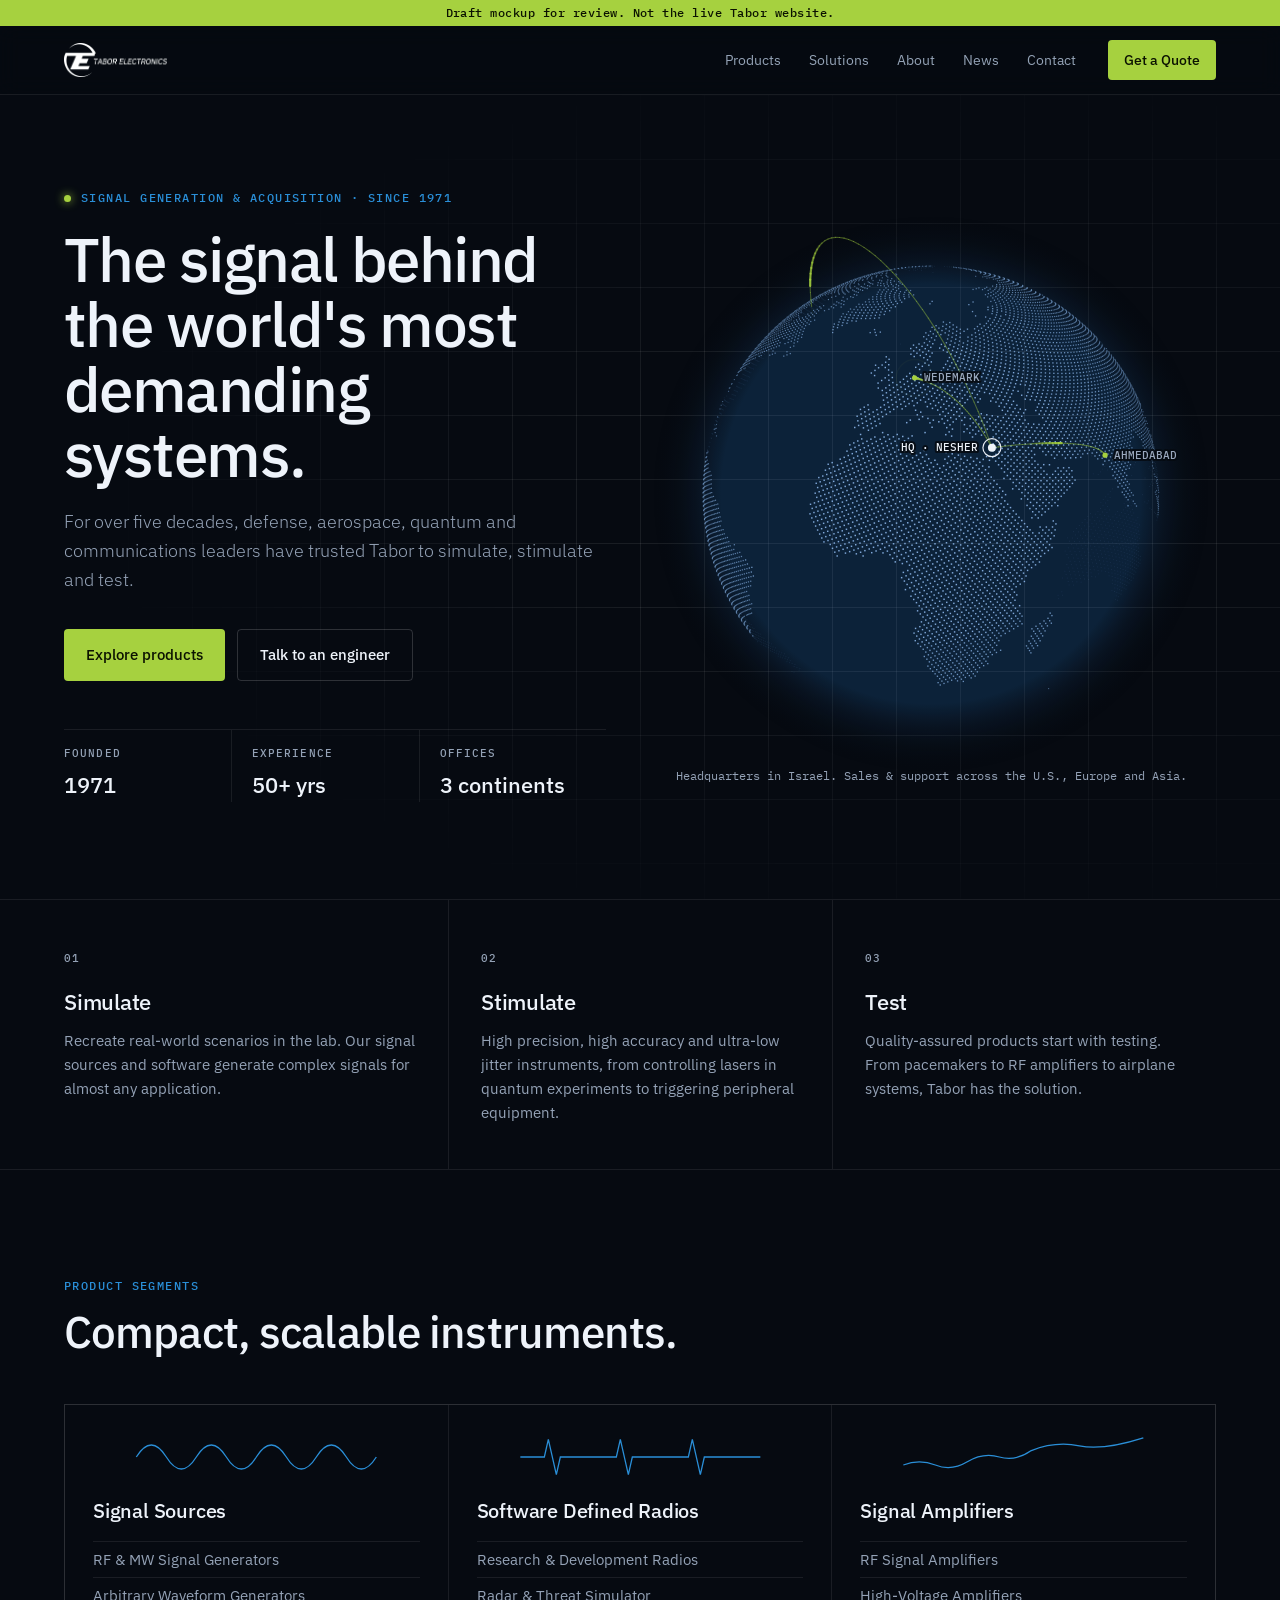
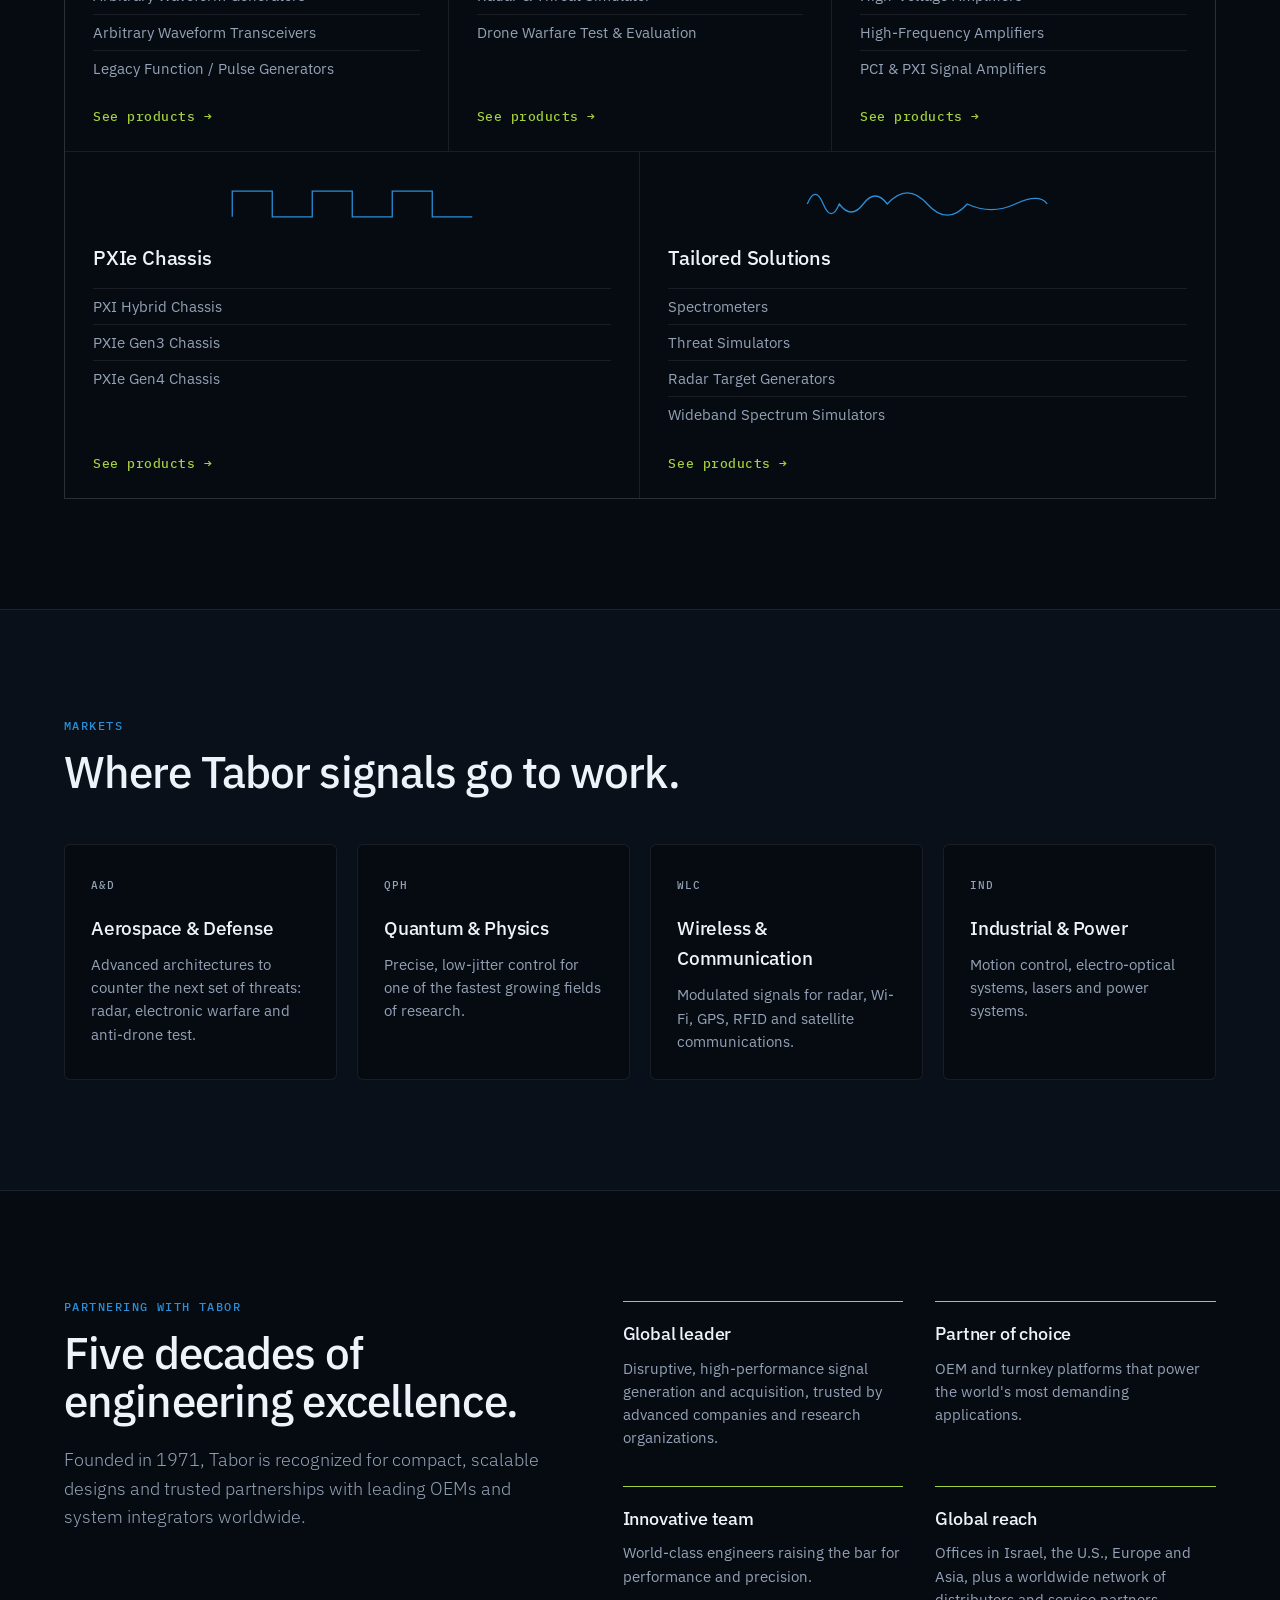
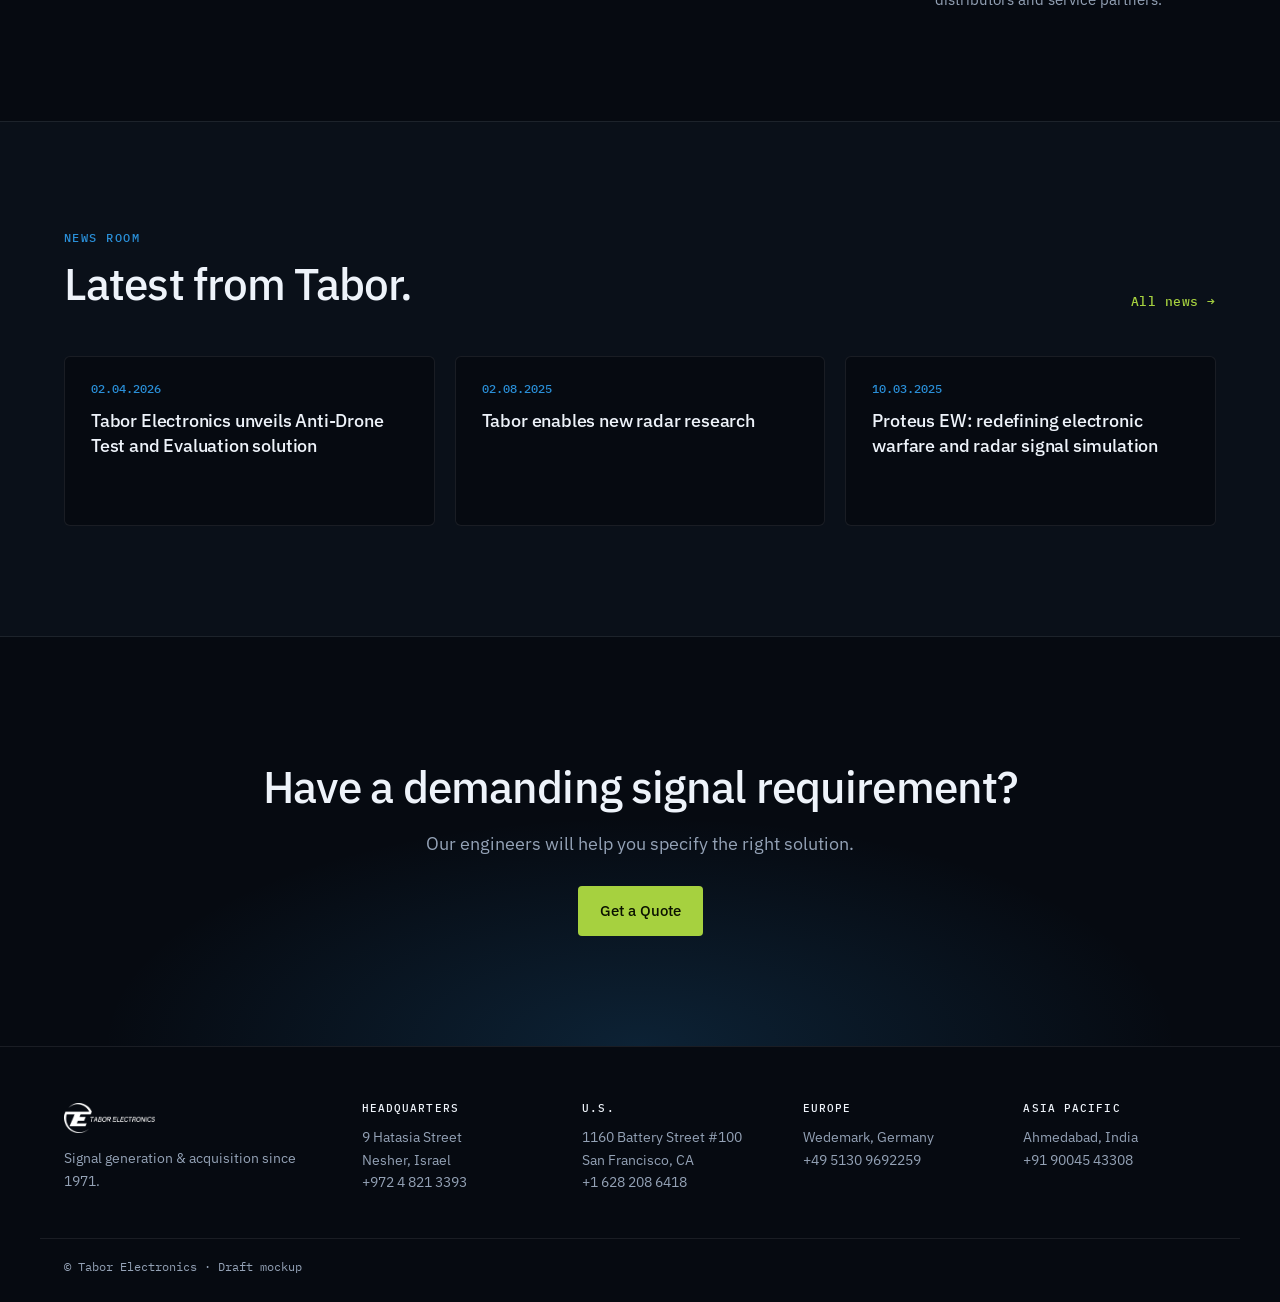
==== index.html @ 6591eb6e "Tabor home page mockup with Route Globe hero Co-Authored-By: Claude Opus 5.5 <noreply@anthropic.com>" ====
<!doctype html>
<html lang="en">
<head>
  <meta charset="utf-8" />
  <meta name="viewport" content="width=device-width, initial-scale=1" />
  <meta name="robots" content="noindex, nofollow, noarchive" />
  <title>Tabor Electronics | Home page mockup</title>
  <link rel="icon" href="assets/favicon.png" />
  <link rel="preconnect" href="https://fonts.googleapis.com" />
  <link rel="preconnect" href="https://fonts.gstatic.com" crossorigin />
  <link href="https://fonts.googleapis.com/css2?family=IBM+Plex+Mono:wght@400;500&family=IBM+Plex+Sans:wght@300;400;500;600&display=swap" rel="stylesheet" />
  <link rel="stylesheet" href="styles.css" />
</head>
<body>
  <div class="draft-bar">Draft mockup for review. Not the live Tabor website.</div>

  <header class="nav">
    <div class="wrap nav__inner">
      <a href="#" class="nav__logo"><img src="assets/tabor-logo.png" alt="Tabor Electronics" width="150" height="49" /></a>
      <nav class="nav__links" aria-label="Main">
        <a href="#products">Products</a>
        <a href="#markets">Solutions</a>
        <a href="#about">About</a>
        <a href="#news">News</a>
        <a href="#contact">Contact</a>
      </nav>
      <a href="#contact" class="btn btn--lime btn--sm">Get a Quote</a>
    </div>
  </header>

  <main>
    <!-- HERO -->
    <section class="hero">
      <div class="hero__grid" aria-hidden="true"></div>
      <div class="wrap hero__inner">
        <div class="hero__copy">
          <p class="eyebrow"><span class="dot"></span>Signal generation &amp; acquisition · Since 1971</p>
          <h1>The signal behind the world's most demanding systems.</h1>
          <p class="lead">For over five decades, defense, aerospace, quantum and communications leaders have trusted Tabor to simulate, stimulate and test.</p>
          <div class="hero__ctas">
            <a href="#products" class="btn btn--lime">Explore products</a>
            <a href="#contact" class="btn btn--ghost">Talk to an engineer</a>
          </div>
          <dl class="hero__stats">
            <div><dt>Founded</dt><dd>1971</dd></div>
            <div><dt>Experience</dt><dd>50+ yrs</dd></div>
            <div><dt>Offices</dt><dd>3 continents</dd></div>
          </dl>
        </div>
        <div class="hero__globe">
          <div id="globe" class="rg"></div>
          <p class="hero__globe-cap">Headquarters in Israel. Sales &amp; support across the U.S., Europe and Asia.</p>
        </div>
      </div>
    </section>

    <!-- SIMULATE / STIMULATE / TEST -->
    <section class="sst">
      <div class="wrap sst__grid">
        <article>
          <span class="tag">01</span>
          <h3>Simulate</h3>
          <p>Recreate real-world scenarios in the lab. Our signal sources and software generate complex signals for almost any application.</p>
        </article>
        <article>
          <span class="tag">02</span>
          <h3>Stimulate</h3>
          <p>High precision, high accuracy and ultra-low jitter instruments, from controlling lasers in quantum experiments to triggering peripheral equipment.</p>
        </article>
        <article>
          <span class="tag">03</span>
          <h3>Test</h3>
          <p>Quality-assured products start with testing. From pacemakers to RF amplifiers to airplane systems, Tabor has the solution.</p>
        </article>
      </div>
    </section>

    <!-- PRODUCTS -->
    <section class="section" id="products">
      <div class="wrap">
        <header class="section__head">
          <p class="eyebrow">Product segments</p>
          <h2>Compact, scalable instruments.</h2>
        </header>
        <div class="products">
          <a class="card card--feature" href="#">
            <svg class="wave" viewBox="0 0 300 60" aria-hidden="true"><path d="M0 30 Q 18.75 0 37.5 30 T 75 30 T 112.5 30 T 150 30 T 187.5 30 T 225 30 T 262.5 30 T 300 30" /></svg>
            <h3>Signal Sources</h3>
            <ul><li>RF &amp; MW Signal Generators</li><li>Arbitrary Waveform Generators</li><li>Arbitrary Waveform Transceivers</li><li>Legacy Function / Pulse Generators</li></ul>
            <span class="more">See products →</span>
          </a>
          <a class="card" href="#">
            <svg class="wave" viewBox="0 0 300 60" aria-hidden="true"><path d="M0 30 L30 30 L35 8 L45 52 L50 30 L120 30 L125 8 L135 52 L140 30 L210 30 L215 8 L225 52 L230 30 L300 30" /></svg>
            <h3>Software Defined Radios</h3>
            <ul><li>Research &amp; Development Radios</li><li>Radar &amp; Threat Simulator</li><li>Drone Warfare Test &amp; Evaluation</li></ul>
            <span class="more">See products →</span>
          </a>
          <a class="card" href="#">
            <svg class="wave" viewBox="0 0 300 60" aria-hidden="true"><path d="M0 40 Q 20 32 40 40 T 80 36 Q 100 24 120 30 T 160 22 Q 190 10 220 16 T 300 6" /></svg>
            <h3>Signal Amplifiers</h3>
            <ul><li>RF Signal Amplifiers</li><li>High-Voltage Amplifiers</li><li>High-Frequency Amplifiers</li><li>PCI &amp; PXI Signal Amplifiers</li></ul>
            <span class="more">See products →</span>
          </a>
          <a class="card" href="#">
            <svg class="wave" viewBox="0 0 300 60" aria-hidden="true"><path d="M0 46 L0 14 L50 14 L50 46 L100 46 L100 14 L150 14 L150 46 L200 46 L200 14 L250 14 L250 46 L300 46" /></svg>
            <h3>PXIe Chassis</h3>
            <ul><li>PXI Hybrid Chassis</li><li>PXIe Gen3 Chassis</li><li>PXIe Gen4 Chassis</li></ul>
            <span class="more">See products →</span>
          </a>
          <a class="card" href="#">
            <svg class="wave" viewBox="0 0 300 60" aria-hidden="true"><path d="M0 30 Q 10 6 20 30 T 40 30 Q 55 50 70 30 T 100 30 Q 125 2 150 30 T 200 30 Q 230 44 260 30 T 300 30" /></svg>
            <h3>Tailored Solutions</h3>
            <ul><li>Spectrometers</li><li>Threat Simulators</li><li>Radar Target Generators</li><li>Wideband Spectrum Simulators</li></ul>
            <span class="more">See products →</span>
          </a>
        </div>
      </div>
    </section>

    <!-- MARKETS -->
    <section class="section section--alt" id="markets">
      <div class="wrap">
        <header class="section__head">
          <p class="eyebrow">Markets</p>
          <h2>Where Tabor signals go to work.</h2>
        </header>
        <div class="markets">
          <article><span class="tag">A&amp;D</span><h3>Aerospace &amp; Defense</h3><p>Advanced architectures to counter the next set of threats: radar, electronic warfare and anti-drone test.</p></article>
          <article><span class="tag">QPH</span><h3>Quantum &amp; Physics</h3><p>Precise, low-jitter control for one of the fastest growing fields of research.</p></article>
          <article><span class="tag">WLC</span><h3>Wireless &amp; Communication</h3><p>Modulated signals for radar, Wi-Fi, GPS, RFID and satellite communications.</p></article>
          <article><span class="tag">IND</span><h3>Industrial &amp; Power</h3><p>Motion control, electro-optical systems, lasers and power systems.</p></article>
        </div>
      </div>
    </section>

    <!-- WHY TABOR -->
    <section class="section" id="about">
      <div class="wrap why">
        <div class="why__intro">
          <p class="eyebrow">Partnering with Tabor</p>
          <h2>Five decades of engineering excellence.</h2>
          <p class="lead">Founded in 1971, Tabor is recognized for compact, scalable designs and trusted partnerships with leading OEMs and system integrators worldwide.</p>
        </div>
        <div class="why__list">
          <div><h3>Global leader</h3><p>Disruptive, high-performance signal generation and acquisition, trusted by advanced companies and research organizations.</p></div>
          <div><h3>Partner of choice</h3><p>OEM and turnkey platforms that power the world's most demanding applications.</p></div>
          <div><h3>Innovative team</h3><p>World-class engineers raising the bar for performance and precision.</p></div>
          <div><h3>Global reach</h3><p>Offices in Israel, the U.S., Europe and Asia, plus a worldwide network of distributors and service partners.</p></div>
        </div>
      </div>
    </section>

    <!-- NEWS -->
    <section class="section section--alt" id="news">
      <div class="wrap">
        <header class="section__head section__head--row">
          <div><p class="eyebrow">News room</p><h2>Latest from Tabor.</h2></div>
          <a href="#" class="more">All news →</a>
        </header>
        <div class="news">
          <a href="#" class="news__item"><time>02.04.2026</time><h3>Tabor Electronics unveils Anti-Drone Test and Evaluation solution</h3></a>
          <a href="#" class="news__item"><time>02.08.2025</time><h3>Tabor enables new radar research</h3></a>
          <a href="#" class="news__item"><time>10.03.2025</time><h3>Proteus EW: redefining electronic warfare and radar signal simulation</h3></a>
        </div>
      </div>
    </section>

    <!-- CTA -->
    <section class="cta" id="contact">
      <div class="wrap cta__inner">
        <h2>Have a demanding signal requirement?</h2>
        <p>Our engineers will help you specify the right solution.</p>
        <a href="#" class="btn btn--lime">Get a Quote</a>
      </div>
    </section>
  </main>

  <footer class="footer">
    <div class="wrap footer__grid">
      <div class="footer__brand">
        <img src="assets/tabor-logo.png" alt="Tabor Electronics" width="150" height="49" />
        <p>Signal generation &amp; acquisition since 1971.</p>
      </div>
      <div><h4>Headquarters</h4><p>9 Hatasia Street<br />Nesher, Israel<br />+972 4 821 3393</p></div>
      <div><h4>U.S.</h4><p>1160 Battery Street #100<br />San Francisco, CA<br />+1 628 208 6418</p></div>
      <div><h4>Europe</h4><p>Wedemark, Germany<br />+49 5130 9692259</p></div>
      <div><h4>Asia Pacific</h4><p>Ahmedabad, India<br />+91 90045 43308</p></div>
    </div>
    <div class="wrap footer__base">© Tabor Electronics · Draft mockup</div>
  </footer>

  <script src="js/land.js"></script>
  <script src="js/globe.js"></script>
  <script>
    mountRouteGlobe(document.getElementById("globe"), {
      hub: { name: "Nesher", lon: 35.04, lat: 32.77 },
      places: [
        { name: "San Francisco", lon: -122.42, lat: 37.77, note: "U.S. sales & support" },
        { name: "Wedemark", lon: 9.72, lat: 52.53, note: "European sales & support" },
        { name: "Ahmedabad", lon: 72.57, lat: 23.02, note: "Asia Pacific sales & support" },
      ],
      theme: { land: "#7fa8d8", arc: "#a6d13f", glow: "rgb(40 130 220 / 0.20)", text: "#eef3fa", muted: "#9aa8bd" },
    });
  </script>
</body>
</html>
---- styles.css ----
:root {
  --bg: #060a11;
  --bg-alt: #0a1019;
  --panel: #0d1520;
  --line: rgb(255 255 255 / 0.08);
  --line-strong: rgb(255 255 255 / 0.16);
  --text: #eef3fa;
  --muted: #94a2b6;
  --blue: #2a8fd8;
  --lime: #a6d13f;
  --sans: "IBM Plex Sans", system-ui, sans-serif;
  --mono: "IBM Plex Mono", ui-monospace, monospace;
}

* { box-sizing: border-box; }
html { scroll-behavior: smooth; }
body { margin: 0; background: var(--bg); color: var(--text); font: 400 16px/1.6 var(--sans); -webkit-font-smoothing: antialiased; }
img { max-width: 100%; display: block; }
a { color: inherit; text-decoration: none; }
h1, h2, h3, h4 { margin: 0; font-weight: 500; letter-spacing: -0.01em; }
p { margin: 0; }

.wrap { width: 100%; max-width: 1200px; margin: 0 auto; padding: 0 24px; }

.draft-bar { background: var(--lime); color: #0b1200; text-align: center; font: 500 12px/1 var(--mono); padding: 7px 16px; letter-spacing: 0.04em; }

/* ---- buttons, labels ---- */
.btn { display: inline-flex; align-items: center; gap: 8px; padding: 13px 22px; border-radius: 4px; font-weight: 500; font-size: 15px; transition: background 0.2s, border-color 0.2s, transform 0.2s; }
.btn:active { transform: translateY(1px); }
.btn--lime { background: var(--lime); color: #0b1200; }
.btn--lime:hover { background: #b8e14f; }
.btn--ghost { border: 1px solid var(--line-strong); }
.btn--ghost:hover { border-color: var(--text); }
.btn--sm { padding: 9px 16px; font-size: 14px; }

.eyebrow { font: 500 12px/1 var(--mono); text-transform: uppercase; letter-spacing: 0.12em; color: var(--blue); display: flex; align-items: center; gap: 10px; }
.eyebrow .dot { width: 7px; height: 7px; border-radius: 50%; background: var(--lime); box-shadow: 0 0 10px var(--lime); }
.tag { font: 500 11px/1 var(--mono); color: var(--muted); letter-spacing: 0.1em; }
.lead { color: var(--muted); font-size: 18px; font-weight: 300; max-width: 34em; }
.more { font: 500 13px/1 var(--mono); color: var(--lime); letter-spacing: 0.04em; }

/* ---- nav ---- */
.nav { position: sticky; top: 0; z-index: 10; background: rgb(6 10 17 / 0.82); backdrop-filter: blur(10px); border-bottom: 1px solid var(--line); }
.nav__inner { display: flex; align-items: center; gap: 32px; height: 68px; }
.nav__logo img { filter: brightness(0) invert(1); height: 34px; width: auto; }
.nav__links { display: flex; gap: 28px; margin-left: auto; font-size: 14px; color: var(--muted); }
.nav__links a:hover { color: var(--text); }

/* ---- hero ---- */
.hero { position: relative; overflow: hidden; border-bottom: 1px solid var(--line); }
.hero__grid {
  position: absolute; inset: 0; pointer-events: none;
  background-image: linear-gradient(var(--line) 1px, transparent 1px), linear-gradient(90deg, var(--line) 1px, transparent 1px);
  background-size: 64px 64px;
  mask-image: radial-gradient(ellipse 80% 70% at 70% 50%, #000 30%, transparent 80%);
}
.hero__inner { position: relative; display: grid; grid-template-columns: 1fr 1.05fr; align-items: center; gap: 40px; min-height: calc(100vh - 96px); padding-top: 48px; padding-bottom: 48px; }
.hero h1 { font-size: clamp(38px, 5vw, 62px); line-height: 1.05; font-weight: 500; margin: 22px 0 22px; letter-spacing: -0.025em; }
.hero__ctas { display: flex; flex-wrap: wrap; gap: 12px; margin-top: 34px; }
.hero__stats { display: flex; gap: 0; margin: 48px 0 0; border-top: 1px solid var(--line); }
.hero__stats div { flex: 1; padding: 18px 20px 0 0; }
.hero__stats div + div { padding-left: 20px; border-left: 1px solid var(--line); }
.hero__stats dt { font: 500 11px/1 var(--mono); text-transform: uppercase; letter-spacing: 0.1em; color: var(--muted); }
.hero__stats dd { margin: 8px 0 0; font-size: 22px; font-weight: 500; }
.hero__globe { position: relative; }
.hero__globe-cap { text-align: center; font: 400 12px/1.5 var(--mono); color: var(--muted); margin-top: -12px; }

/* globe */
.rg { position: relative; width: 100%; aspect-ratio: 1 / 1; max-height: 640px; }
.rg__canvas { position: absolute; inset: 0; width: 100%; height: 100%; display: block; cursor: grab; touch-action: pan-y; }
.rg[data-dragging] .rg__canvas { cursor: grabbing; }
.rg__tip { pointer-events: none; position: absolute; translate: 14px -50%; display: flex; flex-direction: column; gap: 2px; padding: 7px 10px; border: 1px solid rgb(166 209 63 / 0.45); border-radius: 6px; background: rgb(6 10 17 / 0.88); backdrop-filter: blur(6px); font-size: 13px; white-space: nowrap; }
.rg__tip span { font: 11px var(--mono); color: var(--muted); }
.rg__tip[hidden] { display: none; }

/* ---- simulate / stimulate / test ---- */
.sst { border-bottom: 1px solid var(--line); }
.sst__grid { display: grid; grid-template-columns: repeat(3, 1fr); }
.sst article { padding: 44px 32px 44px 0; }
.sst article + article { padding-left: 32px; border-left: 1px solid var(--line); }
.sst h3 { font-size: 22px; margin: 14px 0 10px; }
.sst p { color: var(--muted); font-size: 15px; }

/* ---- sections ---- */
.section { padding: 110px 0; }
.section--alt { background: var(--bg-alt); border-top: 1px solid var(--line); border-bottom: 1px solid var(--line); }
.section__head { margin-bottom: 48px; }
.section__head h2, .why h2, .cta h2 { font-size: clamp(30px, 3.6vw, 44px); line-height: 1.1; margin-top: 16px; letter-spacing: -0.02em; }
.section__head--row { display: flex; align-items: end; justify-content: space-between; gap: 24px; }

/* products */
.products { display: grid; grid-template-columns: repeat(6, 1fr); gap: 1px; background: var(--line); border: 1px solid var(--line); }
.card { grid-column: span 2; background: var(--bg); padding: 28px; display: flex; flex-direction: column; gap: 14px; transition: background 0.25s; }
.card--feature { grid-column: span 2; }
.card:nth-child(4), .card:nth-child(5) { grid-column: span 3; }
.card:hover { background: var(--panel); }
.card h3 { font-size: 20px; }
.card ul { list-style: none; margin: 0; padding: 0; color: var(--muted); font-size: 14.5px; }
.card li { padding: 6px 0; border-top: 1px solid var(--line); }
.card .more { margin-top: auto; padding-top: 10px; }
.wave { width: 100%; height: 48px; }
.wave path { fill: none; stroke: var(--blue); stroke-width: 1.6; stroke-dasharray: 700; stroke-dashoffset: 0; transition: stroke 0.25s; }
.card:hover .wave path { stroke: var(--lime); animation: trace 1.2s ease-out; }
@keyframes trace { from { stroke-dashoffset: 700; } to { stroke-dashoffset: 0; } }

/* markets */
.markets { display: grid; grid-template-columns: repeat(4, 1fr); gap: 20px; }
.markets article { border: 1px solid var(--line); border-radius: 6px; padding: 26px; background: var(--bg); transition: border-color 0.25s; }
.markets article:hover { border-color: var(--blue); }
.markets h3 { font-size: 19px; margin: 16px 0 10px; }
.markets p { color: var(--muted); font-size: 14.5px; }

/* why */
.why { display: grid; grid-template-columns: 1fr 1.2fr; gap: 64px; }
.why .lead { margin-top: 20px; }
.why__list { display: grid; grid-template-columns: 1fr 1fr; gap: 36px 32px; }
.why__list div { border-top: 1px solid var(--lime); padding-top: 18px; }
.why__list h3 { font-size: 18px; margin-bottom: 8px; }
.why__list p { color: var(--muted); font-size: 14.5px; }

/* news */
.news { display: grid; grid-template-columns: repeat(3, 1fr); gap: 20px; }
.news__item { border: 1px solid var(--line); border-radius: 6px; padding: 26px; background: var(--bg); display: flex; flex-direction: column; gap: 14px; min-height: 170px; transition: border-color 0.25s; }
.news__item:hover { border-color: var(--line-strong); }
.news__item time { font: 500 12px/1 var(--mono); color: var(--blue); }
.news__item h3 { font-size: 18px; line-height: 1.35; }

/* cta */
.cta { padding: 110px 0; text-align: center; background: radial-gradient(ellipse 60% 80% at 50% 100%, rgb(42 143 216 / 0.18), transparent 70%); }
.cta__inner { display: flex; flex-direction: column; align-items: center; gap: 18px; }
.cta p { color: var(--muted); font-size: 18px; margin-bottom: 10px; }

/* footer */
.footer { border-top: 1px solid var(--line); padding: 56px 0 28px; font-size: 14px; color: var(--muted); }
.footer__grid { display: grid; grid-template-columns: 1.4fr repeat(4, 1fr); gap: 28px; }
.footer__brand img { filter: brightness(0) invert(1); height: 30px; width: auto; margin-bottom: 14px; }
.footer h4 { font: 500 11px/1 var(--mono); text-transform: uppercase; letter-spacing: 0.1em; color: var(--text); margin-bottom: 12px; }
.footer__base { margin-top: 44px; padding-top: 20px; border-top: 1px solid var(--line); font: 12px var(--mono); }

/* ---- responsive ---- */
@media (max-width: 980px) {
  .nav__links { display: none; }
  .nav__inner .btn { margin-left: auto; }
  .hero__inner { grid-template-columns: 1fr; min-height: 0; padding-top: 56px; }
  .hero__globe { max-width: 560px; margin: 0 auto; width: 100%; }
  .products { grid-template-columns: 1fr 1fr; }
  .card, .card--feature, .card:nth-child(4), .card:nth-child(5) { grid-column: span 1; }
  .card:nth-child(5) { grid-column: span 2; }
  .markets { grid-template-columns: 1fr 1fr; }
  .why { grid-template-columns: 1fr; gap: 40px; }
  .news { grid-template-columns: 1fr; }
  .footer__grid { grid-template-columns: 1fr 1fr; }
  .footer__brand { grid-column: span 2; }
}
@media (max-width: 640px) {
  .wrap { padding: 0 16px; }
  .section, .cta { padding: 72px 0; }
  .sst__grid { grid-template-columns: 1fr; }
  .sst article, .sst article + article { padding: 28px 0; border-left: 0; }
  .sst article + article { border-top: 1px solid var(--line); }
  .products, .markets, .why__list { grid-template-columns: 1fr; }
  .card:nth-child(5) { grid-column: span 1; }
  .hero__stats div { padding-right: 10px; }
  .hero__stats div + div { padding-left: 12px; }
  .hero__stats dd { font-size: 17px; }
  .section__head--row { flex-direction: column; align-items: start; }
  .footer__grid { grid-template-columns: 1fr; }
  .footer__brand { grid-column: span 1; }
}
@media (prefers-reduced-motion: reduce) {
  html { scroll-behavior: auto; }
  .card:hover .wave path { animation: none; }
}
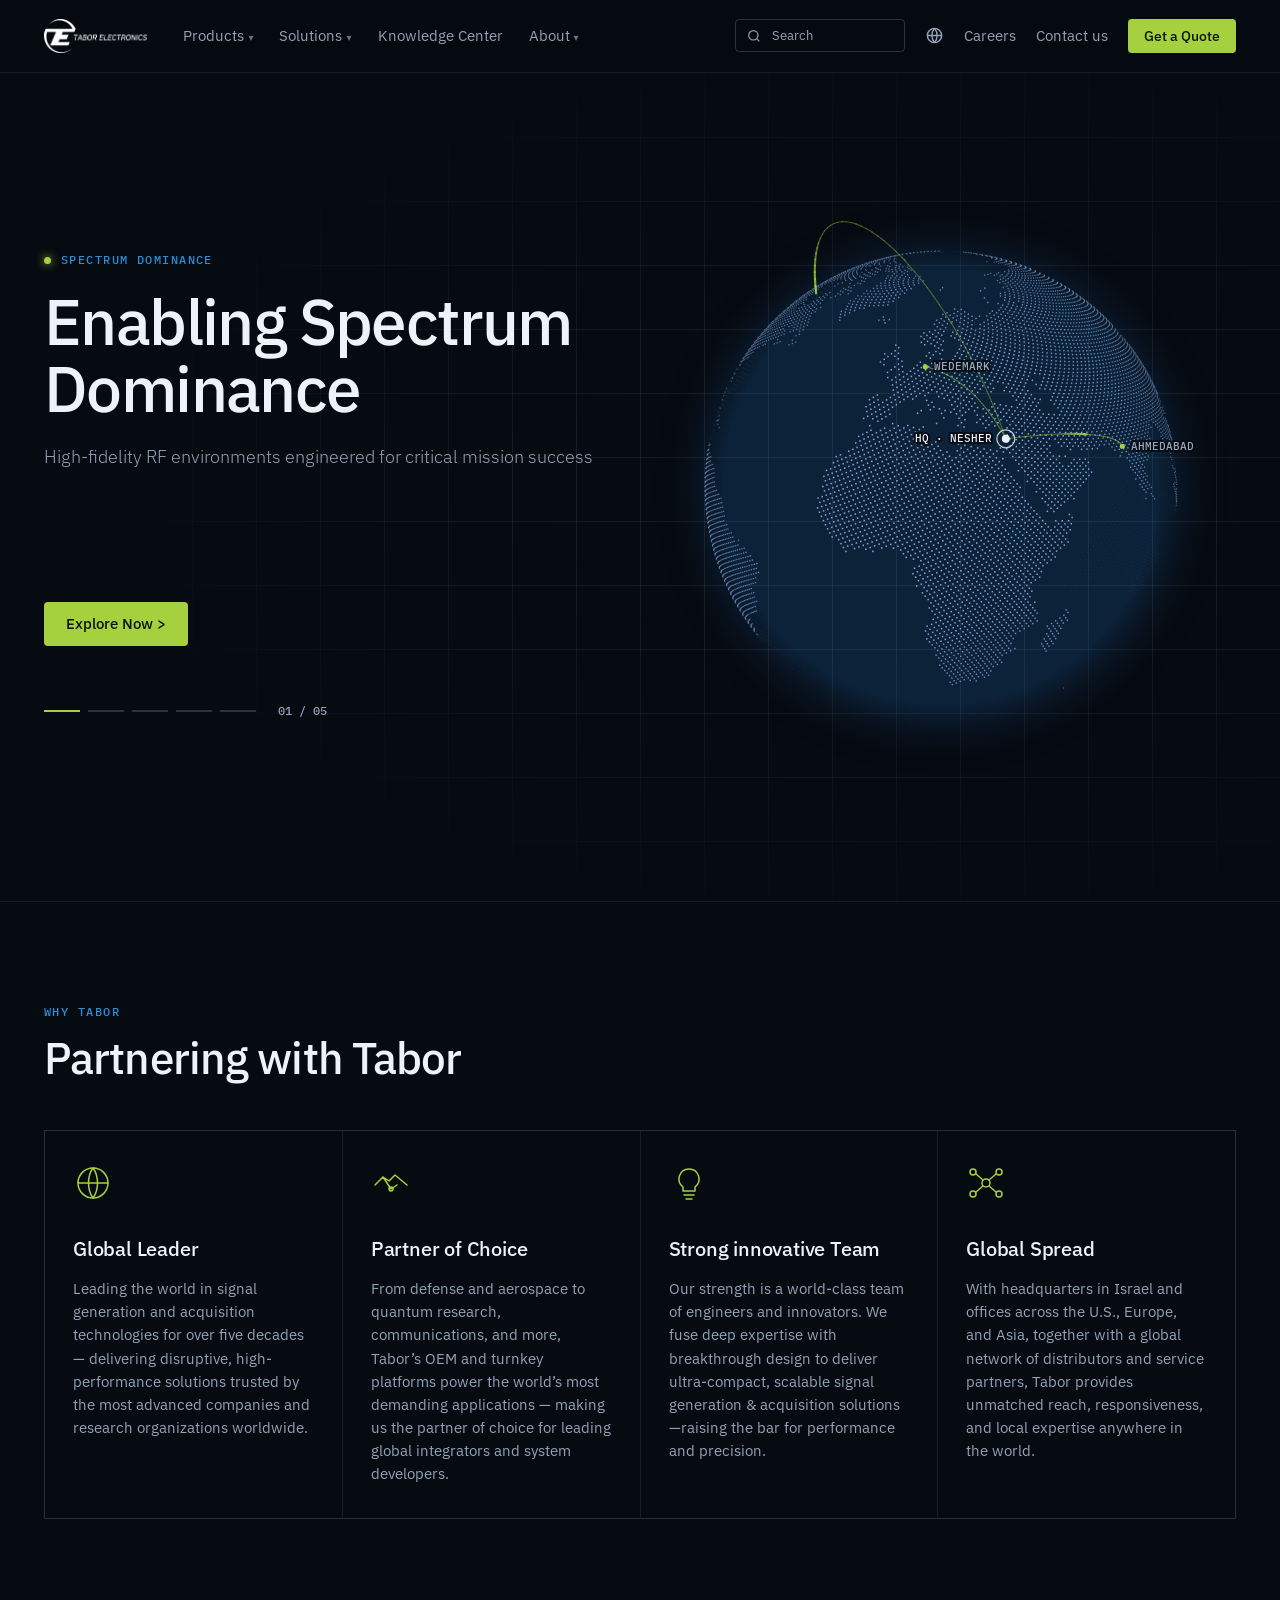
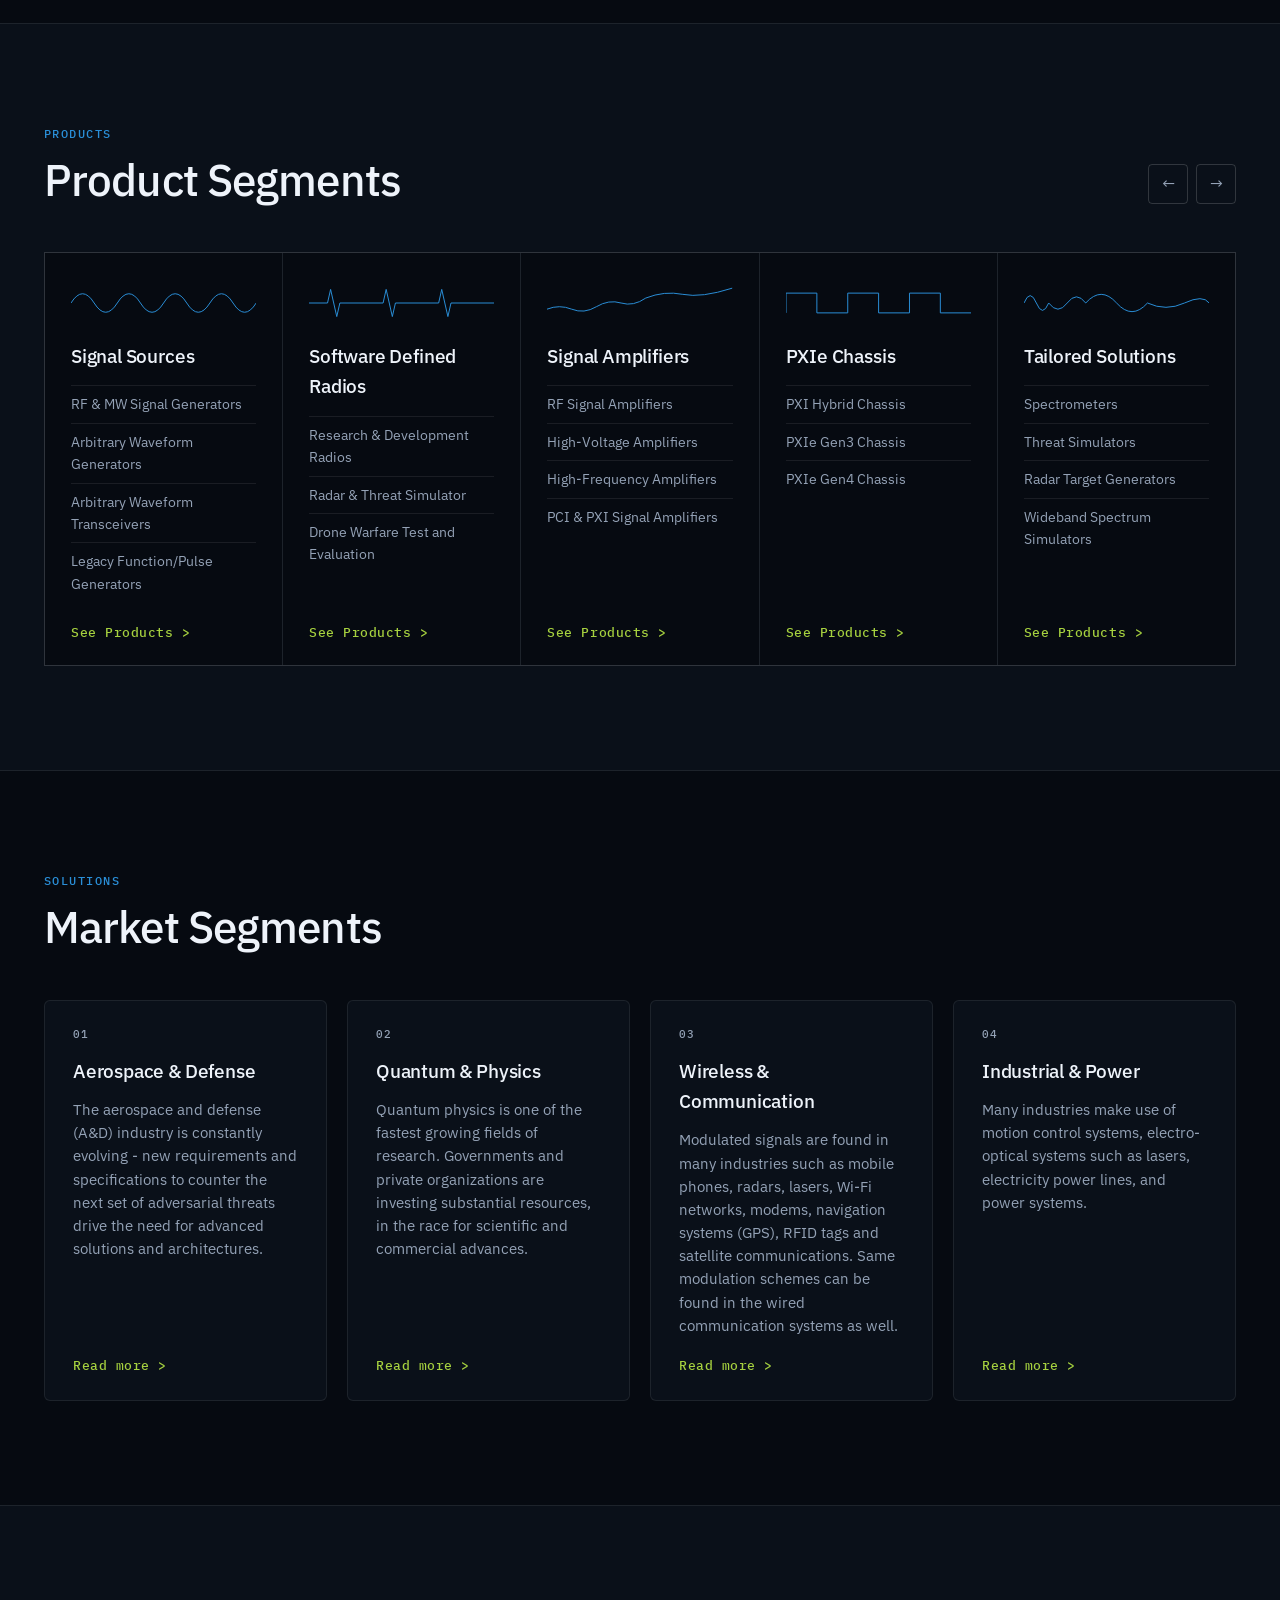
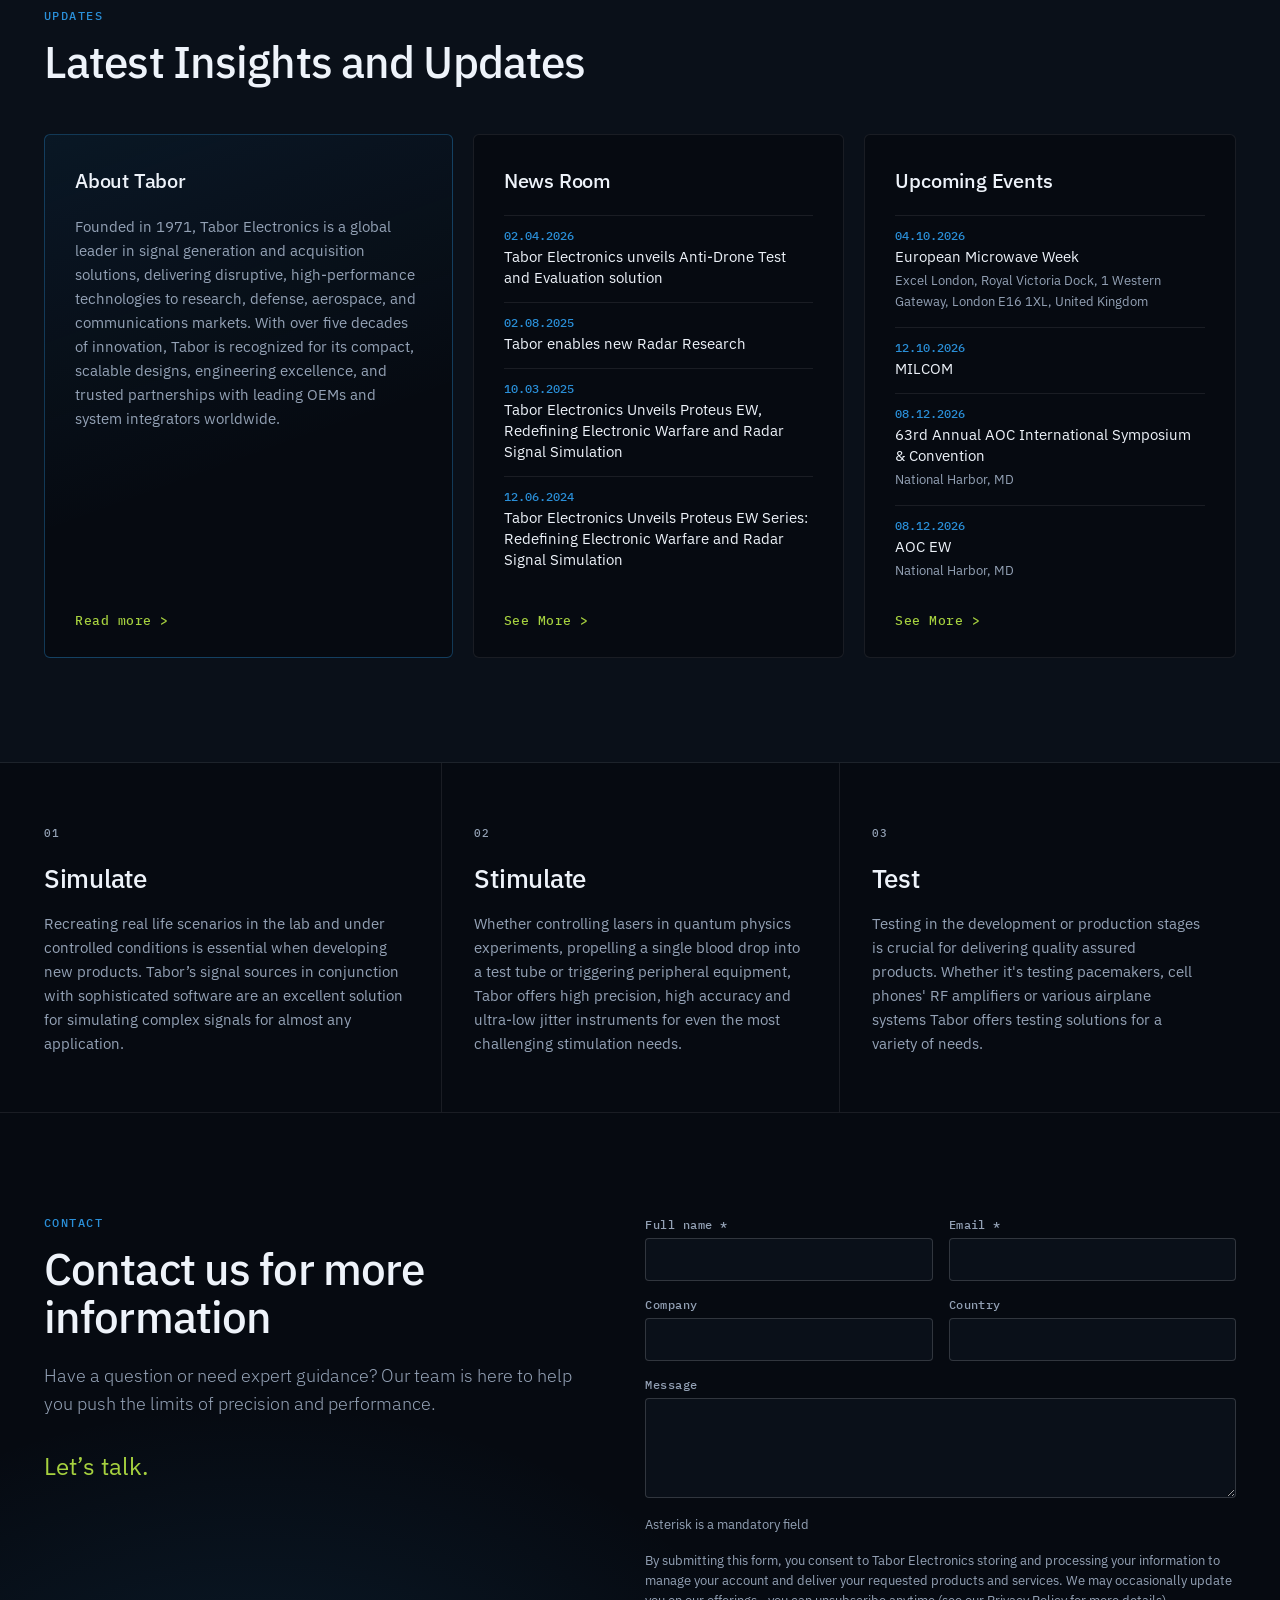
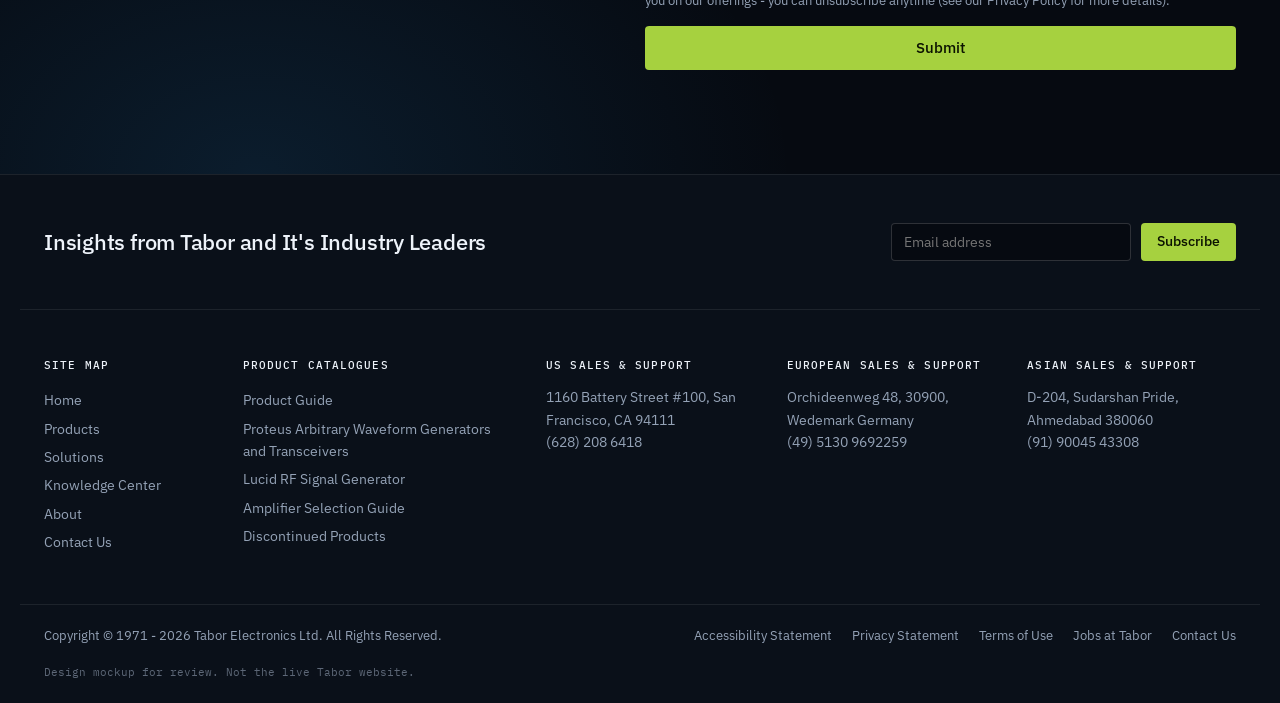
==== commit 88beefb8: "Mirror the current Tabor homepage structure and content in the new design Co-Authored-By: Claude Opu" ====
--- a/index.html
+++ b/index.html
@@ -4,7 +4,7 @@
   <meta charset="utf-8" />
   <meta name="viewport" content="width=device-width, initial-scale=1" />
   <meta name="robots" content="noindex, nofollow, noarchive" />
-  <title>Tabor Electronics | Home page mockup</title>
+  <title>Tabor Electronics | High-end, World leading, Signal Source Company</title>
   <link rel="icon" href="assets/favicon.png" />
   <link rel="preconnect" href="https://fonts.googleapis.com" />
   <link rel="preconnect" href="https://fonts.gstatic.com" crossorigin />
@@ -12,44 +12,189 @@
   <link rel="stylesheet" href="styles.css" />
 </head>
 <body>
-  <div class="draft-bar">Draft mockup for review. Not the live Tabor website.</div>
-
+
+  <!-- HEADER: logo, search, language, menu -->
   <header class="nav">
-    <div class="wrap nav__inner">
+    <div class="wrap nav__top">
       <a href="#" class="nav__logo"><img src="assets/tabor-logo.png" alt="Tabor Electronics" width="150" height="49" /></a>
       <nav class="nav__links" aria-label="Main">
-        <a href="#products">Products</a>
-        <a href="#markets">Solutions</a>
-        <a href="#about">About</a>
-        <a href="#news">News</a>
-        <a href="#contact">Contact</a>
+        <a href="#">Products <span class="chev">▾</span></a>
+        <a href="#">Solutions <span class="chev">▾</span></a>
+        <a href="#">Knowledge Center</a>
+        <a href="#">About <span class="chev">▾</span></a>
       </nav>
-      <a href="#contact" class="btn btn--lime btn--sm">Get a Quote</a>
+      <div class="nav__right">
+        <label class="search"><svg viewBox="0 0 24 24" aria-hidden="true"><circle cx="11" cy="11" r="7" /><path d="m20 20-4-4" /></svg><input type="search" placeholder="Search" /></label>
+        <a href="#" class="icon-btn" aria-label="Language"><svg viewBox="0 0 24 24" aria-hidden="true"><circle cx="12" cy="12" r="9" /><path d="M3 12h18M12 3a14 14 0 0 1 0 18M12 3a14 14 0 0 0 0 18" /></svg></a>
+        <a href="#" class="nav__sub">Careers</a>
+        <a href="#" class="nav__sub">Contact us</a>
+        <a href="#" class="btn btn--lime btn--sm">Get a Quote</a>
+      </div>
+      <button class="nav__burger" aria-label="Menu"><span></span><span></span><span></span></button>
     </div>
   </header>
 
   <main>
-    <!-- HERO -->
+    <!-- HERO CAROUSEL -->
     <section class="hero">
       <div class="hero__grid" aria-hidden="true"></div>
       <div class="wrap hero__inner">
         <div class="hero__copy">
-          <p class="eyebrow"><span class="dot"></span>Signal generation &amp; acquisition · Since 1971</p>
-          <h1>The signal behind the world's most demanding systems.</h1>
-          <p class="lead">For over five decades, defense, aerospace, quantum and communications leaders have trusted Tabor to simulate, stimulate and test.</p>
-          <div class="hero__ctas">
-            <a href="#products" class="btn btn--lime">Explore products</a>
-            <a href="#contact" class="btn btn--ghost">Talk to an engineer</a>
+          <div class="slides" id="slides">
+            <article class="slide is-active">
+              <p class="eyebrow"><span class="dot"></span>Spectrum dominance</p>
+              <h1>Enabling Spectrum Dominance</h1>
+              <p class="lead">High-fidelity RF environments engineered for critical mission success</p>
+            </article>
+            <article class="slide">
+              <p class="eyebrow"><span class="dot"></span>Software Defined Radios</p>
+              <h1>Tabor's Software Defined Radios</h1>
+              <p class="lead">Validate Drone Performance in RF Congested Enviroment</p>
+            </article>
+            <article class="slide">
+              <p class="eyebrow"><span class="dot"></span>LSX Series</p>
+              <h1>LSX Series, Ultra-fast Frequency Switching</h1>
+              <p class="lead">The new LSX is the speed king! 10us across the entire frequency range.</p>
+            </article>
+            <article class="slide">
+              <p class="eyebrow"><span class="dot"></span>Product Navigator</p>
+              <h1>Find the right product Fast and Easy</h1>
+              <p class="lead">Enabling the Breakthroughs of Tomorrow</p>
+            </article>
+            <article class="slide">
+              <p class="eyebrow"><span class="dot"></span>Tailored Solutions</p>
+              <h1>Innovate with Tailored Solutions</h1>
+              <p class="lead">Enabling the Breakthroughs of Tomorrow</p>
+            </article>
           </div>
-          <dl class="hero__stats">
-            <div><dt>Founded</dt><dd>1971</dd></div>
-            <div><dt>Experience</dt><dd>50+ yrs</dd></div>
-            <div><dt>Offices</dt><dd>3 continents</dd></div>
-          </dl>
-        </div>
-        <div class="hero__globe">
-          <div id="globe" class="rg"></div>
-          <p class="hero__globe-cap">Headquarters in Israel. Sales &amp; support across the U.S., Europe and Asia.</p>
+          <a href="#" class="btn btn--lime hero__cta">Explore Now &gt;</a>
+          <div class="hero__dots" id="dots" role="tablist" aria-label="Slides">
+            <button class="is-active" aria-label="Slide 1"><i></i></button>
+            <button aria-label="Slide 2"><i></i></button>
+            <button aria-label="Slide 3"><i></i></button>
+            <button aria-label="Slide 4"><i></i></button>
+            <button aria-label="Slide 5"><i></i></button>
+            <span class="hero__count" id="count">01 / 05</span>
+          </div>
+        </div>
+        <div class="hero__globe"><div id="globe" class="rg"></div></div>
+      </div>
+    </section>
+
+    <!-- PARTNERING WITH TABOR -->
+    <section class="section">
+      <div class="wrap">
+        <header class="section__head"><p class="eyebrow">Why Tabor</p><h2>Partnering with Tabor</h2></header>
+        <div class="pillars">
+          <article>
+            <svg class="pic" viewBox="0 0 40 40" aria-hidden="true"><circle cx="20" cy="20" r="15" /><path d="M5 20h30M20 5c-6 8-6 22 0 30M20 5c6 8 6 22 0 30" /></svg>
+            <h3>Global Leader</h3>
+            <p>Leading the world in signal generation and acquisition technologies for over five decades — delivering disruptive, high-performance solutions trusted by the most advanced companies and research organizations worldwide.</p>
+          </article>
+          <article>
+            <svg class="pic" viewBox="0 0 40 40" aria-hidden="true"><path d="M4 22l8-8 6 4 6-6 12 10M12 14l8 12 6-4" /><circle cx="20" cy="26" r="2" /></svg>
+            <h3>Partner of Choice</h3>
+            <p>From defense and aerospace to quantum research, communications, and more, Tabor’s OEM and turnkey platforms power the world’s most demanding applications — making us the partner of choice for leading global integrators and system developers.</p>
+          </article>
+          <article>
+            <svg class="pic" viewBox="0 0 40 40" aria-hidden="true"><path d="M20 6a10 10 0 0 0-6 18v4h12v-4a10 10 0 0 0-6-18zM15 32h10M17 36h6" /></svg>
+            <h3>Strong innovative Team</h3>
+            <p>Our strength is a world-class team of engineers and innovators. We fuse deep expertise with breakthrough design to deliver ultra-compact, scalable signal generation &amp; acquisition solutions—raising the bar for performance and precision.</p>
+          </article>
+          <article>
+            <svg class="pic" viewBox="0 0 40 40" aria-hidden="true"><circle cx="20" cy="20" r="4" /><circle cx="7" cy="9" r="3" /><circle cx="33" cy="9" r="3" /><circle cx="7" cy="31" r="3" /><circle cx="33" cy="31" r="3" /><path d="M10 11l7 6M30 11l-7 6M10 29l7-6M30 29l-7-6" /></svg>
+            <h3>Global Spread</h3>
+            <p>With headquarters in Israel and offices across the U.S., Europe, and Asia, together with a global network of distributors and service partners, Tabor provides unmatched reach, responsiveness, and local expertise anywhere in the world.</p>
+          </article>
+        </div>
+      </div>
+    </section>
+
+    <!-- PRODUCT SEGMENTS -->
+    <section class="section section--alt">
+      <div class="wrap">
+        <header class="section__head section__head--row">
+          <div><p class="eyebrow">Products</p><h2>Product Segments</h2></div>
+          <div class="arrows" aria-hidden="true"><span>←</span><span>→</span></div>
+        </header>
+        <div class="products">
+          <a class="card" href="#">
+            <svg class="wave" viewBox="0 0 300 60" aria-hidden="true"><path d="M0 30 Q 18.75 0 37.5 30 T 75 30 T 112.5 30 T 150 30 T 187.5 30 T 225 30 T 262.5 30 T 300 30" /></svg>
+            <h3>Signal Sources</h3>
+            <ul><li>RF &amp; MW Signal Generators</li><li>Arbitrary Waveform Generators</li><li>Arbitrary Waveform Transceivers</li><li>Legacy Function/Pulse Generators</li></ul>
+            <span class="more">See Products &gt;</span>
+          </a>
+          <a class="card" href="#">
+            <svg class="wave" viewBox="0 0 300 60" aria-hidden="true"><path d="M0 30 L30 30 L35 8 L45 52 L50 30 L120 30 L125 8 L135 52 L140 30 L210 30 L215 8 L225 52 L230 30 L300 30" /></svg>
+            <h3>Software Defined Radios</h3>
+            <ul><li>Research &amp; Development Radios</li><li>Radar &amp; Threat Simulator</li><li>Drone Warfare Test and Evaluation</li></ul>
+            <span class="more">See Products &gt;</span>
+          </a>
+          <a class="card" href="#">
+            <svg class="wave" viewBox="0 0 300 60" aria-hidden="true"><path d="M0 40 Q 20 32 40 40 T 80 36 Q 100 24 120 30 T 160 22 Q 190 10 220 16 T 300 6" /></svg>
+            <h3>Signal Amplifiers</h3>
+            <ul><li>RF Signal Amplifiers</li><li>High-Voltage Amplifiers</li><li>High-Frequency Amplifiers</li><li>PCI &amp; PXI Signal Amplifiers</li></ul>
+            <span class="more">See Products &gt;</span>
+          </a>
+          <a class="card" href="#">
+            <svg class="wave" viewBox="0 0 300 60" aria-hidden="true"><path d="M0 46 L0 14 L50 14 L50 46 L100 46 L100 14 L150 14 L150 46 L200 46 L200 14 L250 14 L250 46 L300 46" /></svg>
+            <h3>PXIe Chassis</h3>
+            <ul><li>PXI Hybrid Chassis</li><li>PXIe Gen3 Chassis</li><li>PXIe Gen4 Chassis</li></ul>
+            <span class="more">See Products &gt;</span>
+          </a>
+          <a class="card" href="#">
+            <svg class="wave" viewBox="0 0 300 60" aria-hidden="true"><path d="M0 30 Q 10 6 20 30 T 40 30 Q 55 50 70 30 T 100 30 Q 125 2 150 30 T 200 30 Q 230 44 260 30 T 300 30" /></svg>
+            <h3>Tailored Solutions</h3>
+            <ul><li>Spectrometers</li><li>Threat Simulators</li><li>Radar Target Generators</li><li>Wideband Spectrum Simulators</li></ul>
+            <span class="more">See Products &gt;</span>
+          </a>
+        </div>
+      </div>
+    </section>
+
+    <!-- MARKET SEGMENTS -->
+    <section class="section">
+      <div class="wrap">
+        <header class="section__head"><p class="eyebrow">Solutions</p><h2>Market Segments</h2></header>
+        <div class="markets">
+          <article><span class="tag">01</span><h3>Aerospace &amp; Defense</h3><p>The aerospace and defense (A&amp;D) industry is constantly evolving - new requirements and specifications to counter the next set of adversarial threats drive the need for advanced solutions and architectures.</p><a href="#" class="more">Read more &gt;</a></article>
+          <article><span class="tag">02</span><h3>Quantum &amp; Physics</h3><p>Quantum physics is one of the fastest growing fields of research. Governments and private organizations are investing substantial resources, in the race for scientific and commercial advances.</p><a href="#" class="more">Read more &gt;</a></article>
+          <article><span class="tag">03</span><h3>Wireless &amp; Communication</h3><p>Modulated signals are found in many industries such as mobile phones, radars, lasers, Wi-Fi networks, modems, navigation systems (GPS), RFID tags and satellite communications. Same modulation schemes can be found in the wired communication systems as well.</p><a href="#" class="more">Read more &gt;</a></article>
+          <article><span class="tag">04</span><h3>Industrial &amp; Power</h3><p>Many industries make use of motion control systems, electro-optical systems such as lasers, electricity power lines, and power systems.</p><a href="#" class="more">Read more &gt;</a></article>
+        </div>
+      </div>
+    </section>
+
+    <!-- LATEST INSIGHTS AND UPDATES -->
+    <section class="section section--alt">
+      <div class="wrap">
+        <header class="section__head"><p class="eyebrow">Updates</p><h2>Latest Insights and Updates</h2></header>
+        <div class="insights">
+          <article class="panel panel--about">
+            <h3>About Tabor</h3>
+            <p>Founded in 1971, Tabor Electronics is a global leader in signal generation and acquisition solutions, delivering disruptive, high-performance technologies to research, defense, aerospace, and communications markets. With over five decades of innovation, Tabor is recognized for its compact, scalable designs, engineering excellence, and trusted partnerships with leading OEMs and system integrators worldwide.</p>
+            <a href="#" class="more">Read more &gt;</a>
+          </article>
+          <article class="panel">
+            <h3>News Room</h3>
+            <ul class="feed">
+              <li><time>02.04.2026</time><a href="#">Tabor Electronics unveils Anti-Drone Test and Evaluation solution</a></li>
+              <li><time>02.08.2025</time><a href="#">Tabor enables new Radar Research</a></li>
+              <li><time>10.03.2025</time><a href="#">Tabor Electronics Unveils Proteus EW, Redefining Electronic Warfare and Radar Signal Simulation</a></li>
+              <li><time>12.06.2024</time><a href="#">Tabor Electronics Unveils Proteus EW Series: Redefining Electronic Warfare and Radar Signal Simulation</a></li>
+            </ul>
+            <a href="#" class="more">See More &gt;</a>
+          </article>
+          <article class="panel">
+            <h3>Upcoming Events</h3>
+            <ul class="feed">
+              <li><time>04.10.2026</time><a href="#">European Microwave Week</a><small>Excel London, Royal Victoria Dock, 1 Western Gateway, London E16 1XL, United Kingdom</small></li>
+              <li><time>12.10.2026</time><a href="#">MILCOM</a></li>
+              <li><time>08.12.2026</time><a href="#">63rd Annual AOC International Symposium &amp; Convention</a><small>National Harbor, MD</small></li>
+              <li><time>08.12.2026</time><a href="#">AOC EW</a><small>National Harbor, MD</small></li>
+            </ul>
+            <a href="#" class="more">See More &gt;</a>
+          </article>
         </div>
       </div>
     </section>
@@ -60,133 +205,76 @@
         <article>
           <span class="tag">01</span>
           <h3>Simulate</h3>
-          <p>Recreate real-world scenarios in the lab. Our signal sources and software generate complex signals for almost any application.</p>
+          <p>Recreating real life scenarios in the lab and under controlled conditions is essential when developing new products. Tabor’s signal sources in conjunction with sophisticated software are an excellent solution for simulating complex signals for almost any application.</p>
         </article>
         <article>
           <span class="tag">02</span>
           <h3>Stimulate</h3>
-          <p>High precision, high accuracy and ultra-low jitter instruments, from controlling lasers in quantum experiments to triggering peripheral equipment.</p>
+          <p>Whether controlling lasers in quantum physics experiments, propelling a single blood drop into a test tube or triggering peripheral equipment, Tabor offers high precision, high accuracy and ultra-low jitter instruments for even the most challenging stimulation needs.</p>
         </article>
         <article>
           <span class="tag">03</span>
           <h3>Test</h3>
-          <p>Quality-assured products start with testing. From pacemakers to RF amplifiers to airplane systems, Tabor has the solution.</p>
+          <p>Testing in the development or production stages is crucial for delivering quality assured products. Whether it's testing pacemakers, cell phones' RF amplifiers or various airplane systems Tabor offers testing solutions for a variety of needs.</p>
         </article>
       </div>
     </section>
 
-    <!-- PRODUCTS -->
-    <section class="section" id="products">
-      <div class="wrap">
-        <header class="section__head">
-          <p class="eyebrow">Product segments</p>
-          <h2>Compact, scalable instruments.</h2>
-        </header>
-        <div class="products">
-          <a class="card card--feature" href="#">
-            <svg class="wave" viewBox="0 0 300 60" aria-hidden="true"><path d="M0 30 Q 18.75 0 37.5 30 T 75 30 T 112.5 30 T 150 30 T 187.5 30 T 225 30 T 262.5 30 T 300 30" /></svg>
-            <h3>Signal Sources</h3>
-            <ul><li>RF &amp; MW Signal Generators</li><li>Arbitrary Waveform Generators</li><li>Arbitrary Waveform Transceivers</li><li>Legacy Function / Pulse Generators</li></ul>
-            <span class="more">See products →</span>
-          </a>
-          <a class="card" href="#">
-            <svg class="wave" viewBox="0 0 300 60" aria-hidden="true"><path d="M0 30 L30 30 L35 8 L45 52 L50 30 L120 30 L125 8 L135 52 L140 30 L210 30 L215 8 L225 52 L230 30 L300 30" /></svg>
-            <h3>Software Defined Radios</h3>
-            <ul><li>Research &amp; Development Radios</li><li>Radar &amp; Threat Simulator</li><li>Drone Warfare Test &amp; Evaluation</li></ul>
-            <span class="more">See products →</span>
-          </a>
-          <a class="card" href="#">
-            <svg class="wave" viewBox="0 0 300 60" aria-hidden="true"><path d="M0 40 Q 20 32 40 40 T 80 36 Q 100 24 120 30 T 160 22 Q 190 10 220 16 T 300 6" /></svg>
-            <h3>Signal Amplifiers</h3>
-            <ul><li>RF Signal Amplifiers</li><li>High-Voltage Amplifiers</li><li>High-Frequency Amplifiers</li><li>PCI &amp; PXI Signal Amplifiers</li></ul>
-            <span class="more">See products →</span>
-          </a>
-          <a class="card" href="#">
-            <svg class="wave" viewBox="0 0 300 60" aria-hidden="true"><path d="M0 46 L0 14 L50 14 L50 46 L100 46 L100 14 L150 14 L150 46 L200 46 L200 14 L250 14 L250 46 L300 46" /></svg>
-            <h3>PXIe Chassis</h3>
-            <ul><li>PXI Hybrid Chassis</li><li>PXIe Gen3 Chassis</li><li>PXIe Gen4 Chassis</li></ul>
-            <span class="more">See products →</span>
-          </a>
-          <a class="card" href="#">
-            <svg class="wave" viewBox="0 0 300 60" aria-hidden="true"><path d="M0 30 Q 10 6 20 30 T 40 30 Q 55 50 70 30 T 100 30 Q 125 2 150 30 T 200 30 Q 230 44 260 30 T 300 30" /></svg>
-            <h3>Tailored Solutions</h3>
-            <ul><li>Spectrometers</li><li>Threat Simulators</li><li>Radar Target Generators</li><li>Wideband Spectrum Simulators</li></ul>
-            <span class="more">See products →</span>
-          </a>
-        </div>
-      </div>
-    </section>
-
-    <!-- MARKETS -->
-    <section class="section section--alt" id="markets">
-      <div class="wrap">
-        <header class="section__head">
-          <p class="eyebrow">Markets</p>
-          <h2>Where Tabor signals go to work.</h2>
-        </header>
-        <div class="markets">
-          <article><span class="tag">A&amp;D</span><h3>Aerospace &amp; Defense</h3><p>Advanced architectures to counter the next set of threats: radar, electronic warfare and anti-drone test.</p></article>
-          <article><span class="tag">QPH</span><h3>Quantum &amp; Physics</h3><p>Precise, low-jitter control for one of the fastest growing fields of research.</p></article>
-          <article><span class="tag">WLC</span><h3>Wireless &amp; Communication</h3><p>Modulated signals for radar, Wi-Fi, GPS, RFID and satellite communications.</p></article>
-          <article><span class="tag">IND</span><h3>Industrial &amp; Power</h3><p>Motion control, electro-optical systems, lasers and power systems.</p></article>
-        </div>
-      </div>
-    </section>
-
-    <!-- WHY TABOR -->
-    <section class="section" id="about">
-      <div class="wrap why">
-        <div class="why__intro">
-          <p class="eyebrow">Partnering with Tabor</p>
-          <h2>Five decades of engineering excellence.</h2>
-          <p class="lead">Founded in 1971, Tabor is recognized for compact, scalable designs and trusted partnerships with leading OEMs and system integrators worldwide.</p>
-        </div>
-        <div class="why__list">
-          <div><h3>Global leader</h3><p>Disruptive, high-performance signal generation and acquisition, trusted by advanced companies and research organizations.</p></div>
-          <div><h3>Partner of choice</h3><p>OEM and turnkey platforms that power the world's most demanding applications.</p></div>
-          <div><h3>Innovative team</h3><p>World-class engineers raising the bar for performance and precision.</p></div>
-          <div><h3>Global reach</h3><p>Offices in Israel, the U.S., Europe and Asia, plus a worldwide network of distributors and service partners.</p></div>
-        </div>
-      </div>
-    </section>
-
-    <!-- NEWS -->
-    <section class="section section--alt" id="news">
-      <div class="wrap">
-        <header class="section__head section__head--row">
-          <div><p class="eyebrow">News room</p><h2>Latest from Tabor.</h2></div>
-          <a href="#" class="more">All news →</a>
-        </header>
-        <div class="news">
-          <a href="#" class="news__item"><time>02.04.2026</time><h3>Tabor Electronics unveils Anti-Drone Test and Evaluation solution</h3></a>
-          <a href="#" class="news__item"><time>02.08.2025</time><h3>Tabor enables new radar research</h3></a>
-          <a href="#" class="news__item"><time>10.03.2025</time><h3>Proteus EW: redefining electronic warfare and radar signal simulation</h3></a>
-        </div>
-      </div>
-    </section>
-
-    <!-- CTA -->
-    <section class="cta" id="contact">
-      <div class="wrap cta__inner">
-        <h2>Have a demanding signal requirement?</h2>
-        <p>Our engineers will help you specify the right solution.</p>
-        <a href="#" class="btn btn--lime">Get a Quote</a>
+    <!-- CONTACT -->
+    <section class="section contact">
+      <div class="wrap contact__grid">
+        <div>
+          <p class="eyebrow">Contact</p>
+          <h2>Contact us for more information</h2>
+          <p class="lead">Have a question or need expert guidance? Our team is here to help you push the limits of precision and performance.</p>
+          <p class="contact__talk">Let’s talk.</p>
+        </div>
+        <form class="form" onsubmit="return false">
+          <label>Full name *<input type="text" /></label>
+          <label>Email *<input type="email" /></label>
+          <label>Company<input type="text" /></label>
+          <label>Country<input type="text" /></label>
+          <label class="form__wide">Message<textarea rows="4"></textarea></label>
+          <p class="form__note form__wide">Asterisk is a mandatory field</p>
+          <p class="form__note form__wide">By submitting this form, you consent to Tabor Electronics storing and processing your information to manage your account and deliver your requested products and services. We may occasionally update you on our offerings - you can unsubscribe anytime (see our Privacy Policy for more details).</p>
+          <button class="btn btn--lime form__wide" type="button">Submit</button>
+        </form>
       </div>
     </section>
   </main>
 
   <footer class="footer">
+    <div class="wrap footer__news">
+      <h3>Insights from Tabor and It's Industry Leaders</h3>
+      <form class="footer__sub" onsubmit="return false"><input type="email" placeholder="Email address" /><button class="btn btn--lime btn--sm" type="button">Subscribe</button></form>
+    </div>
     <div class="wrap footer__grid">
-      <div class="footer__brand">
-        <img src="assets/tabor-logo.png" alt="Tabor Electronics" width="150" height="49" />
-        <p>Signal generation &amp; acquisition since 1971.</p>
-      </div>
-      <div><h4>Headquarters</h4><p>9 Hatasia Street<br />Nesher, Israel<br />+972 4 821 3393</p></div>
-      <div><h4>U.S.</h4><p>1160 Battery Street #100<br />San Francisco, CA<br />+1 628 208 6418</p></div>
-      <div><h4>Europe</h4><p>Wedemark, Germany<br />+49 5130 9692259</p></div>
-      <div><h4>Asia Pacific</h4><p>Ahmedabad, India<br />+91 90045 43308</p></div>
+      <div>
+        <h4>Site Map</h4>
+        <ul><li>Home</li><li>Products</li><li>Solutions</li><li>Knowledge Center</li><li>About</li><li>Contact Us</li></ul>
+      </div>
+      <div>
+        <h4>Product Catalogues</h4>
+        <ul><li>Product Guide</li><li>Proteus Arbitrary Waveform Generators and Transceivers</li><li>Lucid RF Signal Generator</li><li>Amplifier Selection Guide</li><li>Discontinued Products</li></ul>
+      </div>
+      <div>
+        <h4>US Sales &amp; Support</h4>
+        <p>1160 Battery Street #100, San Francisco, CA 94111<br />(628) 208 6418</p>
+      </div>
+      <div>
+        <h4>European Sales &amp; Support</h4>
+        <p>Orchideenweg 48, 30900, Wedemark Germany<br />(49) 5130 9692259</p>
+      </div>
+      <div>
+        <h4>Asian Sales &amp; Support</h4>
+        <p>D-204, Sudarshan Pride, Ahmedabad 380060<br />(91) 90045 43308</p>
+      </div>
     </div>
-    <div class="wrap footer__base">© Tabor Electronics · Draft mockup</div>
+    <div class="wrap footer__base">
+      <span>Copyright © 1971 - 2026 Tabor Electronics Ltd. All Rights Reserved.</span>
+      <nav><a href="#">Accessibility Statement</a><a href="#">Privacy Statement</a><a href="#">Terms of Use</a><a href="#">Jobs at Tabor</a><a href="#">Contact Us</a></nav>
+    </div>
+    <div class="wrap footer__draft">Design mockup for review. Not the live Tabor website.</div>
   </footer>
 
   <script src="js/land.js"></script>
@@ -195,12 +283,32 @@
     mountRouteGlobe(document.getElementById("globe"), {
       hub: { name: "Nesher", lon: 35.04, lat: 32.77 },
       places: [
-        { name: "San Francisco", lon: -122.42, lat: 37.77, note: "U.S. sales & support" },
-        { name: "Wedemark", lon: 9.72, lat: 52.53, note: "European sales & support" },
-        { name: "Ahmedabad", lon: 72.57, lat: 23.02, note: "Asia Pacific sales & support" },
+        { name: "San Francisco", lon: -122.42, lat: 37.77, note: "US Sales & Support" },
+        { name: "Wedemark", lon: 9.72, lat: 52.53, note: "European Sales & Support" },
+        { name: "Ahmedabad", lon: 72.57, lat: 23.02, note: "Asian Sales & Support" },
       ],
       theme: { land: "#7fa8d8", arc: "#a6d13f", glow: "rgb(40 130 220 / 0.20)", text: "#eef3fa", muted: "#9aa8bd" },
     });
+
+    // hero carousel: rotates on its own, dots jump to a slide
+    (function () {
+      const slides = [...document.querySelectorAll("#slides .slide")];
+      const dots = [...document.querySelectorAll("#dots button")];
+      const count = document.getElementById("count");
+      const still = matchMedia("(prefers-reduced-motion: reduce)").matches;
+      let i = 0, timer;
+      const show = (n) => {
+        slides[i].classList.remove("is-active");
+        dots[i].classList.remove("is-active");
+        i = (n + slides.length) % slides.length;
+        slides[i].classList.add("is-active");
+        dots[i].classList.add("is-active");
+        count.textContent = `0${i + 1} / 0${slides.length}`;
+      };
+      const run = () => { clearInterval(timer); if (!still) timer = setInterval(() => show(i + 1), 6000); };
+      dots.forEach((d, n) => d.addEventListener("click", () => { show(n); run(); }));
+      run();
+    })();
   </script>
 </body>
 </html>
--- a/styles.css
+++ b/styles.css
@@ -19,18 +19,15 @@
 a { color: inherit; text-decoration: none; }
 h1, h2, h3, h4 { margin: 0; font-weight: 500; letter-spacing: -0.01em; }
 p { margin: 0; }
-
-.wrap { width: 100%; max-width: 1200px; margin: 0 auto; padding: 0 24px; }
-
-.draft-bar { background: var(--lime); color: #0b1200; text-align: center; font: 500 12px/1 var(--mono); padding: 7px 16px; letter-spacing: 0.04em; }
+ul { list-style: none; margin: 0; padding: 0; }
+
+.wrap { width: 100%; max-width: 1240px; margin: 0 auto; padding: 0 24px; }
 
 /* ---- buttons, labels ---- */
-.btn { display: inline-flex; align-items: center; gap: 8px; padding: 13px 22px; border-radius: 4px; font-weight: 500; font-size: 15px; transition: background 0.2s, border-color 0.2s, transform 0.2s; }
+.btn { display: inline-flex; align-items: center; justify-content: center; gap: 8px; padding: 13px 22px; border: 0; border-radius: 4px; font: 500 15px/1.2 var(--sans); cursor: pointer; transition: background 0.2s, border-color 0.2s, transform 0.2s; }
 .btn:active { transform: translateY(1px); }
 .btn--lime { background: var(--lime); color: #0b1200; }
 .btn--lime:hover { background: #b8e14f; }
-.btn--ghost { border: 1px solid var(--line-strong); }
-.btn--ghost:hover { border-color: var(--text); }
 .btn--sm { padding: 9px 16px; font-size: 14px; }
 
 .eyebrow { font: 500 12px/1 var(--mono); text-transform: uppercase; letter-spacing: 0.12em; color: var(--blue); display: flex; align-items: center; gap: 10px; }
@@ -39,12 +36,23 @@
 .lead { color: var(--muted); font-size: 18px; font-weight: 300; max-width: 34em; }
 .more { font: 500 13px/1 var(--mono); color: var(--lime); letter-spacing: 0.04em; }
 
-/* ---- nav ---- */
-.nav { position: sticky; top: 0; z-index: 10; background: rgb(6 10 17 / 0.82); backdrop-filter: blur(10px); border-bottom: 1px solid var(--line); }
-.nav__inner { display: flex; align-items: center; gap: 32px; height: 68px; }
+/* ---- header ---- */
+.nav { position: sticky; top: 0; z-index: 10; background: rgb(6 10 17 / 0.85); backdrop-filter: blur(10px); border-bottom: 1px solid var(--line); }
+.nav__top { display: flex; align-items: center; gap: 36px; height: 72px; }
 .nav__logo img { filter: brightness(0) invert(1); height: 34px; width: auto; }
-.nav__links { display: flex; gap: 28px; margin-left: auto; font-size: 14px; color: var(--muted); }
-.nav__links a:hover { color: var(--text); }
+.nav__links { display: flex; gap: 26px; font-size: 14.5px; }
+.nav__links a, .nav__sub { color: var(--muted); transition: color 0.2s; }
+.nav__links a:hover, .nav__sub:hover { color: var(--text); }
+.chev { font-size: 10px; opacity: 0.7; }
+.nav__right { display: flex; align-items: center; gap: 20px; margin-left: auto; font-size: 14.5px; }
+.search { display: flex; align-items: center; gap: 8px; border: 1px solid var(--line-strong); border-radius: 4px; padding: 6px 10px; width: 170px; }
+.search svg, .icon-btn svg { width: 16px; height: 16px; fill: none; stroke: var(--muted); stroke-width: 1.8; flex: none; }
+.search input { background: none; border: 0; outline: 0; color: var(--text); font: 13px var(--sans); width: 100%; }
+.search input::placeholder { color: var(--muted); }
+.icon-btn { display: grid; place-items: center; }
+.icon-btn svg { width: 19px; height: 19px; }
+.nav__burger { display: none; margin-left: auto; background: none; border: 0; padding: 8px; cursor: pointer; }
+.nav__burger span { display: block; width: 22px; height: 2px; background: var(--text); margin: 5px 0; }
 
 /* ---- hero ---- */
 .hero { position: relative; overflow: hidden; border-bottom: 1px solid var(--line); }
@@ -54,16 +62,18 @@
   background-size: 64px 64px;
   mask-image: radial-gradient(ellipse 80% 70% at 70% 50%, #000 30%, transparent 80%);
 }
-.hero__inner { position: relative; display: grid; grid-template-columns: 1fr 1.05fr; align-items: center; gap: 40px; min-height: calc(100vh - 96px); padding-top: 48px; padding-bottom: 48px; }
-.hero h1 { font-size: clamp(38px, 5vw, 62px); line-height: 1.05; font-weight: 500; margin: 22px 0 22px; letter-spacing: -0.025em; }
-.hero__ctas { display: flex; flex-wrap: wrap; gap: 12px; margin-top: 34px; }
-.hero__stats { display: flex; gap: 0; margin: 48px 0 0; border-top: 1px solid var(--line); }
-.hero__stats div { flex: 1; padding: 18px 20px 0 0; }
-.hero__stats div + div { padding-left: 20px; border-left: 1px solid var(--line); }
-.hero__stats dt { font: 500 11px/1 var(--mono); text-transform: uppercase; letter-spacing: 0.1em; color: var(--muted); }
-.hero__stats dd { margin: 8px 0 0; font-size: 22px; font-weight: 500; }
-.hero__globe { position: relative; }
-.hero__globe-cap { text-align: center; font: 400 12px/1.5 var(--mono); color: var(--muted); margin-top: -12px; }
+.hero__inner { position: relative; display: grid; grid-template-columns: 1fr 1.05fr; align-items: center; gap: 40px; min-height: calc(100vh - 72px); padding-top: 40px; padding-bottom: 40px; }
+.slides { display: grid; }
+.slide { grid-area: 1 / 1; opacity: 0; transform: translateY(12px); transition: opacity 0.6s ease, transform 0.6s ease; pointer-events: none; }
+.slide.is-active { opacity: 1; transform: none; pointer-events: auto; }
+.hero h1 { font-size: clamp(38px, 5vw, 64px); line-height: 1.04; margin: 22px 0; letter-spacing: -0.025em; }
+.hero__cta { margin-top: 34px; }
+.hero__dots { display: flex; align-items: center; gap: 8px; margin-top: 56px; }
+.hero__dots button { background: none; border: 0; padding: 8px 0; cursor: pointer; }
+.hero__dots i { display: block; width: 36px; height: 2px; background: var(--line-strong); position: relative; overflow: hidden; }
+.hero__dots .is-active i::after { content: ""; position: absolute; inset: 0; background: var(--lime); transform-origin: left; animation: fill 6s linear forwards; }
+@keyframes fill { from { transform: scaleX(0); } to { transform: scaleX(1); } }
+.hero__count { margin-left: 14px; font: 500 12px var(--mono); color: var(--muted); }
 
 /* globe */
 .rg { position: relative; width: 100%; aspect-ratio: 1 / 1; max-height: 640px; }
@@ -73,30 +83,30 @@
 .rg__tip span { font: 11px var(--mono); color: var(--muted); }
 .rg__tip[hidden] { display: none; }
 
-/* ---- simulate / stimulate / test ---- */
-.sst { border-bottom: 1px solid var(--line); }
-.sst__grid { display: grid; grid-template-columns: repeat(3, 1fr); }
-.sst article { padding: 44px 32px 44px 0; }
-.sst article + article { padding-left: 32px; border-left: 1px solid var(--line); }
-.sst h3 { font-size: 22px; margin: 14px 0 10px; }
-.sst p { color: var(--muted); font-size: 15px; }
-
 /* ---- sections ---- */
-.section { padding: 110px 0; }
+.section { padding: 104px 0; }
 .section--alt { background: var(--bg-alt); border-top: 1px solid var(--line); border-bottom: 1px solid var(--line); }
 .section__head { margin-bottom: 48px; }
-.section__head h2, .why h2, .cta h2 { font-size: clamp(30px, 3.6vw, 44px); line-height: 1.1; margin-top: 16px; letter-spacing: -0.02em; }
+.section h2 { font-size: clamp(30px, 3.6vw, 44px); line-height: 1.1; margin-top: 16px; letter-spacing: -0.02em; }
 .section__head--row { display: flex; align-items: end; justify-content: space-between; gap: 24px; }
+.arrows { display: flex; gap: 8px; }
+.arrows span { width: 40px; height: 40px; display: grid; place-items: center; border: 1px solid var(--line-strong); border-radius: 4px; color: var(--muted); }
+
+/* partnering */
+.pillars { display: grid; grid-template-columns: repeat(4, 1fr); gap: 1px; background: var(--line); border: 1px solid var(--line); }
+.pillars article { background: var(--bg); padding: 32px 28px; transition: background 0.25s; }
+.pillars article:hover { background: var(--panel); }
+.pic { width: 40px; height: 40px; fill: none; stroke: var(--lime); stroke-width: 1.5; stroke-linecap: round; stroke-linejoin: round; }
+.pillars h3 { font-size: 20px; margin: 22px 0 12px; }
+.pillars p { color: var(--muted); font-size: 14.5px; }
 
 /* products */
-.products { display: grid; grid-template-columns: repeat(6, 1fr); gap: 1px; background: var(--line); border: 1px solid var(--line); }
-.card { grid-column: span 2; background: var(--bg); padding: 28px; display: flex; flex-direction: column; gap: 14px; transition: background 0.25s; }
-.card--feature { grid-column: span 2; }
-.card:nth-child(4), .card:nth-child(5) { grid-column: span 3; }
+.products { display: grid; grid-template-columns: repeat(5, 1fr); gap: 1px; background: var(--line); border: 1px solid var(--line); }
+.card { background: var(--bg); padding: 26px; display: flex; flex-direction: column; gap: 14px; transition: background 0.25s; }
 .card:hover { background: var(--panel); }
-.card h3 { font-size: 20px; }
-.card ul { list-style: none; margin: 0; padding: 0; color: var(--muted); font-size: 14.5px; }
-.card li { padding: 6px 0; border-top: 1px solid var(--line); }
+.card h3 { font-size: 19px; }
+.card ul { color: var(--muted); font-size: 14px; }
+.card li { padding: 7px 0; border-top: 1px solid var(--line); }
 .card .more { margin-top: auto; padding-top: 10px; }
 .wave { width: 100%; height: 48px; }
 .wave path { fill: none; stroke: var(--blue); stroke-width: 1.6; stroke-dasharray: 700; stroke-dashoffset: 0; transition: stroke 0.25s; }
@@ -105,69 +115,92 @@
 
 /* markets */
 .markets { display: grid; grid-template-columns: repeat(4, 1fr); gap: 20px; }
-.markets article { border: 1px solid var(--line); border-radius: 6px; padding: 26px; background: var(--bg); transition: border-color 0.25s; }
+.markets article { border: 1px solid var(--line); border-radius: 6px; padding: 28px; background: var(--bg-alt); display: flex; flex-direction: column; transition: border-color 0.25s; }
 .markets article:hover { border-color: var(--blue); }
-.markets h3 { font-size: 19px; margin: 16px 0 10px; }
-.markets p { color: var(--muted); font-size: 14.5px; }
-
-/* why */
-.why { display: grid; grid-template-columns: 1fr 1.2fr; gap: 64px; }
-.why .lead { margin-top: 20px; }
-.why__list { display: grid; grid-template-columns: 1fr 1fr; gap: 36px 32px; }
-.why__list div { border-top: 1px solid var(--lime); padding-top: 18px; }
-.why__list h3 { font-size: 18px; margin-bottom: 8px; }
-.why__list p { color: var(--muted); font-size: 14.5px; }
-
-/* news */
-.news { display: grid; grid-template-columns: repeat(3, 1fr); gap: 20px; }
-.news__item { border: 1px solid var(--line); border-radius: 6px; padding: 26px; background: var(--bg); display: flex; flex-direction: column; gap: 14px; min-height: 170px; transition: border-color 0.25s; }
-.news__item:hover { border-color: var(--line-strong); }
-.news__item time { font: 500 12px/1 var(--mono); color: var(--blue); }
-.news__item h3 { font-size: 18px; line-height: 1.35; }
-
-/* cta */
-.cta { padding: 110px 0; text-align: center; background: radial-gradient(ellipse 60% 80% at 50% 100%, rgb(42 143 216 / 0.18), transparent 70%); }
-.cta__inner { display: flex; flex-direction: column; align-items: center; gap: 18px; }
-.cta p { color: var(--muted); font-size: 18px; margin-bottom: 10px; }
+.markets h3 { font-size: 19px; margin: 16px 0 12px; }
+.markets p { color: var(--muted); font-size: 14.5px; margin-bottom: 22px; }
+.markets .more { margin-top: auto; }
+
+/* insights */
+.insights { display: grid; grid-template-columns: 1.1fr 1fr 1fr; gap: 20px; }
+.panel { border: 1px solid var(--line); border-radius: 6px; padding: 30px; background: var(--bg); display: flex; flex-direction: column; gap: 18px; }
+.panel h3 { font-size: 20px; }
+.panel > p { color: var(--muted); font-size: 15px; }
+.panel .more { margin-top: auto; }
+.panel--about { border-color: rgb(42 143 216 / 0.35); background: linear-gradient(160deg, rgb(42 143 216 / 0.10), transparent 60%), var(--bg); }
+.feed li { padding: 14px 0; border-top: 1px solid var(--line); display: flex; flex-direction: column; gap: 4px; }
+.feed time { font: 500 12px/1 var(--mono); color: var(--blue); }
+.feed a { font-size: 15px; line-height: 1.4; }
+.feed a:hover { color: var(--lime); }
+.feed small { color: var(--muted); font-size: 13px; }
+
+/* simulate / stimulate / test */
+.sst { border-bottom: 1px solid var(--line); }
+.sst__grid { display: grid; grid-template-columns: repeat(3, 1fr); }
+.sst article { padding: 56px 32px 56px 0; }
+.sst article + article { padding-left: 32px; border-left: 1px solid var(--line); }
+.sst h3 { font-size: 26px; margin: 14px 0 12px; }
+.sst p { color: var(--muted); font-size: 15px; }
+
+/* contact */
+.contact { background: radial-gradient(ellipse 60% 80% at 20% 100%, rgb(42 143 216 / 0.14), transparent 70%); }
+.contact__grid { display: grid; grid-template-columns: 1fr 1.1fr; gap: 64px; align-items: start; }
+.contact .lead { margin-top: 20px; }
+.contact__talk { margin-top: 28px; font-size: 24px; color: var(--lime); }
+.form { display: grid; grid-template-columns: 1fr 1fr; gap: 16px; }
+.form label { display: flex; flex-direction: column; gap: 6px; font: 500 12px var(--mono); color: var(--muted); letter-spacing: 0.04em; }
+.form input, .form textarea { background: var(--bg-alt); border: 1px solid var(--line-strong); border-radius: 4px; padding: 11px 12px; color: var(--text); font: 15px var(--sans); resize: vertical; }
+.form input:focus, .form textarea:focus { outline: none; border-color: var(--blue); }
+.form__wide { grid-column: span 2; }
+.form__note { font-size: 12.5px; color: var(--muted); }
 
 /* footer */
-.footer { border-top: 1px solid var(--line); padding: 56px 0 28px; font-size: 14px; color: var(--muted); }
-.footer__grid { display: grid; grid-template-columns: 1.4fr repeat(4, 1fr); gap: 28px; }
-.footer__brand img { filter: brightness(0) invert(1); height: 30px; width: auto; margin-bottom: 14px; }
-.footer h4 { font: 500 11px/1 var(--mono); text-transform: uppercase; letter-spacing: 0.1em; color: var(--text); margin-bottom: 12px; }
-.footer__base { margin-top: 44px; padding-top: 20px; border-top: 1px solid var(--line); font: 12px var(--mono); }
+.footer { border-top: 1px solid var(--line); background: var(--bg-alt); font-size: 14px; color: var(--muted); }
+.footer__news { display: flex; align-items: center; justify-content: space-between; gap: 24px; padding-top: 48px; padding-bottom: 48px; border-bottom: 1px solid var(--line); }
+.footer__news h3 { font-size: 22px; color: var(--text); }
+.footer__sub { display: flex; gap: 10px; }
+.footer__sub input { background: var(--bg); border: 1px solid var(--line-strong); border-radius: 4px; padding: 9px 12px; color: var(--text); font: 14px var(--sans); width: 240px; }
+.footer__grid { display: grid; grid-template-columns: 0.8fr 1.3fr 1fr 1fr 1fr; gap: 32px; padding-top: 48px; padding-bottom: 48px; }
+.footer h4 { font: 500 11px/1.3 var(--mono); text-transform: uppercase; letter-spacing: 0.1em; color: var(--text); margin-bottom: 14px; }
+.footer li { padding: 3px 0; }
+.footer__base { display: flex; justify-content: space-between; gap: 20px; flex-wrap: wrap; padding-top: 20px; padding-bottom: 20px; border-top: 1px solid var(--line); font-size: 12.5px; }
+.footer__base nav { display: flex; gap: 20px; flex-wrap: wrap; }
+.footer__base a:hover { color: var(--text); }
+.footer__draft { padding-bottom: 24px; font: 11px var(--mono); color: rgb(148 162 182 / 0.6); }
 
 /* ---- responsive ---- */
+@media (max-width: 1180px) {
+  .search, .nav__sub { display: none; }
+  .products { grid-template-columns: repeat(3, 1fr); }
+}
 @media (max-width: 980px) {
-  .nav__links { display: none; }
-  .nav__inner .btn { margin-left: auto; }
+  .nav__links, .nav__right { display: none; }
+  .nav__burger { display: block; }
   .hero__inner { grid-template-columns: 1fr; min-height: 0; padding-top: 56px; }
   .hero__globe { max-width: 560px; margin: 0 auto; width: 100%; }
+  .pillars, .markets { grid-template-columns: 1fr 1fr; }
   .products { grid-template-columns: 1fr 1fr; }
-  .card, .card--feature, .card:nth-child(4), .card:nth-child(5) { grid-column: span 1; }
-  .card:nth-child(5) { grid-column: span 2; }
-  .markets { grid-template-columns: 1fr 1fr; }
-  .why { grid-template-columns: 1fr; gap: 40px; }
-  .news { grid-template-columns: 1fr; }
+  .insights { grid-template-columns: 1fr; }
+  .contact__grid { grid-template-columns: 1fr; gap: 40px; }
+  .footer__news { flex-direction: column; align-items: start; }
   .footer__grid { grid-template-columns: 1fr 1fr; }
-  .footer__brand { grid-column: span 2; }
 }
 @media (max-width: 640px) {
   .wrap { padding: 0 16px; }
-  .section, .cta { padding: 72px 0; }
-  .sst__grid { grid-template-columns: 1fr; }
-  .sst article, .sst article + article { padding: 28px 0; border-left: 0; }
+  .section { padding: 72px 0; }
+  .pillars, .markets, .products, .sst__grid { grid-template-columns: 1fr; }
+  .sst article, .sst article + article { padding: 32px 0; border-left: 0; }
   .sst article + article { border-top: 1px solid var(--line); }
-  .products, .markets, .why__list { grid-template-columns: 1fr; }
-  .card:nth-child(5) { grid-column: span 1; }
-  .hero__stats div { padding-right: 10px; }
-  .hero__stats div + div { padding-left: 12px; }
-  .hero__stats dd { font-size: 17px; }
-  .section__head--row { flex-direction: column; align-items: start; }
+  .section__head--row { align-items: start; }
+  .arrows { display: none; }
+  .form { grid-template-columns: 1fr; }
+  .form__wide { grid-column: span 1; }
+  .footer__sub { width: 100%; }
+  .footer__sub input { flex: 1; width: auto; min-width: 0; }
   .footer__grid { grid-template-columns: 1fr; }
-  .footer__brand { grid-column: span 1; }
 }
 @media (prefers-reduced-motion: reduce) {
   html { scroll-behavior: auto; }
-  .card:hover .wave path { animation: none; }
-}
+  .slide { transition: none; }
+  .card:hover .wave path, .hero__dots .is-active i::after { animation: none; }
+}
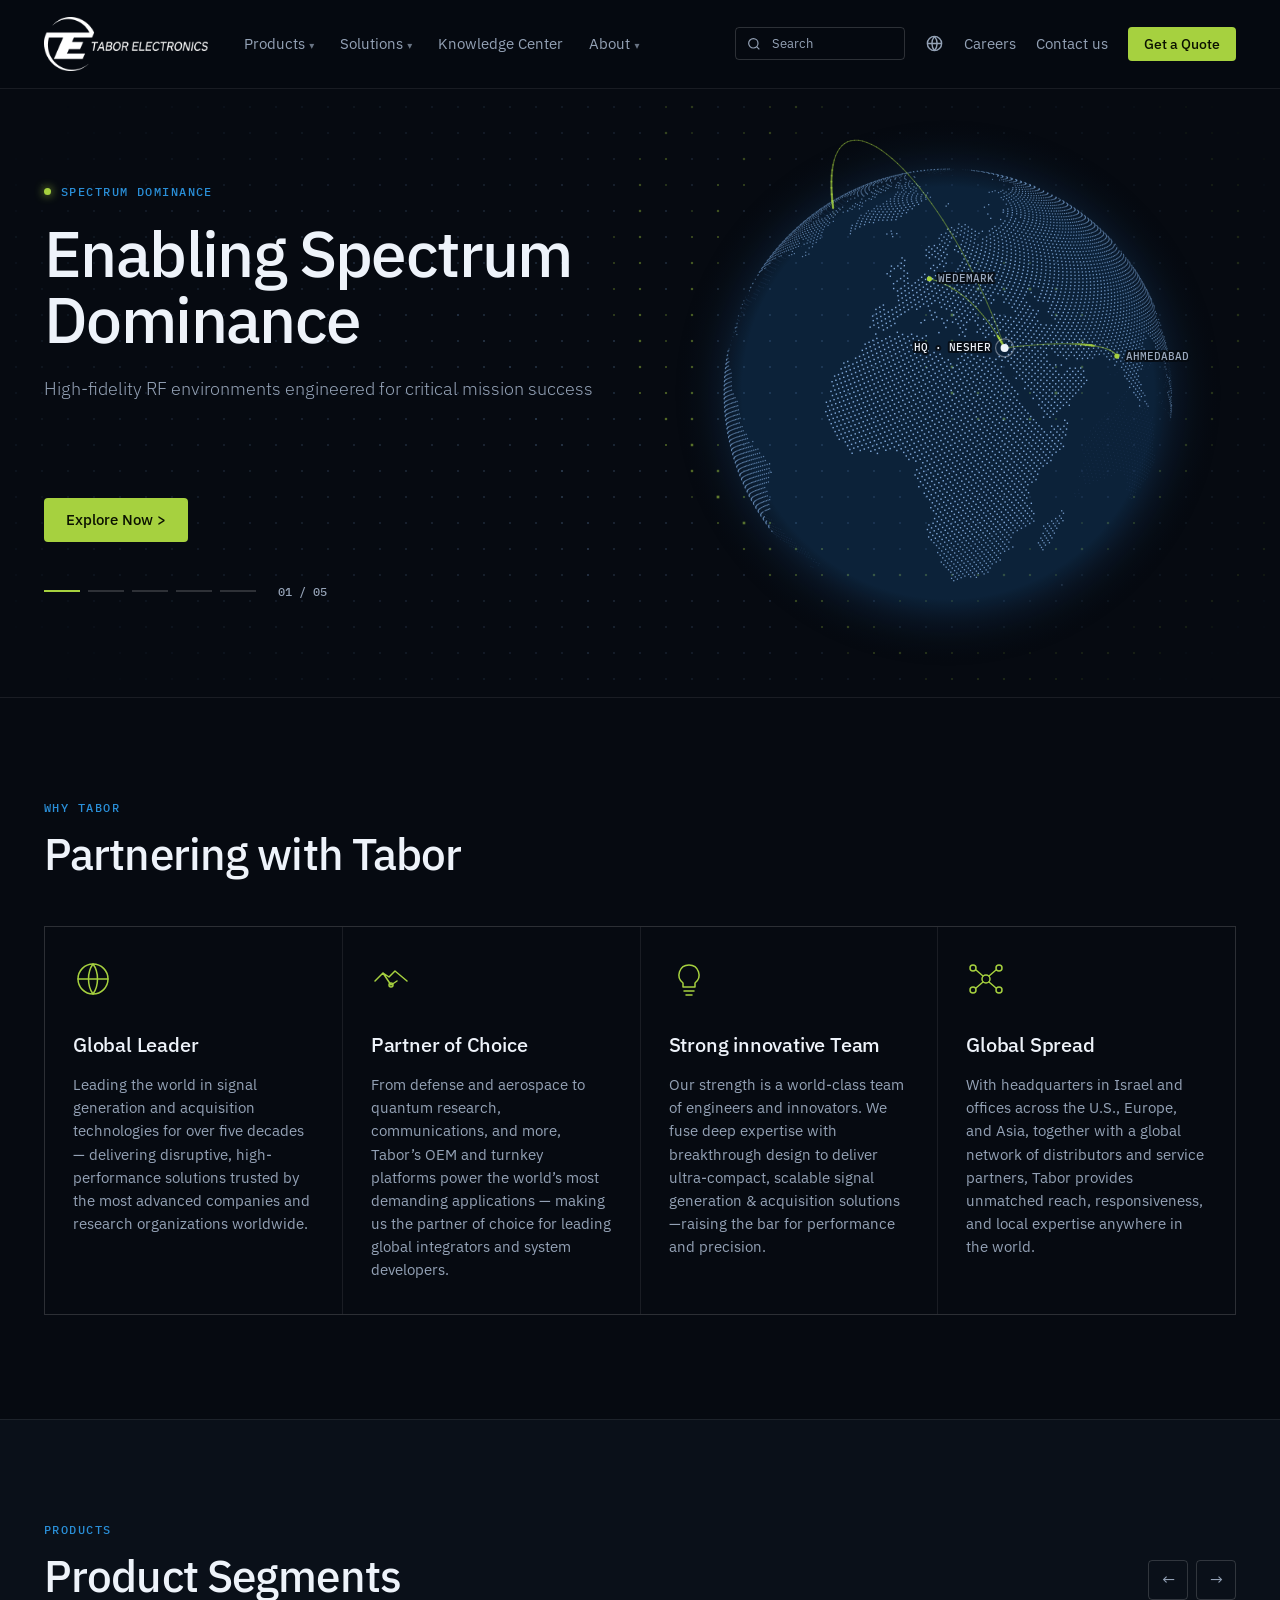
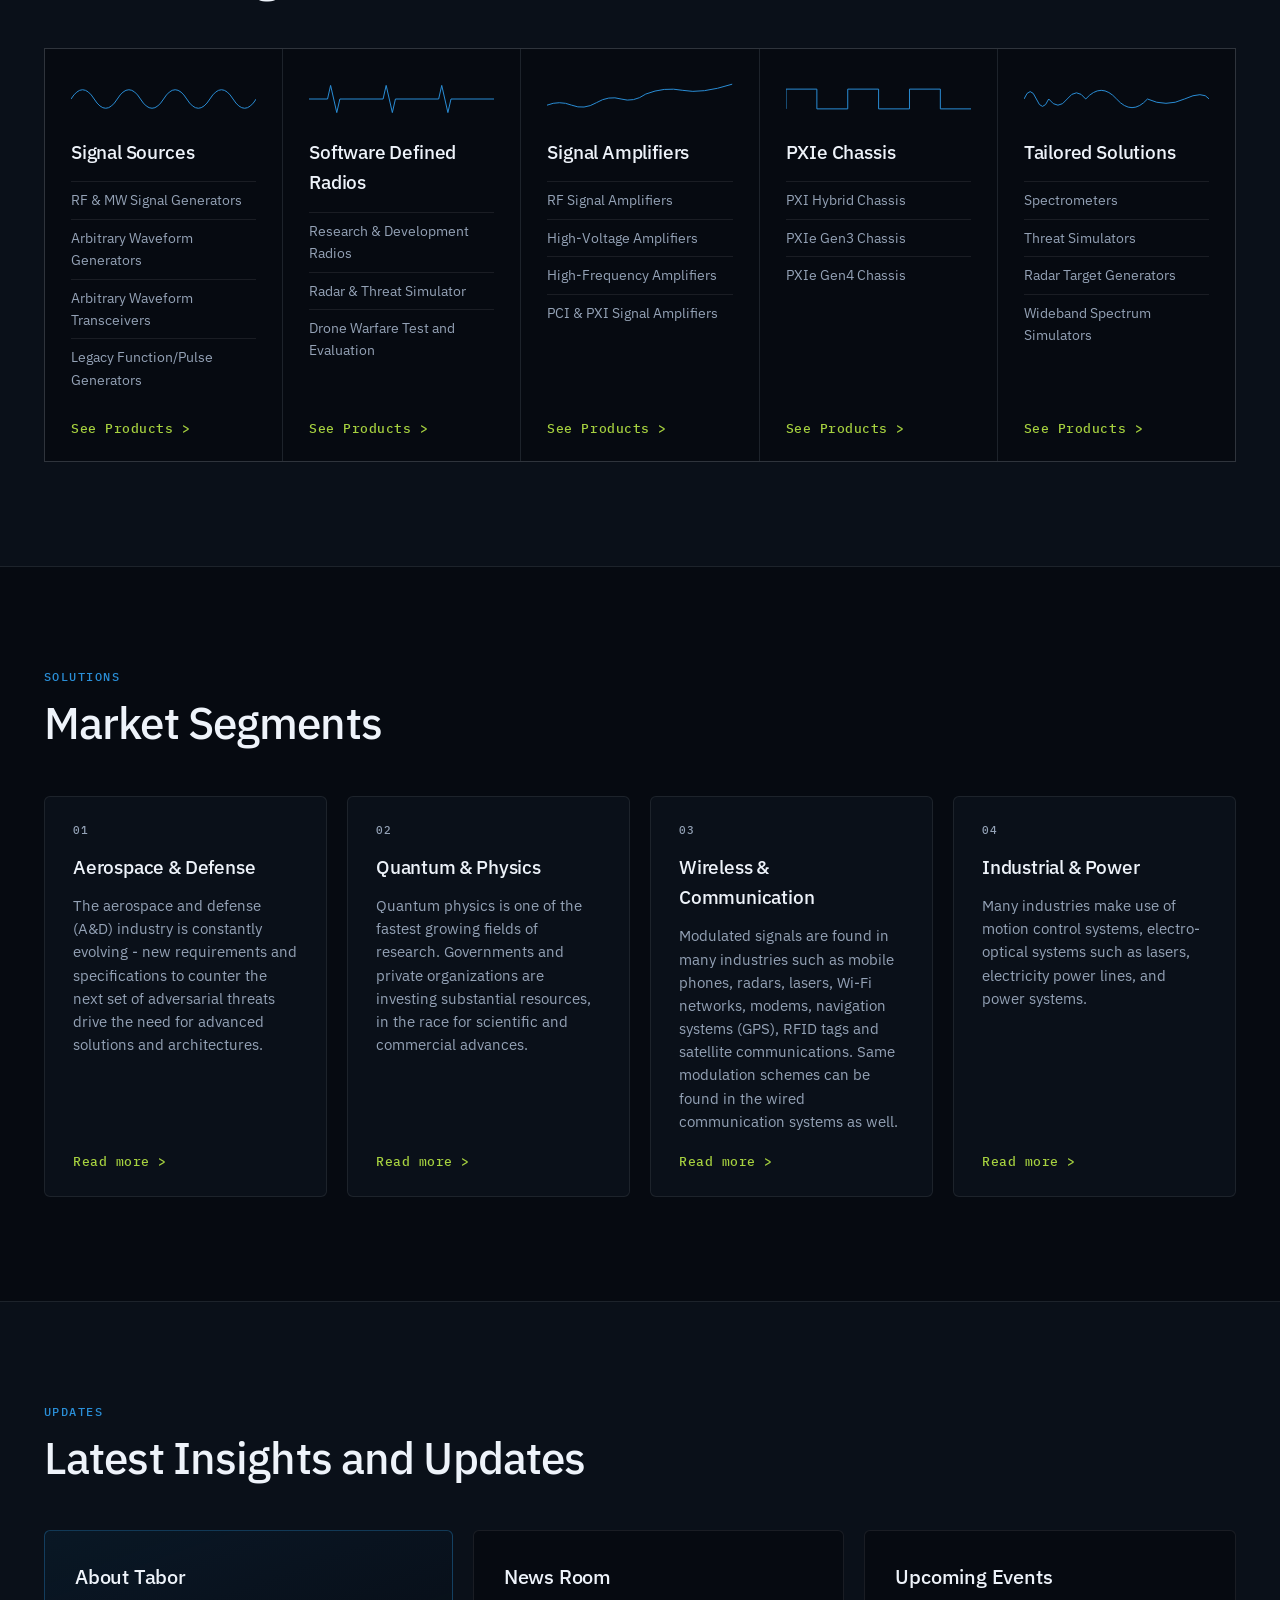
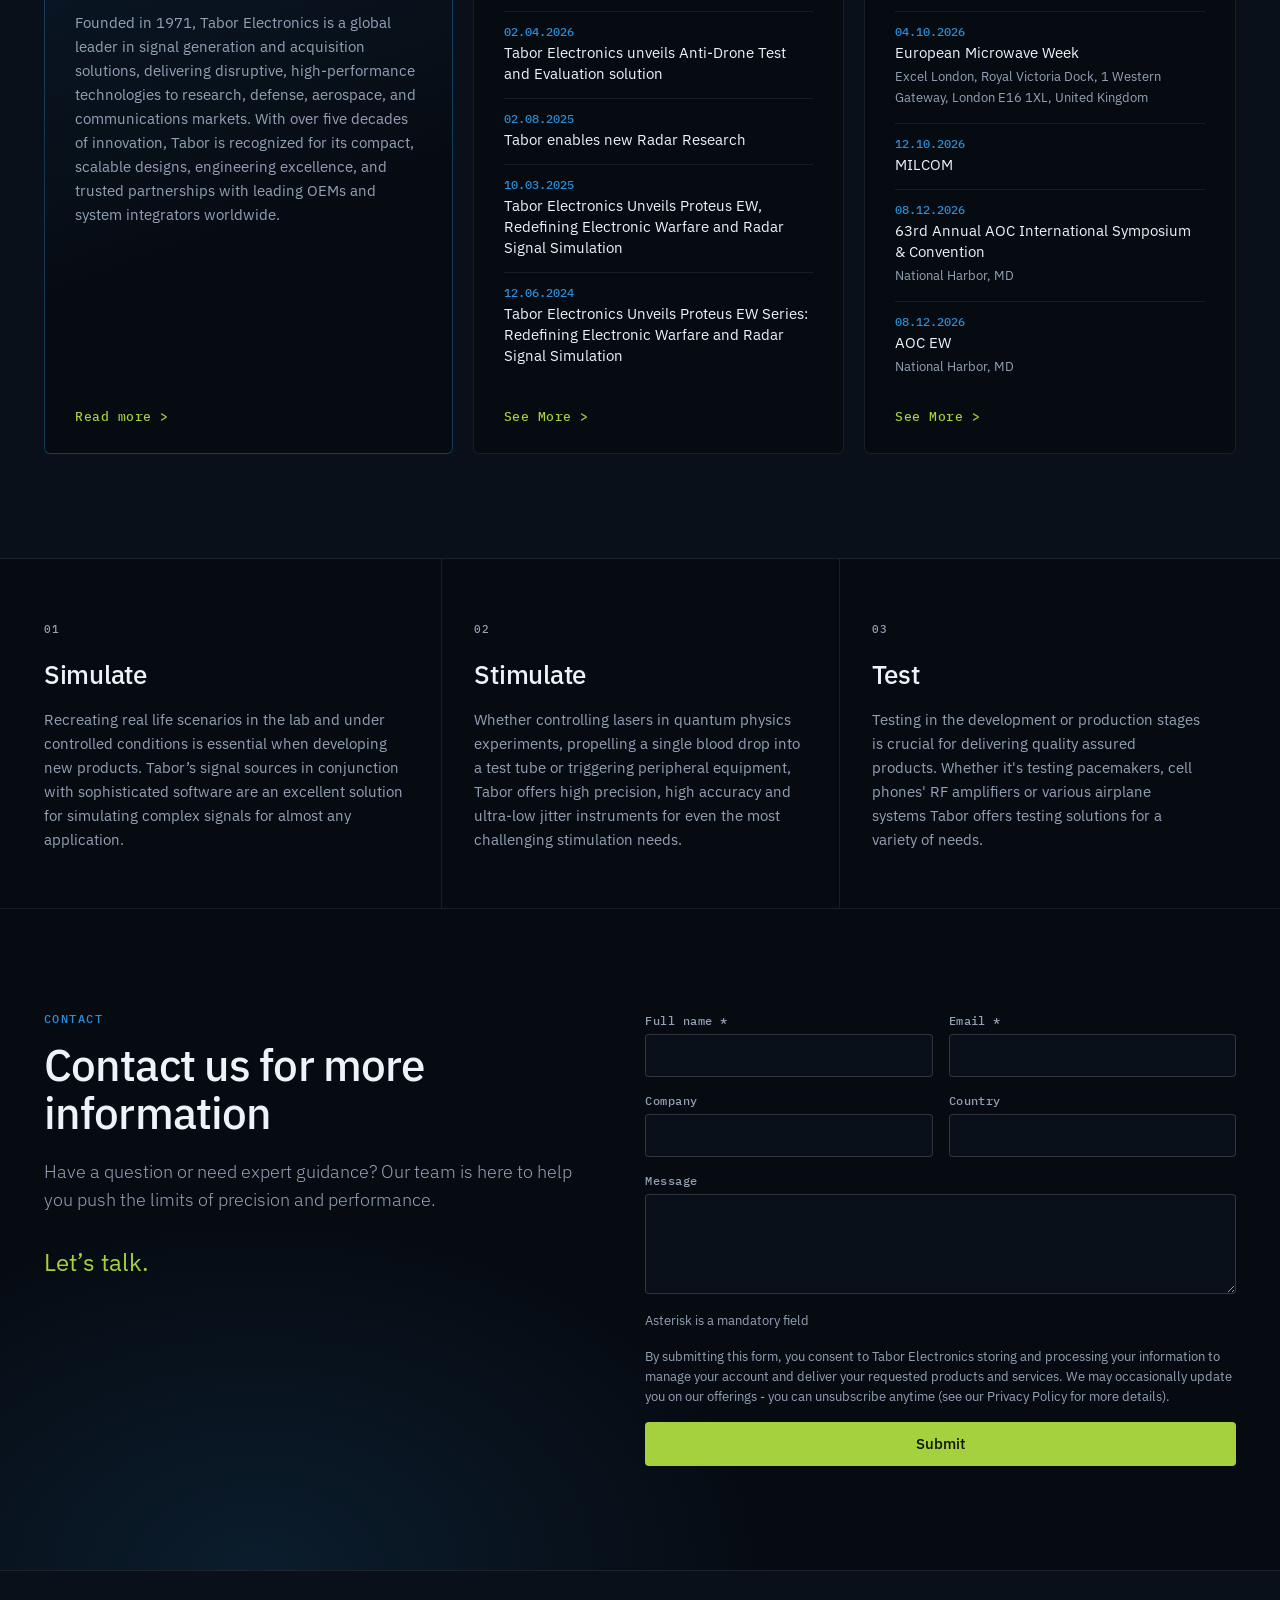
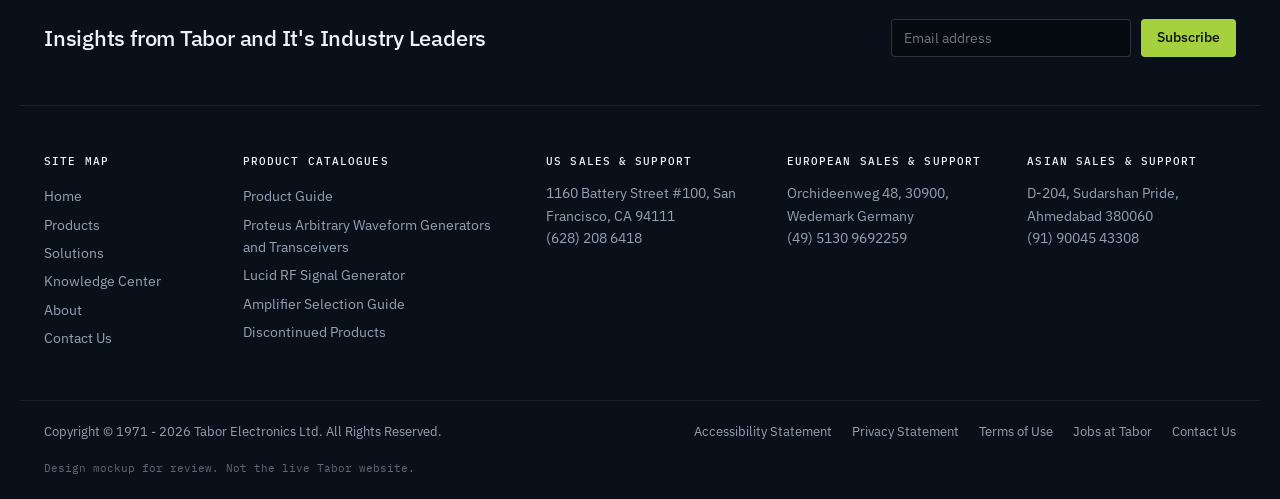
==== commit 89cbe500: "Tighten hero spacing and add sonar dot background linked to globe routes Co-Authored-By: Claude Opus" ====
--- a/index.html
+++ b/index.html
@@ -37,7 +37,7 @@
   <main>
     <!-- HERO CAROUSEL -->
     <section class="hero">
-      <div class="hero__grid" aria-hidden="true"></div>
+      <canvas class="hero__sonar" id="sonar" aria-hidden="true"></canvas>
       <div class="wrap hero__inner">
         <div class="hero__copy">
           <div class="slides" id="slides">
@@ -279,7 +279,9 @@
 
   <script src="js/land.js"></script>
   <script src="js/globe.js"></script>
+  <script src="js/sonar.js"></script>
   <script>
+    mountSonar(document.getElementById("sonar"), document.querySelector(".hero"));
     mountRouteGlobe(document.getElementById("globe"), {
       hub: { name: "Nesher", lon: 35.04, lat: 32.77 },
       places: [
--- a/styles.css
+++ b/styles.css
@@ -38,8 +38,8 @@
 
 /* ---- header ---- */
 .nav { position: sticky; top: 0; z-index: 10; background: rgb(6 10 17 / 0.85); backdrop-filter: blur(10px); border-bottom: 1px solid var(--line); }
-.nav__top { display: flex; align-items: center; gap: 36px; height: 72px; }
-.nav__logo img { filter: brightness(0) invert(1); height: 34px; width: auto; }
+.nav__top { display: flex; align-items: center; gap: 36px; height: 88px; }
+.nav__logo img { filter: brightness(0) invert(1); height: 54px; width: auto; }
 .nav__links { display: flex; gap: 26px; font-size: 14.5px; }
 .nav__links a, .nav__sub { color: var(--muted); transition: color 0.2s; }
 .nav__links a:hover, .nav__sub:hover { color: var(--text); }
@@ -56,19 +56,14 @@
 
 /* ---- hero ---- */
 .hero { position: relative; overflow: hidden; border-bottom: 1px solid var(--line); }
-.hero__grid {
-  position: absolute; inset: 0; pointer-events: none;
-  background-image: linear-gradient(var(--line) 1px, transparent 1px), linear-gradient(90deg, var(--line) 1px, transparent 1px);
-  background-size: 64px 64px;
-  mask-image: radial-gradient(ellipse 80% 70% at 70% 50%, #000 30%, transparent 80%);
-}
-.hero__inner { position: relative; display: grid; grid-template-columns: 1fr 1.05fr; align-items: center; gap: 40px; min-height: calc(100vh - 72px); padding-top: 40px; padding-bottom: 40px; }
+.hero__sonar { position: absolute; inset: 0; width: 100%; height: 100%; display: block; pointer-events: none; }
+.hero__inner { position: relative; display: grid; grid-template-columns: 1fr 1fr; align-items: center; gap: 40px; padding-top: 24px; padding-bottom: 24px; }
 .slides { display: grid; }
-.slide { grid-area: 1 / 1; opacity: 0; transform: translateY(12px); transition: opacity 0.6s ease, transform 0.6s ease; pointer-events: none; }
-.slide.is-active { opacity: 1; transform: none; pointer-events: auto; }
+.slide { grid-area: 1 / 1; opacity: 0; transform: translateY(-8px); transition: opacity 0.3s ease, transform 0.3s ease; pointer-events: none; }
+.slide.is-active { opacity: 1; transform: none; pointer-events: auto; transition-duration: 0.5s; transition-delay: 0.3s; }
 .hero h1 { font-size: clamp(38px, 5vw, 64px); line-height: 1.04; margin: 22px 0; letter-spacing: -0.025em; }
-.hero__cta { margin-top: 34px; }
-.hero__dots { display: flex; align-items: center; gap: 8px; margin-top: 56px; }
+.hero__cta { margin-top: 28px; }
+.hero__dots { display: flex; align-items: center; gap: 8px; margin-top: 40px; }
 .hero__dots button { background: none; border: 0; padding: 8px 0; cursor: pointer; }
 .hero__dots i { display: block; width: 36px; height: 2px; background: var(--line-strong); position: relative; overflow: hidden; }
 .hero__dots .is-active i::after { content: ""; position: absolute; inset: 0; background: var(--lime); transform-origin: left; animation: fill 6s linear forwards; }
@@ -76,7 +71,7 @@
 .hero__count { margin-left: 14px; font: 500 12px var(--mono); color: var(--muted); }
 
 /* globe */
-.rg { position: relative; width: 100%; aspect-ratio: 1 / 1; max-height: 640px; }
+.rg { position: relative; width: 100%; max-width: 560px; margin: 0 auto; aspect-ratio: 1 / 1; }
 .rg__canvas { position: absolute; inset: 0; width: 100%; height: 100%; display: block; cursor: grab; touch-action: pan-y; }
 .rg[data-dragging] .rg__canvas { cursor: grabbing; }
 .rg__tip { pointer-events: none; position: absolute; translate: 14px -50%; display: flex; flex-direction: column; gap: 2px; padding: 7px 10px; border: 1px solid rgb(166 209 63 / 0.45); border-radius: 6px; background: rgb(6 10 17 / 0.88); backdrop-filter: blur(6px); font-size: 13px; white-space: nowrap; }
@@ -187,6 +182,8 @@
 }
 @media (max-width: 640px) {
   .wrap { padding: 0 16px; }
+  .nav__top { height: 72px; }
+  .nav__logo img { height: 44px; }
   .section { padding: 72px 0; }
   .pillars, .markets, .products, .sst__grid { grid-template-columns: 1fr; }
   .sst article, .sst article + article { padding: 32px 0; border-left: 0; }
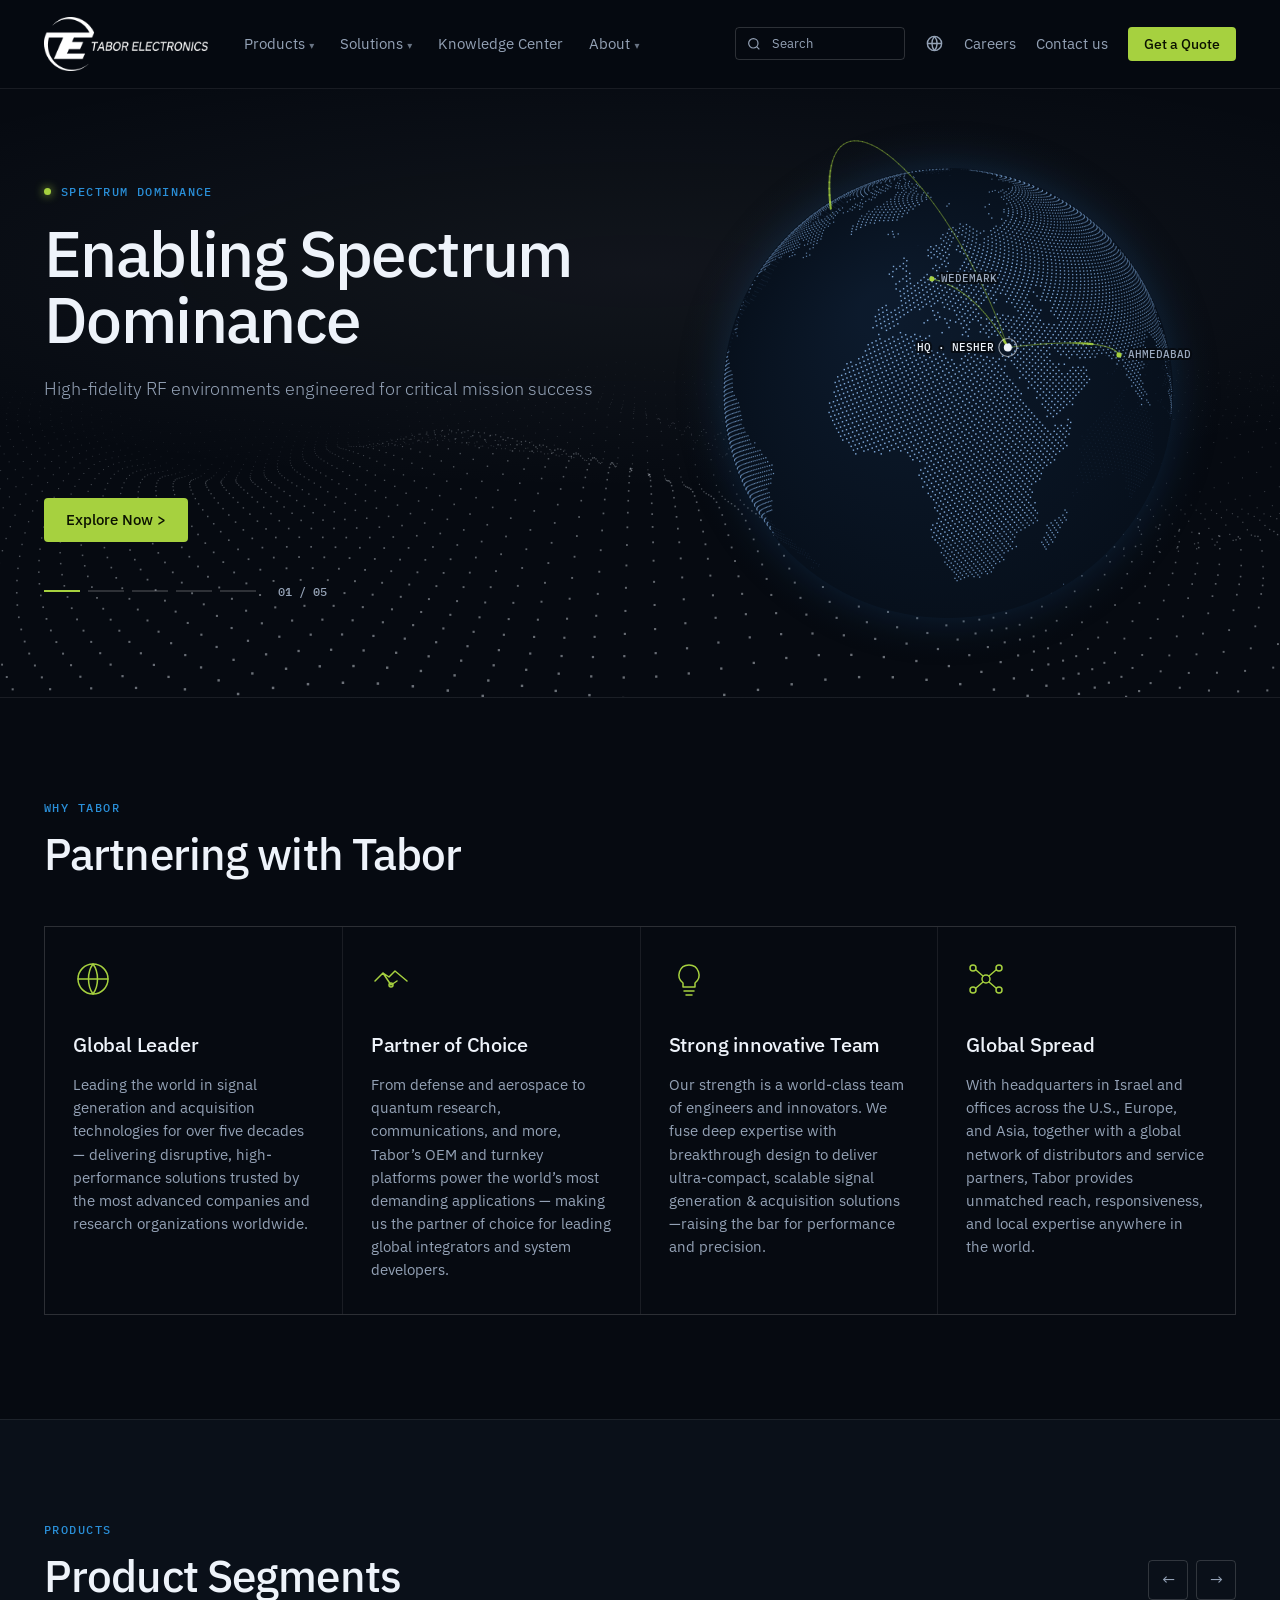
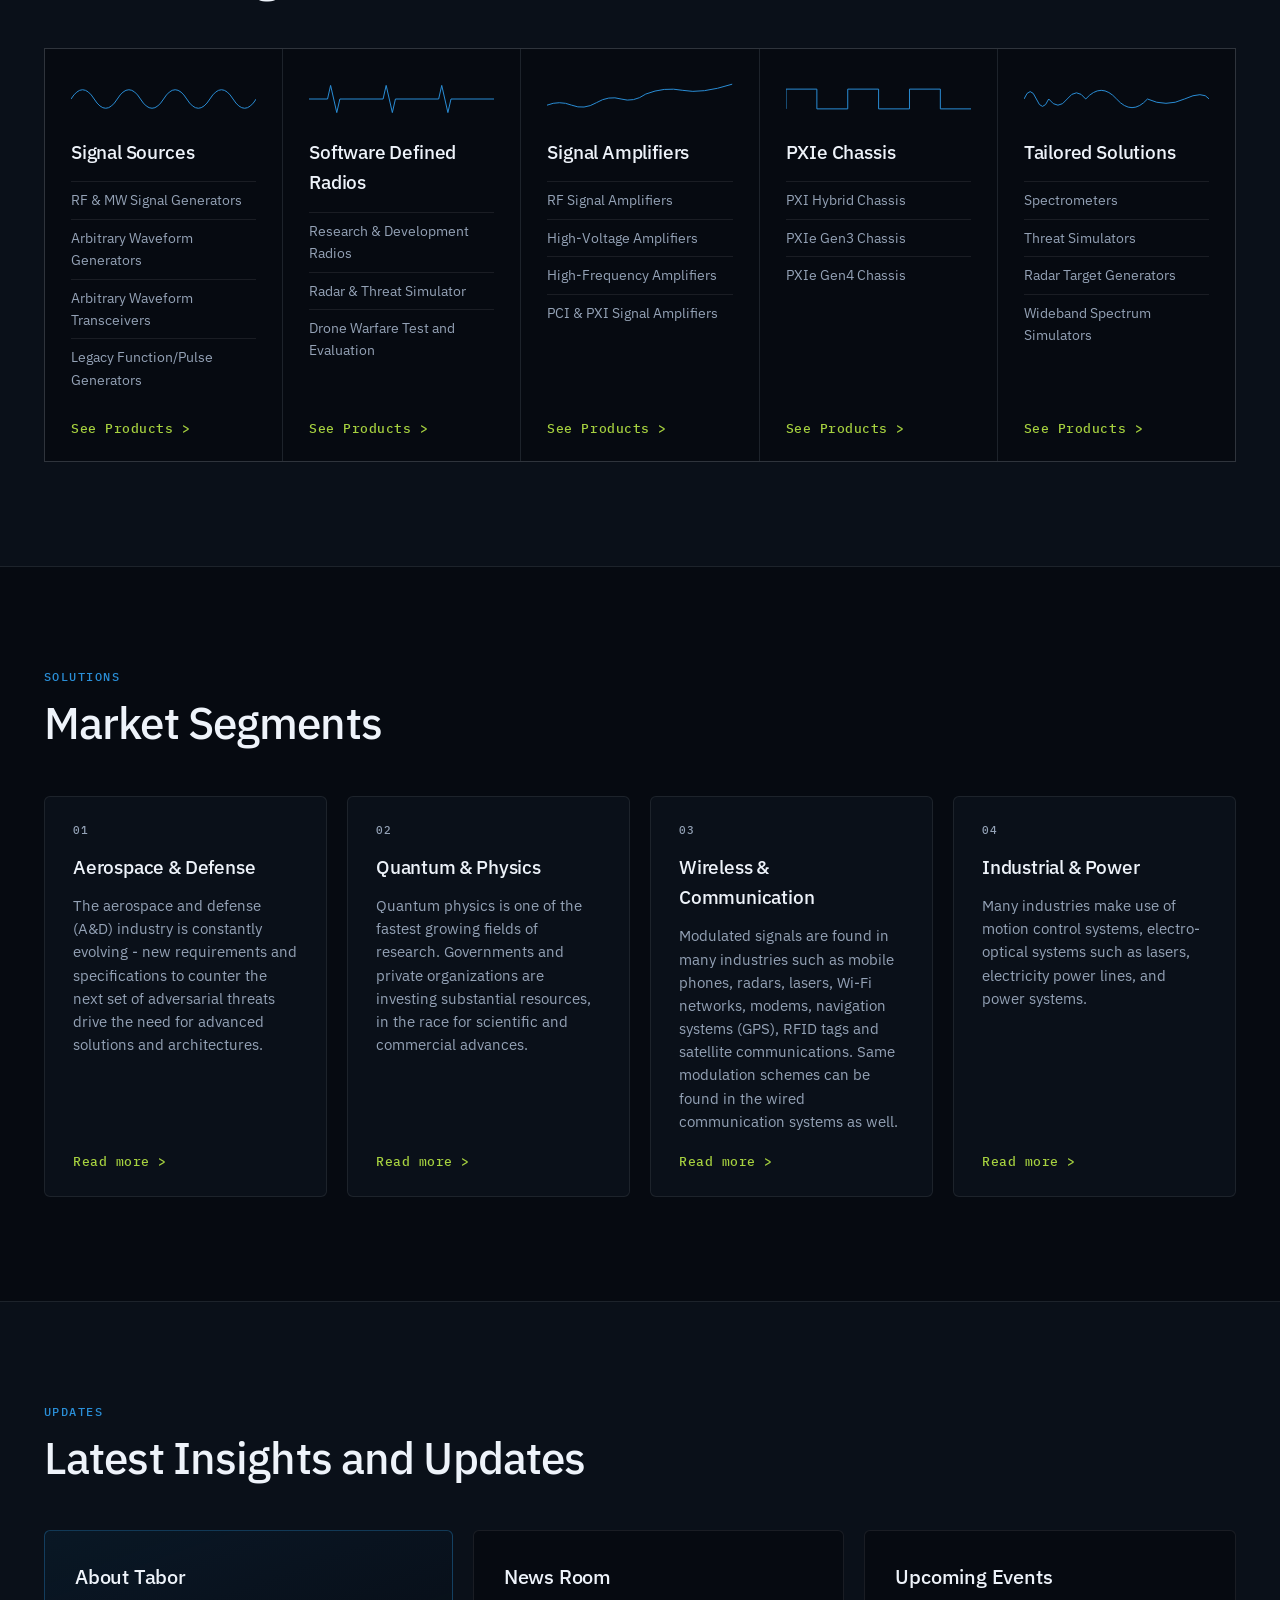
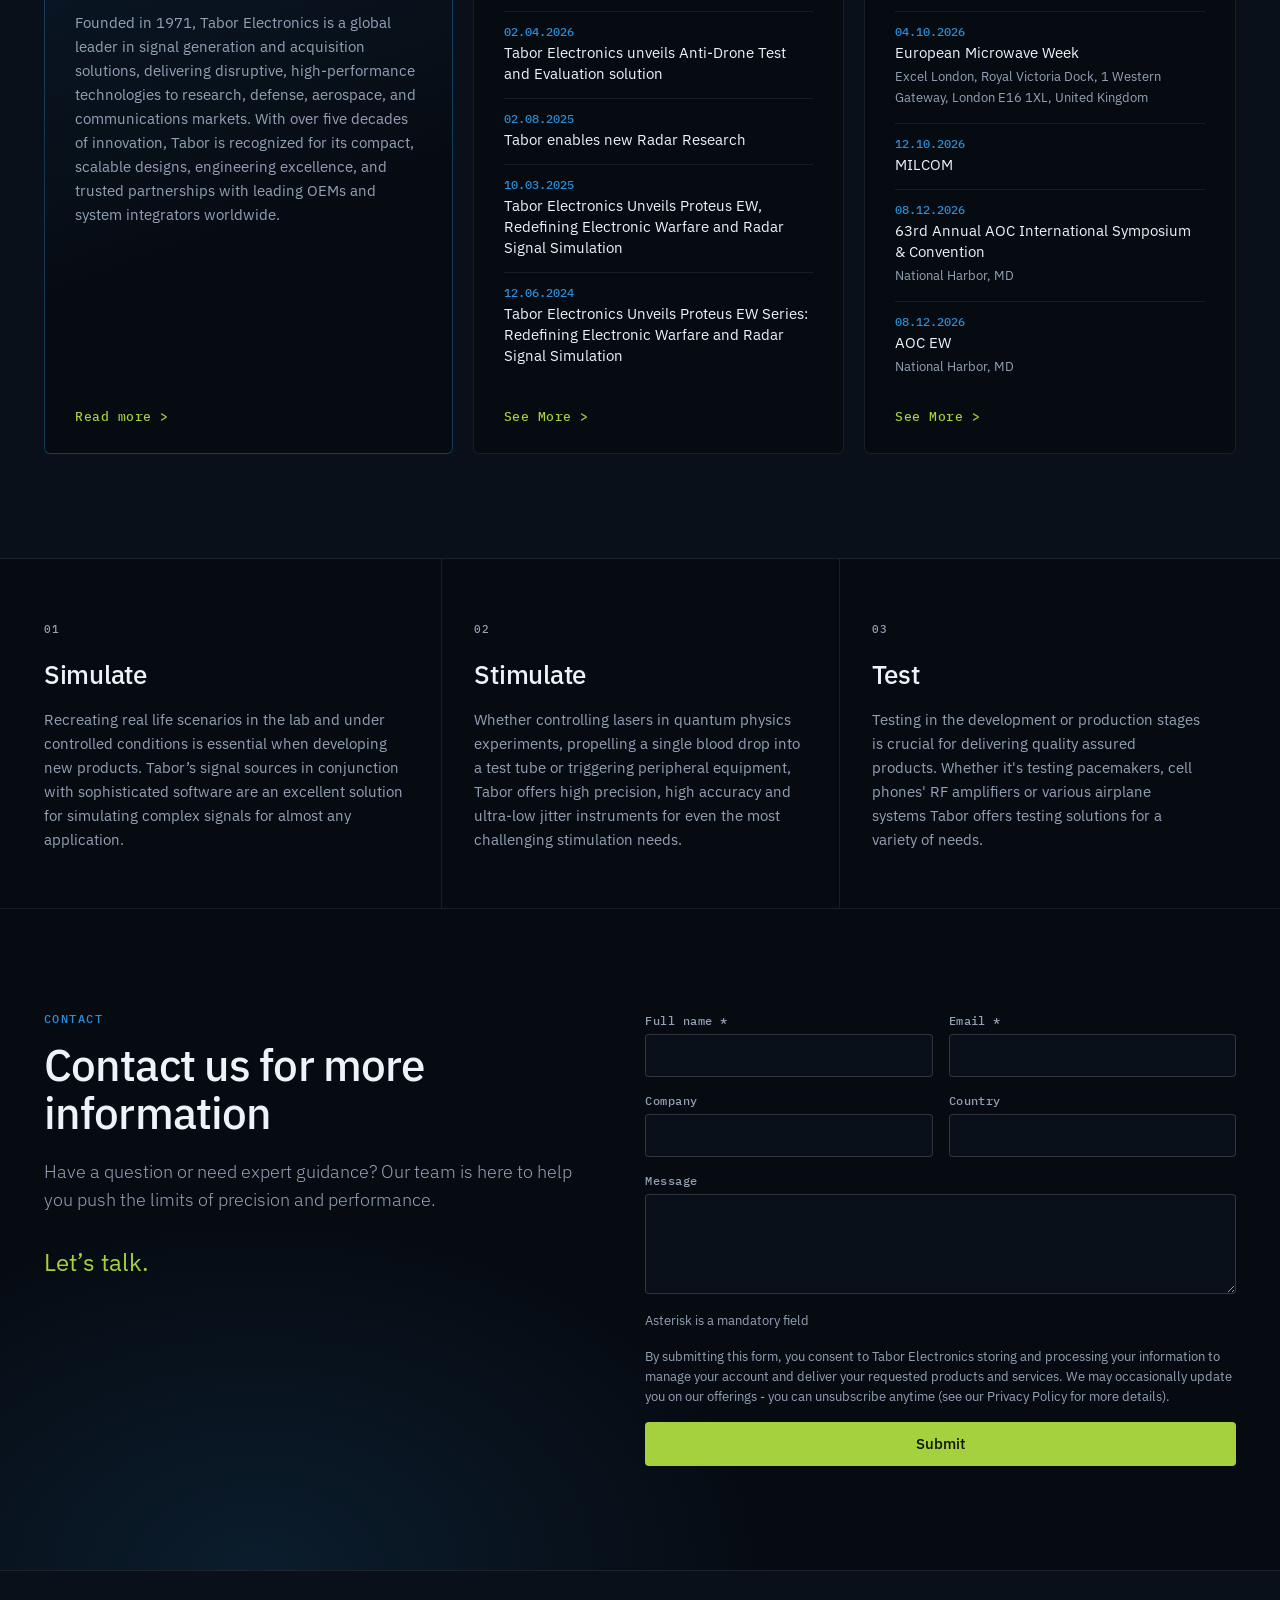
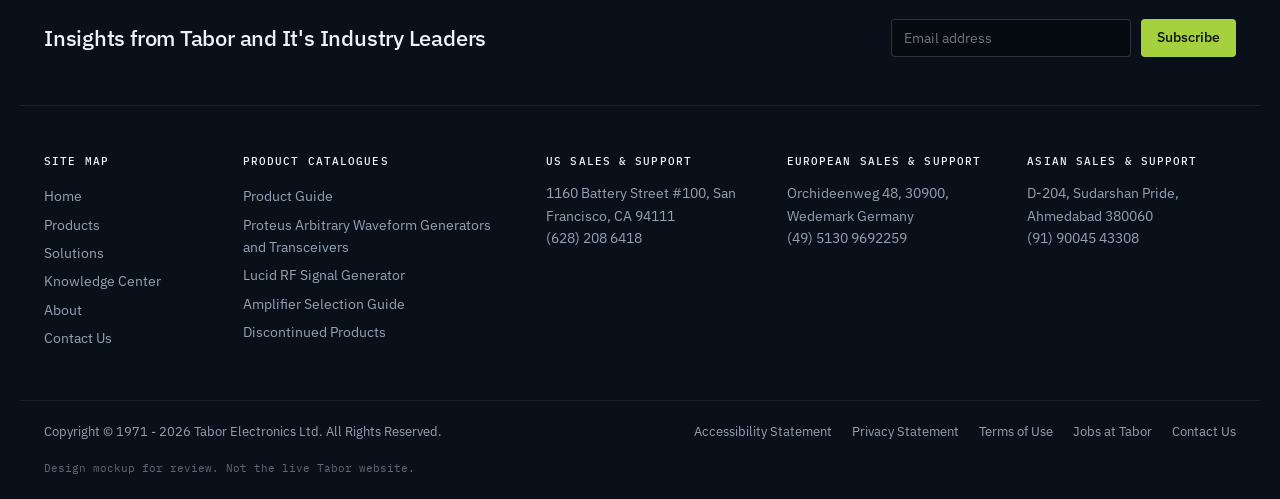
==== commit c58f056c: "Replace sonar dots with Wave Mesh background and give the globe a solid body Co-Authored-By: Claude " ====
--- a/index.html
+++ b/index.html
@@ -37,7 +37,6 @@
   <main>
     <!-- HERO CAROUSEL -->
     <section class="hero">
-      <canvas class="hero__sonar" id="sonar" aria-hidden="true"></canvas>
       <div class="wrap hero__inner">
         <div class="hero__copy">
           <div class="slides" id="slides">
@@ -279,9 +278,9 @@
 
   <script src="js/land.js"></script>
   <script src="js/globe.js"></script>
-  <script src="js/sonar.js"></script>
+  <script src="js/wavemesh.js"></script>
   <script>
-    mountSonar(document.getElementById("sonar"), document.querySelector(".hero"));
+    mountWaveMesh(document.querySelector(".hero"));
     mountRouteGlobe(document.getElementById("globe"), {
       hub: { name: "Nesher", lon: 35.04, lat: 32.77 },
       places: [
@@ -289,7 +288,7 @@
         { name: "Wedemark", lon: 9.72, lat: 52.53, note: "European Sales & Support" },
         { name: "Ahmedabad", lon: 72.57, lat: 23.02, note: "Asian Sales & Support" },
       ],
-      theme: { land: "#7fa8d8", arc: "#a6d13f", glow: "rgb(40 130 220 / 0.20)", text: "#eef3fa", muted: "#9aa8bd" },
+      theme: { ground: "#07101c", land: "#7fa8d8", arc: "#a6d13f", glow: "rgb(40 130 220 / 0.20)", text: "#eef3fa", muted: "#9aa8bd" },
     });
 
     // hero carousel: rotates on its own, dots jump to a slide
--- a/styles.css
+++ b/styles.css
@@ -56,8 +56,9 @@
 
 /* ---- hero ---- */
 .hero { position: relative; overflow: hidden; border-bottom: 1px solid var(--line); }
-.hero__sonar { position: absolute; inset: 0; width: 100%; height: 100%; display: block; pointer-events: none; }
-.hero__inner { position: relative; display: grid; grid-template-columns: 1fr 1fr; align-items: center; gap: 40px; padding-top: 24px; padding-bottom: 24px; }
+.hero { background: radial-gradient(120% 60% at 50% 30%, rgb(196 202 210 / 0.06), transparent 60%), var(--bg); }
+.hero__mesh { position: absolute; inset: 0; z-index: 0; width: 100%; height: 100%; display: block; pointer-events: none; }
+.hero__inner { position: relative; z-index: 1; display: grid; grid-template-columns: 1fr 1fr; align-items: center; gap: 40px; padding-top: 24px; padding-bottom: 24px; }
 .slides { display: grid; }
 .slide { grid-area: 1 / 1; opacity: 0; transform: translateY(-8px); transition: opacity 0.3s ease, transform 0.3s ease; pointer-events: none; }
 .slide.is-active { opacity: 1; transform: none; pointer-events: auto; transition-duration: 0.5s; transition-delay: 0.3s; }
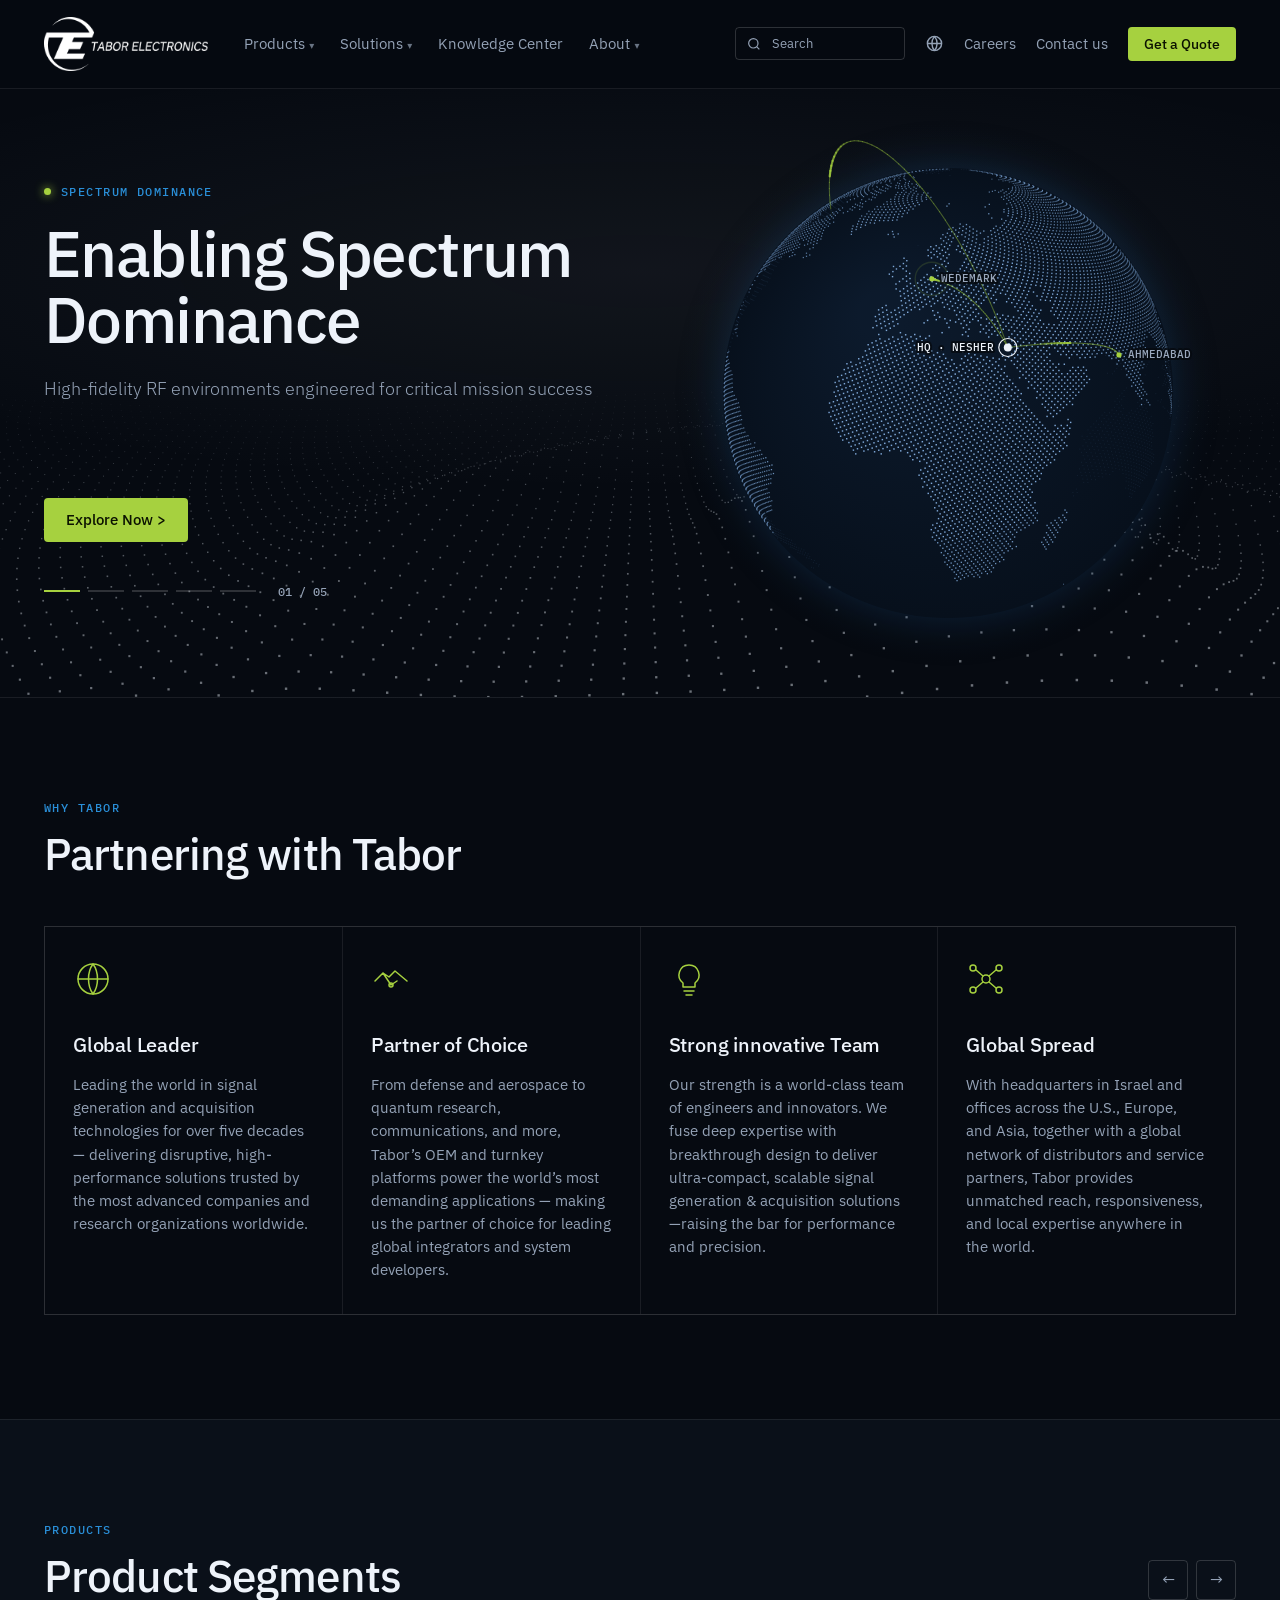
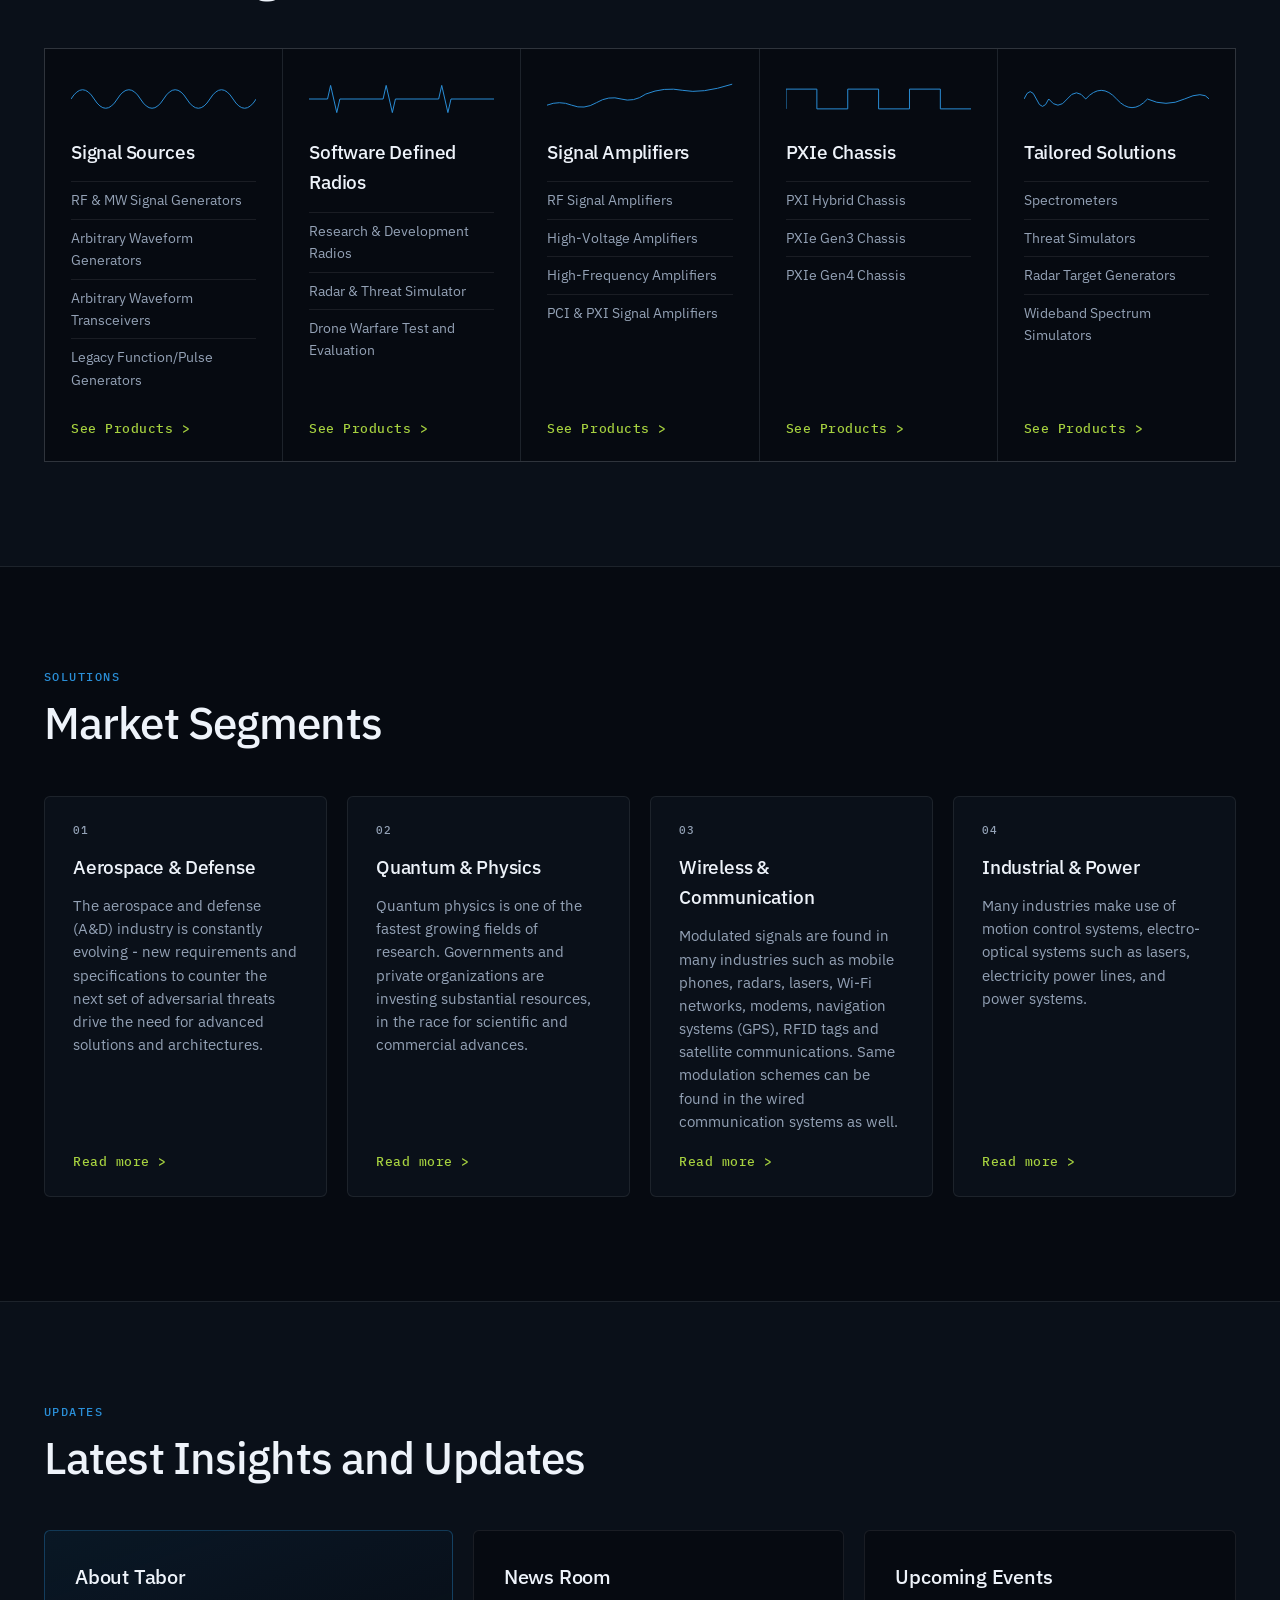
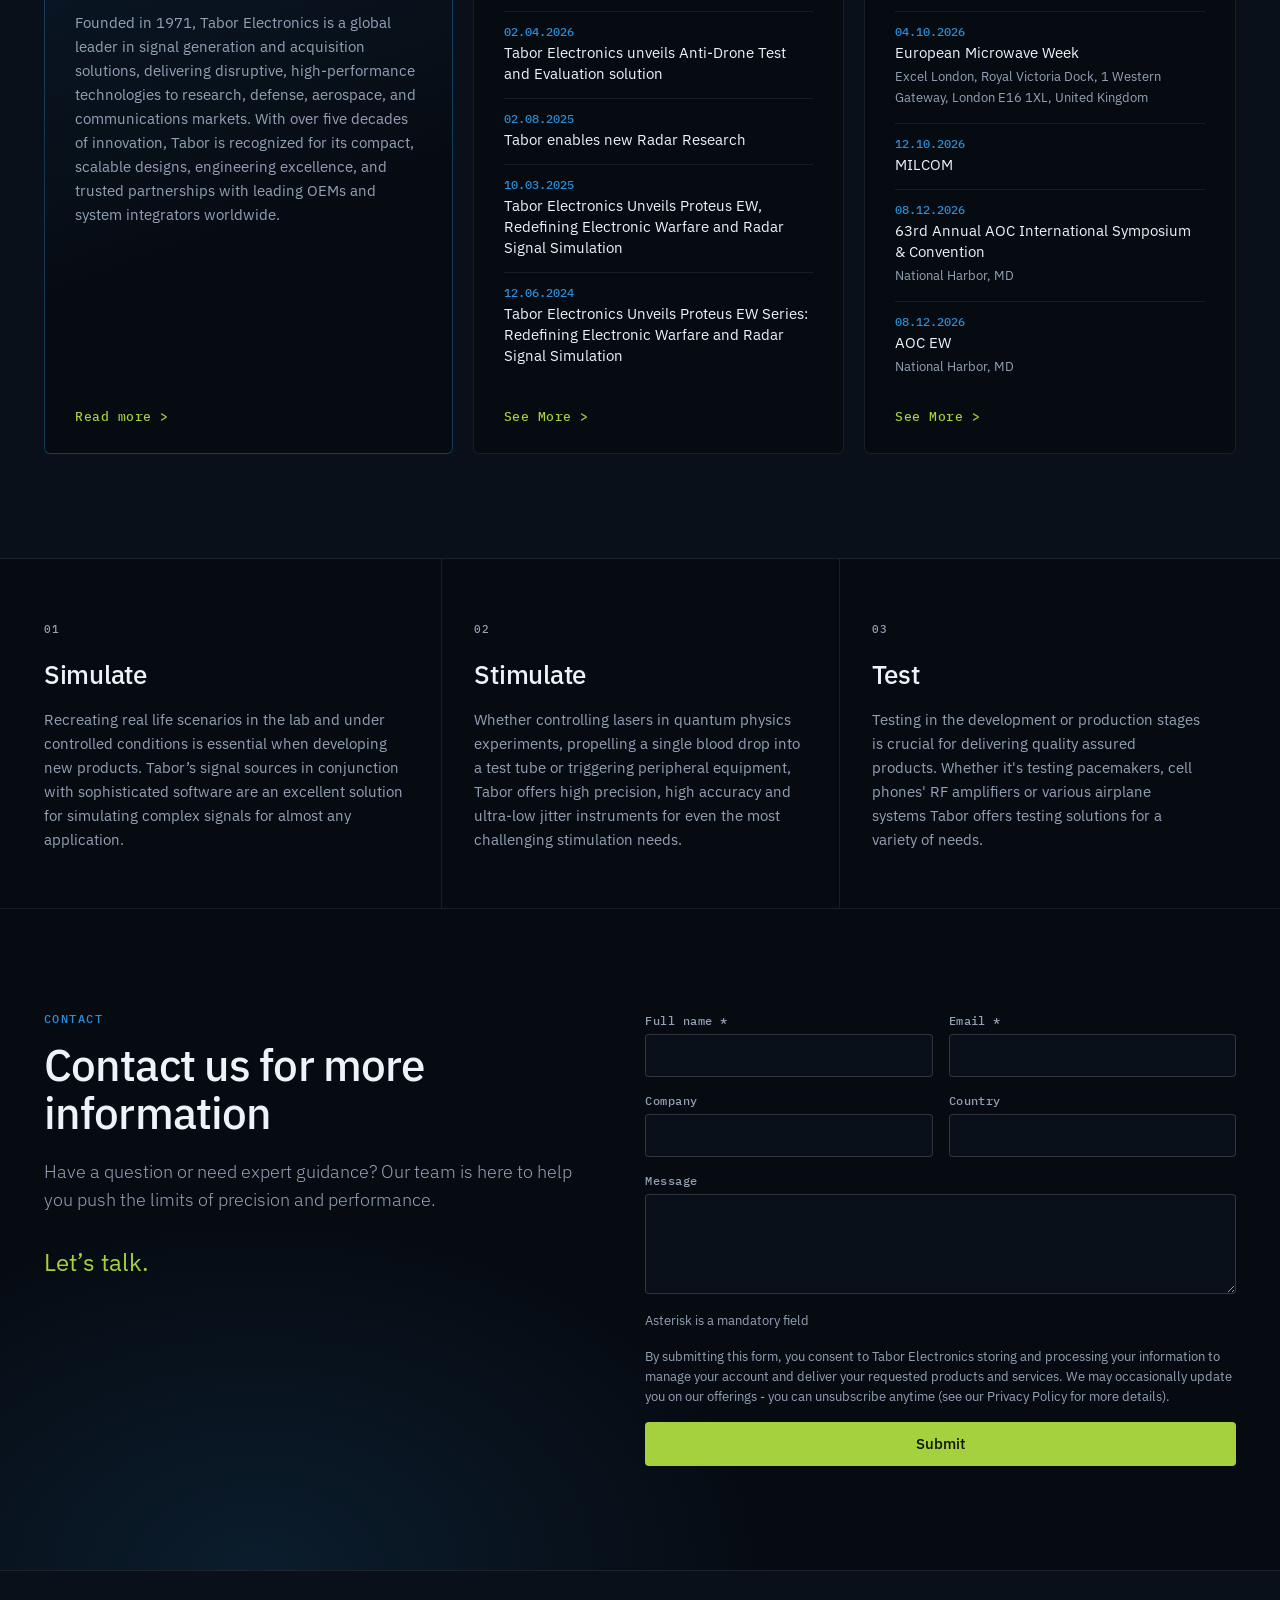
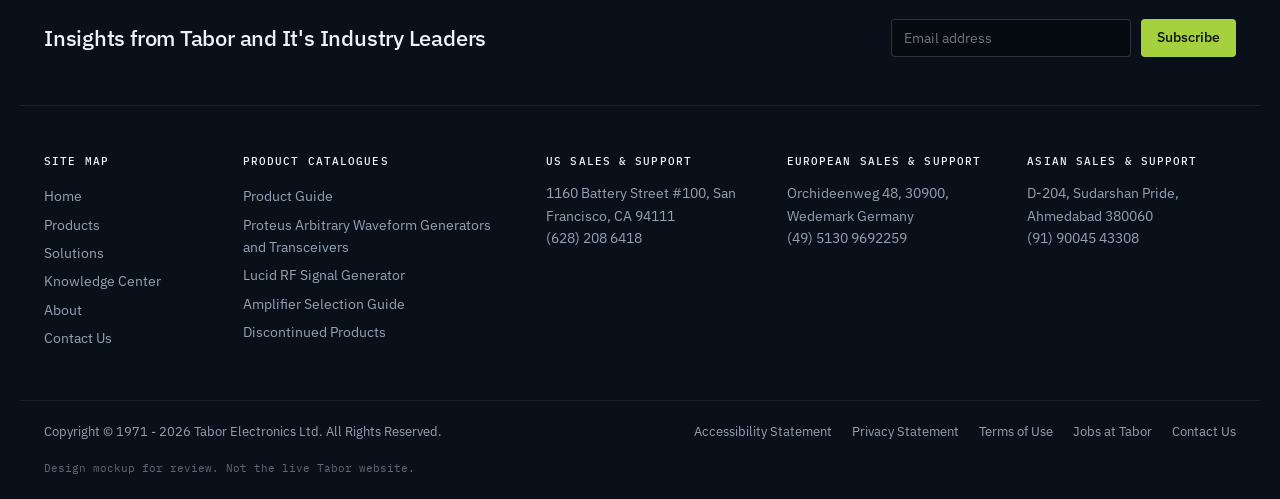
==== commit 019e27f1: "Calmer wave field with rings radiating from beneath the globe Co-Authored-By: Claude Opus 5.5 <norep" ====
--- a/index.html
+++ b/index.html
@@ -280,7 +280,7 @@
   <script src="js/globe.js"></script>
   <script src="js/wavemesh.js"></script>
   <script>
-    mountWaveMesh(document.querySelector(".hero"));
+    mountWaveMesh(document.querySelector(".hero"), { origin: document.getElementById("globe") });
     mountRouteGlobe(document.getElementById("globe"), {
       hub: { name: "Nesher", lon: 35.04, lat: 32.77 },
       places: [
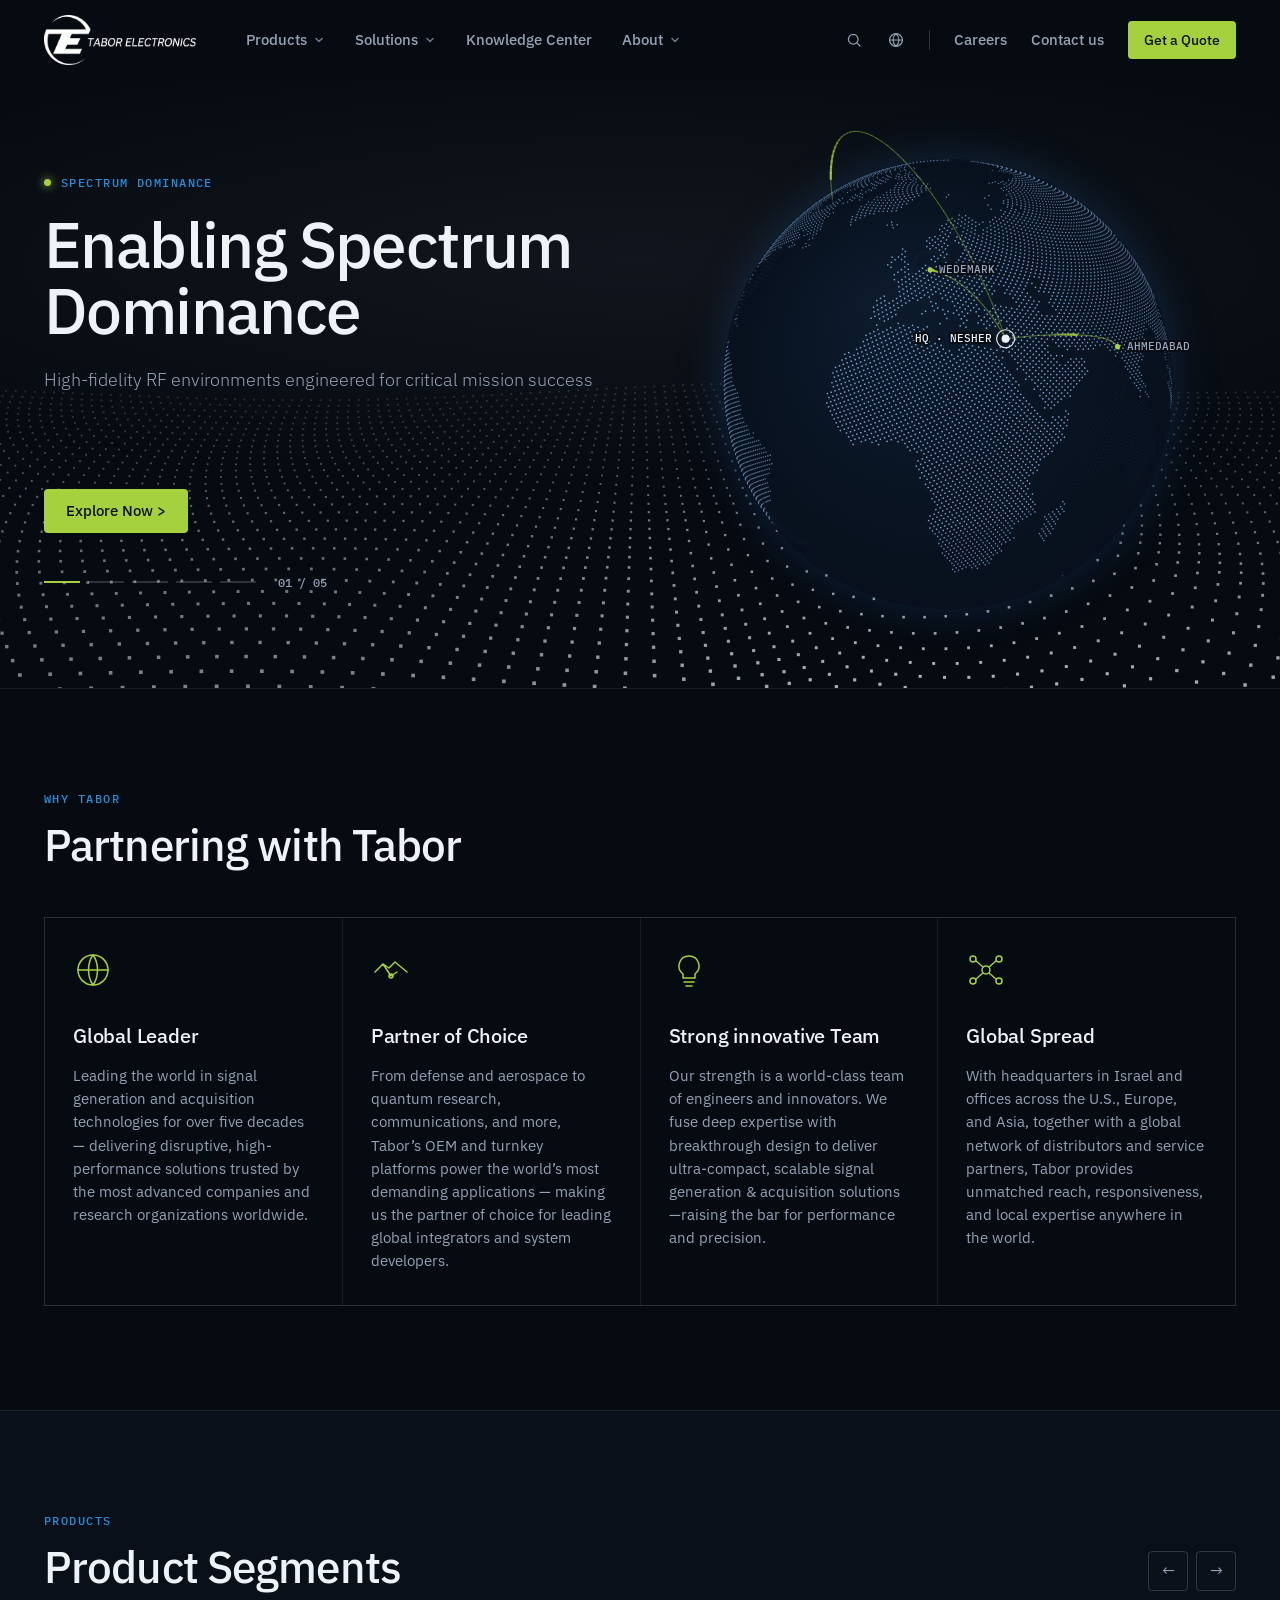
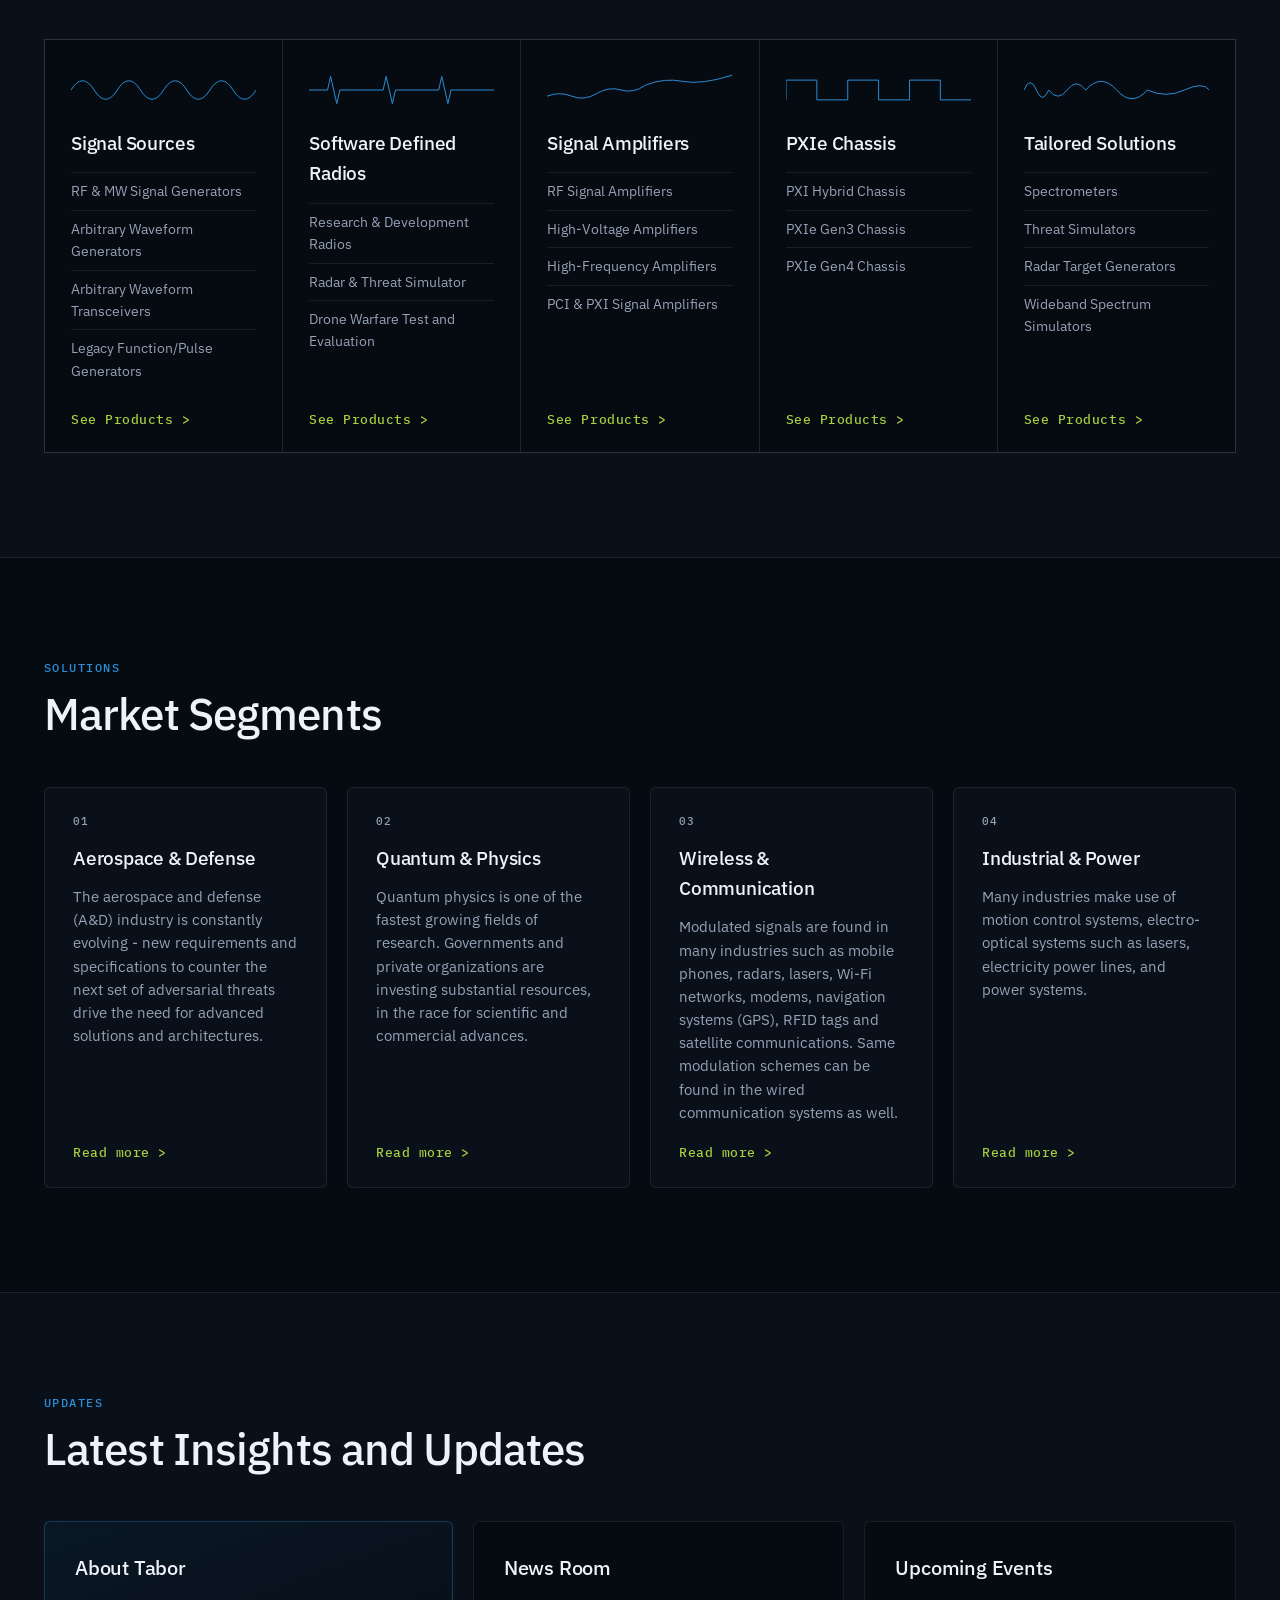
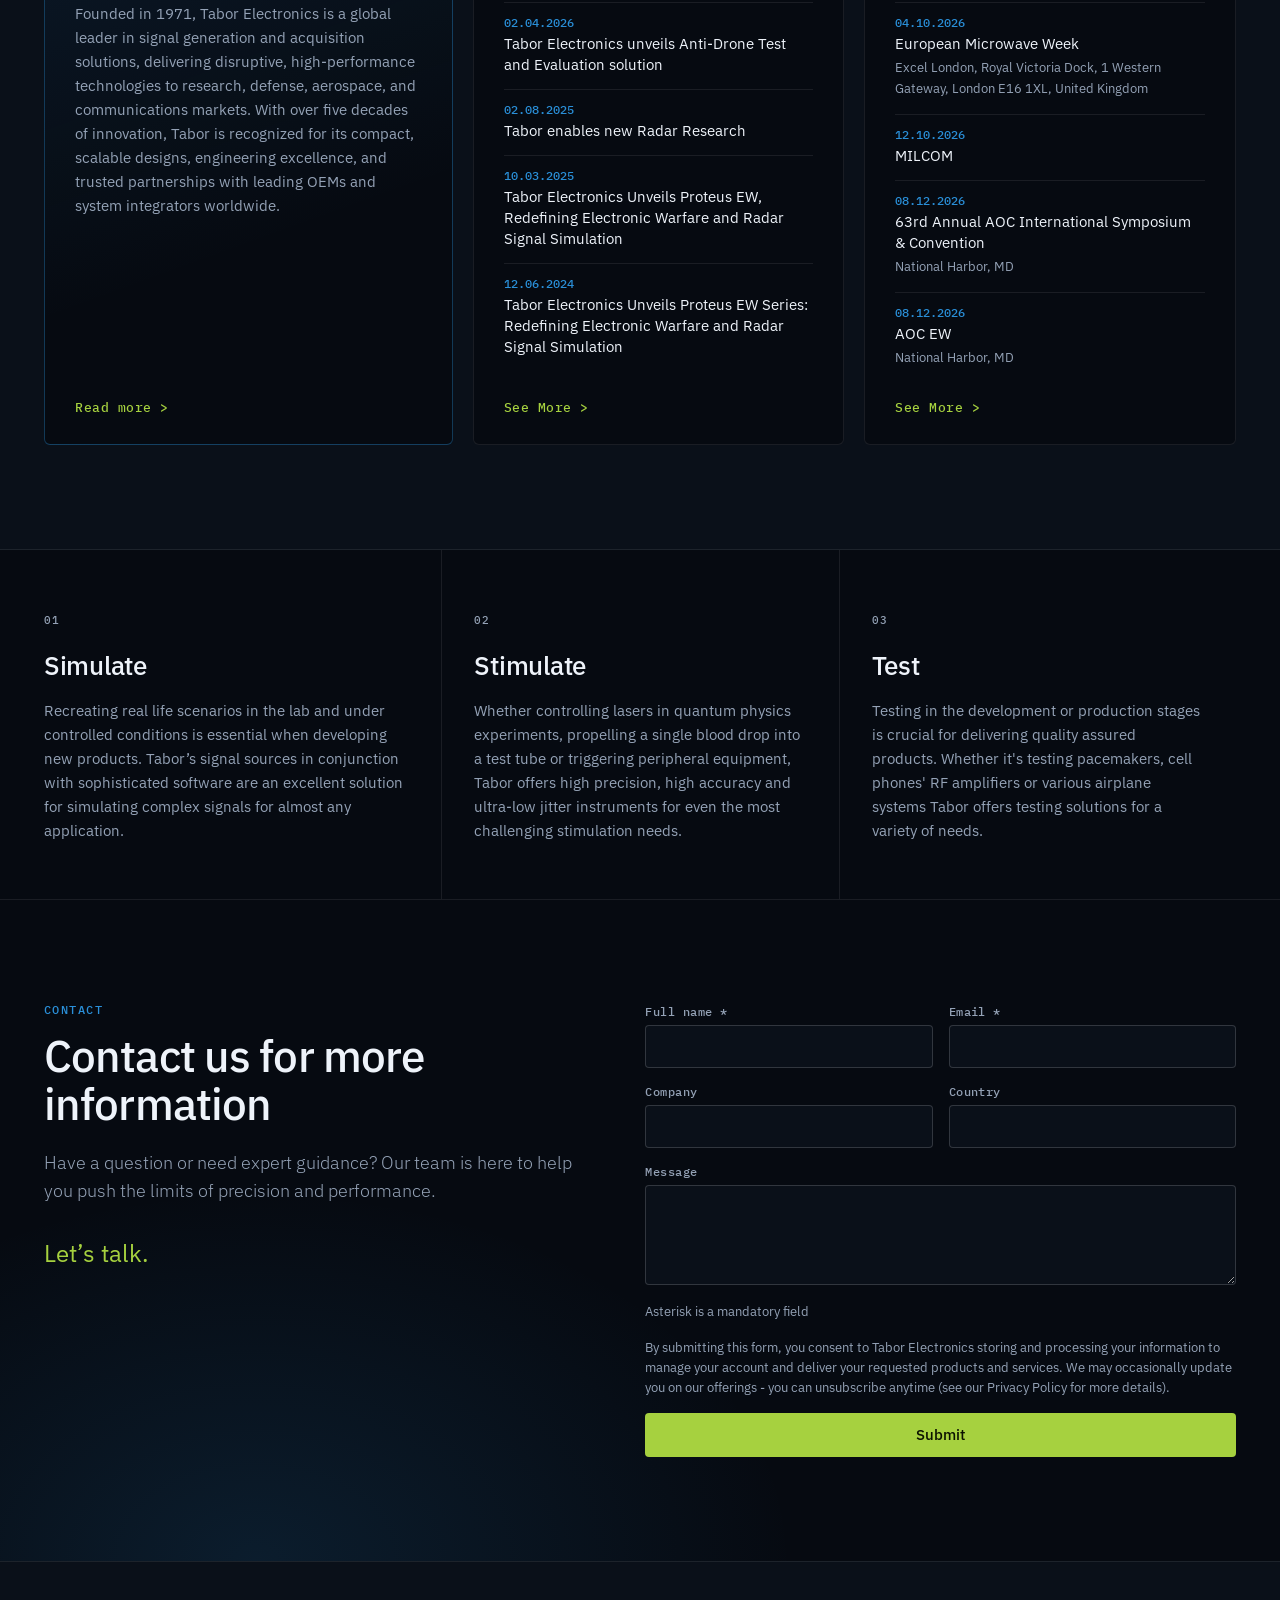
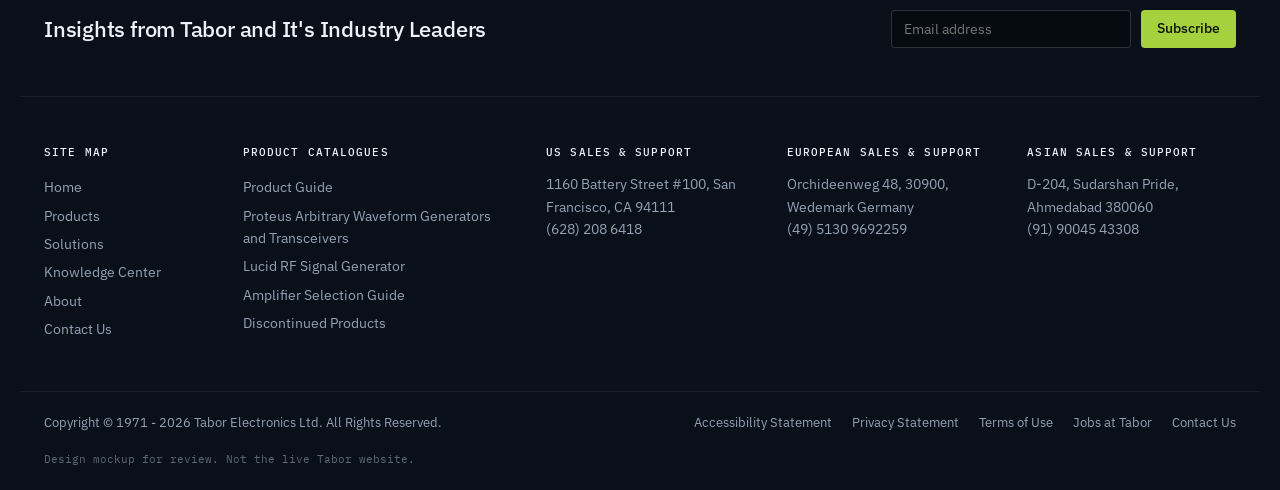
==== commit 0f35e053: "Redesigned top bar with dropdowns and phone menu; gravity-well wave field and clickable globe pulse " ====
--- a/index.html
+++ b/index.html
@@ -13,24 +13,98 @@
 </head>
 <body>
 
-  <!-- HEADER: logo, search, language, menu -->
-  <header class="nav">
-    <div class="wrap nav__top">
+  <!-- HEADER: logo, main menu with dropdowns, search, language, utility links, quote -->
+  <header class="nav" id="nav">
+    <div class="wrap nav__bar">
       <a href="#" class="nav__logo"><img src="assets/tabor-logo.png" alt="Tabor Electronics" width="150" height="49" /></a>
-      <nav class="nav__links" aria-label="Main">
-        <a href="#">Products <span class="chev">▾</span></a>
-        <a href="#">Solutions <span class="chev">▾</span></a>
-        <a href="#">Knowledge Center</a>
-        <a href="#">About <span class="chev">▾</span></a>
+
+      <nav class="menu" id="menu" aria-label="Main">
+        <span class="menu__pill" aria-hidden="true"></span>
+        <ul class="menu__list">
+          <li class="menu__item" data-menu>
+            <button class="menu__link" aria-expanded="false">Products<svg class="chev" viewBox="0 0 12 12" aria-hidden="true"><path d="M3 4.5 6 7.5 9 4.5" /></svg></button>
+            <div class="dd dd--products">
+              <div class="dd__cols">
+                <div>
+                  <p class="dd__head">Signal Sources</p>
+                  <ul><li><a href="#">RF &amp; MW Signal Generators</a></li><li><a href="#">Arbitrary Waveform Generators</a></li><li><a href="#">Arbitrary Waveform Transceivers</a></li><li><a href="#">Legacy Function/Pulse Generators</a></li></ul>
+                </div>
+                <div>
+                  <p class="dd__head">Signal Amplifiers</p>
+                  <ul><li><a href="#">RF Signal Amplifiers</a></li><li><a href="#">High-Voltage Amplifiers</a></li><li><a href="#">High-Frequency Amplifiers</a></li><li><a href="#">PCI &amp; PXI Signal Amplifiers</a></li></ul>
+                </div>
+                <div>
+                  <p class="dd__head">Software Defined Radios</p>
+                  <ul><li><a href="#">Research &amp; Development Radios</a></li><li><a href="#">Radar &amp; Threat Simulator</a></li><li><a href="#">Drone Warfare Test and Evaluation</a></li></ul>
+                  <ul class="dd__more"><li><a href="#">Tailored Solutions</a></li><li><a href="#">PXIe Chassis</a></li><li><a href="#">Discontinued Products</a></li></ul>
+                </div>
+              </div>
+              <a href="#" class="dd__feature">
+                <svg class="dd__wave" viewBox="0 0 240 48" aria-hidden="true"><path d="M0 24 Q 15 0 30 24 T 60 24 T 90 24 T 120 24 T 150 24 T 180 24 T 210 24 T 240 24" /></svg>
+                <strong>Explore Proteus AWG &amp; Transceivers Series</strong>
+                <span>High-speed waveform generation, IQ modulation and signal processing in one scalable system.</span>
+                <em>Product Navigator<svg viewBox="0 0 12 12" aria-hidden="true"><path d="M4.5 3 7.5 6 4.5 9" /></svg></em>
+              </a>
+            </div>
+          </li>
+          <li class="menu__item" data-menu>
+            <button class="menu__link" aria-expanded="false">Solutions<svg class="chev" viewBox="0 0 12 12" aria-hidden="true"><path d="M3 4.5 6 7.5 9 4.5" /></svg></button>
+            <div class="dd dd--solutions">
+              <div class="dd__cols">
+                <div>
+                  <p class="dd__head">Aerospace &amp; Defense</p>
+                  <ul><li><a href="#">Spectrum Control and Monitoring</a></li><li><a href="#">Unmanned Aerial Systems (UAS) / Drones</a></li><li><a href="#">Radar and Range Simulation</a></li><li><a href="#">Electronic Warfare (EW)</a></li></ul>
+                </div>
+                <div>
+                  <p class="dd__head">Quantum &amp; Physics</p>
+                  <ul><li><a href="#">Quantum Computing</a></li><li><a href="#">Quantum Sensing</a></li><li><a href="#">Quantum Communication</a></li></ul>
+                  <ul class="dd__more"><li><a href="#">Wireless &amp; Communications</a></li><li><a href="#">Industrial &amp; Power</a></li></ul>
+                </div>
+              </div>
+            </div>
+          </li>
+          <li class="menu__item"><a href="#" class="menu__link">Knowledge Center</a></li>
+          <li class="menu__item" data-menu>
+            <button class="menu__link" aria-expanded="false">About<svg class="chev" viewBox="0 0 12 12" aria-hidden="true"><path d="M3 4.5 6 7.5 9 4.5" /></svg></button>
+            <div class="dd dd--about">
+              <ul class="dd__grid"><li><a href="#">Company Profile</a></li><li><a href="#">OEM &amp; Custom Solutions</a></li><li><a href="#">Key Executives</a></li><li><a href="#">Careers</a></li><li><a href="#">Quality at Tabor</a></li><li><a href="#">RoHS, WEEE &amp; REACH</a></li><li><a href="#">Blog</a></li><li><a href="#">News Room</a></li></ul>
+            </div>
+          </li>
+        </ul>
       </nav>
-      <div class="nav__right">
-        <label class="search"><svg viewBox="0 0 24 24" aria-hidden="true"><circle cx="11" cy="11" r="7" /><path d="m20 20-4-4" /></svg><input type="search" placeholder="Search" /></label>
-        <a href="#" class="icon-btn" aria-label="Language"><svg viewBox="0 0 24 24" aria-hidden="true"><circle cx="12" cy="12" r="9" /><path d="M3 12h18M12 3a14 14 0 0 1 0 18M12 3a14 14 0 0 0 0 18" /></svg></a>
-        <a href="#" class="nav__sub">Careers</a>
-        <a href="#" class="nav__sub">Contact us</a>
-        <a href="#" class="btn btn--lime btn--sm">Get a Quote</a>
-      </div>
-      <button class="nav__burger" aria-label="Menu"><span></span><span></span><span></span></button>
+
+      <div class="nav__tools">
+        <div class="search" id="search">
+          <button class="icon-btn" aria-label="Search" aria-expanded="false"><svg viewBox="0 0 24 24" aria-hidden="true"><circle cx="11" cy="11" r="6.5" /><path d="m20 20-4.2-4.2" /></svg></button>
+          <input type="search" placeholder="Search products, solutions…" aria-label="Search" />
+        </div>
+        <button class="icon-btn" aria-label="Language"><svg viewBox="0 0 24 24" aria-hidden="true"><circle cx="12" cy="12" r="8.5" /><path d="M3.5 12h17M12 3.5c-2.6 2.4-3.9 5.2-3.9 8.5s1.3 6.1 3.9 8.5M12 3.5c2.6 2.4 3.9 5.2 3.9 8.5s-1.3 6.1-3.9 8.5" /></svg></button>
+        <span class="nav__rule" aria-hidden="true"></span>
+        <a href="#" class="nav__util">Careers</a>
+        <a href="#" class="nav__util">Contact us</a>
+        <a href="#" class="btn btn--lime btn--sm nav__quote">Get a Quote</a>
+      </div>
+
+      <button class="burger" id="burger" aria-label="Open menu" aria-expanded="false" aria-controls="drawer"><span></span><span></span></button>
+    </div>
+
+    <!-- phone and tablet menu -->
+    <div class="drawer" id="drawer" aria-hidden="true">
+      <div class="drawer__body">
+        <details><summary>Products<svg class="chev" viewBox="0 0 12 12" aria-hidden="true"><path d="M3 4.5 6 7.5 9 4.5" /></svg></summary>
+          <ul><li><a href="#">Signal Sources</a></li><li><a href="#">Signal Amplifiers</a></li><li><a href="#">Software Defined Radios</a></li><li><a href="#">Tailored Solutions</a></li><li><a href="#">PXIe Chassis</a></li><li><a href="#">Discontinued Products</a></li></ul>
+        </details>
+        <details><summary>Solutions<svg class="chev" viewBox="0 0 12 12" aria-hidden="true"><path d="M3 4.5 6 7.5 9 4.5" /></svg></summary>
+          <ul><li><a href="#">Aerospace &amp; Defense</a></li><li><a href="#">Quantum &amp; Physics</a></li><li><a href="#">Wireless &amp; Communications</a></li><li><a href="#">Industrial &amp; Power</a></li></ul>
+        </details>
+        <a href="#" class="drawer__link">Knowledge Center</a>
+        <details><summary>About<svg class="chev" viewBox="0 0 12 12" aria-hidden="true"><path d="M3 4.5 6 7.5 9 4.5" /></svg></summary>
+          <ul><li><a href="#">Company Profile</a></li><li><a href="#">OEM &amp; Custom Solutions</a></li><li><a href="#">Key Executives</a></li><li><a href="#">Quality at Tabor</a></li><li><a href="#">Blog</a></li><li><a href="#">News Room</a></li></ul>
+        </details>
+        <a href="#" class="drawer__link">Careers</a>
+        <a href="#" class="drawer__link">Contact us</a>
+        <a href="#" class="btn btn--lime drawer__quote">Get a Quote</a>
+      </div>
     </div>
   </header>
 
@@ -279,6 +353,7 @@
   <script src="js/land.js"></script>
   <script src="js/globe.js"></script>
   <script src="js/wavemesh.js"></script>
+  <script src="js/nav.js"></script>
   <script>
     mountWaveMesh(document.querySelector(".hero"), { origin: document.getElementById("globe") });
     mountRouteGlobe(document.getElementById("globe"), {
--- a/styles.css
+++ b/styles.css
@@ -25,7 +25,7 @@
 
 /* ---- buttons, labels ---- */
 .btn { display: inline-flex; align-items: center; justify-content: center; gap: 8px; padding: 13px 22px; border: 0; border-radius: 4px; font: 500 15px/1.2 var(--sans); cursor: pointer; transition: background 0.2s, border-color 0.2s, transform 0.2s; }
-.btn:active { transform: translateY(1px); }
+.btn:active { transform: scale(0.97); }
 .btn--lime { background: var(--lime); color: #0b1200; }
 .btn--lime:hover { background: #b8e14f; }
 .btn--sm { padding: 9px 16px; font-size: 14px; }
@@ -37,22 +37,86 @@
 .more { font: 500 13px/1 var(--mono); color: var(--lime); letter-spacing: 0.04em; }
 
 /* ---- header ---- */
-.nav { position: sticky; top: 0; z-index: 10; background: rgb(6 10 17 / 0.85); backdrop-filter: blur(10px); border-bottom: 1px solid var(--line); }
-.nav__top { display: flex; align-items: center; gap: 36px; height: 88px; }
-.nav__logo img { filter: brightness(0) invert(1); height: 54px; width: auto; }
-.nav__links { display: flex; gap: 26px; font-size: 14.5px; }
-.nav__links a, .nav__sub { color: var(--muted); transition: color 0.2s; }
-.nav__links a:hover, .nav__sub:hover { color: var(--text); }
-.chev { font-size: 10px; opacity: 0.7; }
-.nav__right { display: flex; align-items: center; gap: 20px; margin-left: auto; font-size: 14.5px; }
-.search { display: flex; align-items: center; gap: 8px; border: 1px solid var(--line-strong); border-radius: 4px; padding: 6px 10px; width: 170px; }
-.search svg, .icon-btn svg { width: 16px; height: 16px; fill: none; stroke: var(--muted); stroke-width: 1.8; flex: none; }
-.search input { background: none; border: 0; outline: 0; color: var(--text); font: 13px var(--sans); width: 100%; }
+:root { --ease-out: cubic-bezier(0.23, 1, 0.32, 1); --nav-h: 80px; --surface: #0b121d; }
+.nav { position: sticky; top: 0; z-index: 20; }
+.nav::before { content: ""; position: absolute; inset: 0; background: rgb(6 10 17 / 0.8); backdrop-filter: blur(14px) saturate(140%); border-bottom: 1px solid var(--line); box-shadow: 0 10px 30px -18px rgb(0 0 0 / 0.8); opacity: 0; transition: opacity 240ms ease; pointer-events: none; }
+.nav.is-scrolled::before, .nav.is-open::before { opacity: 1; }
+.nav__bar { position: relative; display: flex; align-items: center; gap: 20px; height: var(--nav-h); }
+.nav__logo { flex: none; border-radius: 4px; }
+.nav__logo img { filter: brightness(0) invert(1); height: 50px; width: auto; }
+.nav :focus-visible { outline: 2px solid var(--blue); outline-offset: 2px; }
+
+/* main menu */
+.menu { position: relative; margin-left: 16px; }
+.menu__list { display: flex; align-items: center; gap: 2px; }
+.menu__item { position: relative; }
+.menu__link { position: relative; z-index: 1; display: inline-flex; align-items: center; gap: 6px; height: 38px; padding: 0 14px; border: 0; border-radius: 6px; background: none; color: var(--muted); font: 500 14.5px/1 var(--sans); cursor: pointer; transition: color 160ms ease; }
+.menu__link:hover, .menu__item.is-open .menu__link { color: var(--text); }
+.chev { width: 12px; height: 12px; flex: none; fill: none; stroke: currentColor; stroke-width: 1.6; stroke-linecap: round; stroke-linejoin: round; opacity: 0.7; transition: transform 200ms var(--ease-out); }
+.menu__item.is-open .chev { transform: rotate(180deg); }
+/* one highlight that slides between items instead of each item lighting up on its own */
+.menu__pill { position: absolute; top: 0; left: 0; height: 38px; width: 0; border-radius: 6px; background: rgb(255 255 255 / 0.06); box-shadow: inset 0 0 0 1px rgb(255 255 255 / 0.05); opacity: 0; pointer-events: none; transition: transform 220ms var(--ease-out), width 220ms var(--ease-out), opacity 160ms ease; }
+.menu.has-pill .menu__pill { opacity: 1; }
+.menu__pill.no-slide { transition: opacity 160ms ease; }
+
+/* dropdown panels */
+.dd { position: absolute; top: calc(100% + 18px); left: -8px; padding: 20px; border: 1px solid var(--line-strong); border-radius: 10px; background: var(--surface); box-shadow: 0 28px 56px -16px rgb(0 0 0 / 0.7), 0 2px 8px rgb(0 0 0 / 0.35); opacity: 0; visibility: hidden; transform: translateY(-6px) scale(0.98); transform-origin: top left; transition: opacity 130ms ease, transform 130ms ease, visibility 0s 130ms; }
+.dd::before { content: ""; position: absolute; left: 0; right: 0; top: -19px; height: 19px; } /* hover bridge from the trigger */
+.menu__item.is-open .dd { opacity: 1; visibility: visible; transform: none; transition: opacity 200ms var(--ease-out), transform 200ms var(--ease-out), visibility 0s; }
+.dd--products { display: grid; grid-template-columns: 1fr 248px; gap: 20px; width: 1000px; }
+.dd--solutions { width: 580px; }
+.dd--about { width: 440px; }
+.dd__cols { display: grid; grid-auto-flow: column; grid-auto-columns: 1fr; gap: 20px; }
+.dd__head { padding: 2px 10px 10px; font-size: 13px; font-weight: 600; color: var(--text); }
+.dd ul a { display: block; padding: 7px 10px; border-radius: 6px; color: var(--muted); font-size: 14px; line-height: 1.35; transition: color 120ms ease, background-color 120ms ease; }
+.dd ul a:hover { color: var(--text); background: rgb(255 255 255 / 0.05); }
+.dd__more { margin-top: 12px; padding-top: 12px; border-top: 1px solid var(--line); }
+.dd__more a { color: var(--text); font-weight: 500; }
+.dd__grid { display: grid; grid-template-columns: 1fr 1fr; gap: 2px 12px; }
+.dd__feature { display: flex; flex-direction: column; gap: 8px; padding: 18px; border: 1px solid rgb(42 143 216 / 0.3); border-radius: 8px; background: linear-gradient(165deg, rgb(42 143 216 / 0.16), rgb(42 143 216 / 0.03)); transition: border-color 160ms ease; }
+.dd__feature:hover { border-color: rgb(42 143 216 / 0.6); }
+.dd__wave { width: 100%; height: 40px; margin-bottom: 4px; }
+.dd__wave path { fill: none; stroke: var(--blue); stroke-width: 1.5; }
+.dd__feature strong { color: var(--text); font-size: 15px; font-weight: 500; line-height: 1.3; }
+.dd__feature span { color: var(--muted); font-size: 13px; line-height: 1.45; }
+.dd__feature em { display: inline-flex; align-items: center; gap: 4px; margin-top: auto; padding-top: 6px; color: var(--lime); font-size: 13px; font-style: normal; font-weight: 500; }
+.dd__feature em svg { width: 12px; height: 12px; fill: none; stroke: currentColor; stroke-width: 1.6; stroke-linecap: round; stroke-linejoin: round; transition: transform 160ms var(--ease-out); }
+.dd__feature:hover em svg { transform: translateX(3px); }
+
+/* tools on the right */
+.nav__tools { display: flex; align-items: center; gap: 4px; margin-left: auto; }
+.icon-btn { display: grid; place-items: center; width: 38px; height: 38px; border: 0; border-radius: 6px; background: none; color: var(--muted); cursor: pointer; transition: color 160ms ease, background-color 160ms ease, transform 160ms var(--ease-out); }
+.icon-btn svg { width: 18px; height: 18px; fill: none; stroke: currentColor; stroke-width: 1.6; stroke-linecap: round; stroke-linejoin: round; }
+.icon-btn:hover, .search.is-open .icon-btn { color: var(--text); background: rgb(255 255 255 / 0.06); }
+.icon-btn:active { transform: scale(0.95); }
+.search { position: relative; z-index: 2; display: flex; align-items: center; }
+.search .icon-btn { position: relative; z-index: 1; }
+.search input { position: absolute; top: 0; right: 0; width: 260px; height: 38px; padding: 0 44px 0 14px; border: 1px solid var(--line-strong); border-radius: 6px; background: var(--surface); color: var(--text); font: 14px var(--sans); outline: none; opacity: 0; visibility: hidden; transform: scaleX(0.9); transform-origin: right center; transition: opacity 130ms ease, transform 130ms ease, visibility 0s 130ms; }
 .search input::placeholder { color: var(--muted); }
-.icon-btn { display: grid; place-items: center; }
-.icon-btn svg { width: 19px; height: 19px; }
-.nav__burger { display: none; margin-left: auto; background: none; border: 0; padding: 8px; cursor: pointer; }
-.nav__burger span { display: block; width: 22px; height: 2px; background: var(--text); margin: 5px 0; }
+.search input:focus { border-color: var(--blue); }
+.search.is-open input { opacity: 1; visibility: visible; transform: none; transition: opacity 200ms var(--ease-out), transform 200ms var(--ease-out), visibility 0s; }
+.nav__rule { width: 1px; height: 20px; margin: 0 10px; background: var(--line-strong); }
+.nav__util { display: inline-flex; align-items: center; height: 38px; padding: 0 10px; border-radius: 6px; color: var(--muted); font-size: 14.5px; font-weight: 500; transition: color 160ms ease; }
+.nav__util:hover { color: var(--text); }
+.nav__quote { height: 38px; margin-left: 10px; }
+
+/* phone and tablet */
+.burger { display: none; position: relative; width: 42px; height: 42px; margin-left: auto; border: 0; border-radius: 6px; background: none; cursor: pointer; }
+.burger span { position: absolute; left: 11px; width: 20px; height: 1.5px; border-radius: 1px; background: var(--text); transition: transform 260ms var(--ease-out); }
+.burger span:first-child { top: 16.5px; }
+.burger span:last-child { top: 24px; }
+.nav.is-open .burger span:first-child { transform: translateY(3.75px) rotate(45deg); }
+.nav.is-open .burger span:last-child { transform: translateY(-3.75px) rotate(-45deg); }
+.drawer { display: none; }
+.drawer__body { display: flex; flex-direction: column; padding: 8px 24px 40px; }
+.drawer details, .drawer__link { border-bottom: 1px solid var(--line); }
+.drawer summary, .drawer__link { display: flex; align-items: center; justify-content: space-between; padding: 18px 0; font-size: 18px; font-weight: 500; list-style: none; cursor: pointer; }
+.drawer summary::-webkit-details-marker { display: none; }
+.drawer summary .chev { width: 14px; height: 14px; }
+.drawer details[open] summary .chev { transform: rotate(180deg); }
+.drawer details ul { padding: 0 0 14px; }
+.drawer details a { display: block; padding: 9px 0; color: var(--muted); font-size: 15.5px; }
+.drawer__quote { margin-top: 28px; }
 
 /* ---- hero ---- */
 .hero { position: relative; overflow: hidden; border-bottom: 1px solid var(--line); }
@@ -166,12 +230,18 @@
 
 /* ---- responsive ---- */
 @media (max-width: 1180px) {
-  .search, .nav__sub { display: none; }
+  .nav__util, .nav__rule { display: none; }
+}
+@media (max-width: 1100px) {
+  .menu, .nav__tools { display: none; }
+  .burger { display: block; }
+  .drawer { display: block; position: fixed; top: var(--nav-h); right: 0; bottom: 0; left: 0; overflow-y: auto; background: rgb(6 10 17 / 0.97); backdrop-filter: blur(14px); opacity: 0; visibility: hidden; transform: translateY(-8px); transition: opacity 160ms ease, transform 160ms ease, visibility 0s 160ms; }
+  .nav.is-open .drawer { opacity: 1; visibility: visible; transform: none; transition: opacity 260ms var(--ease-out), transform 260ms var(--ease-out), visibility 0s; }
+}
+@media (max-width: 1180px) {
   .products { grid-template-columns: repeat(3, 1fr); }
 }
 @media (max-width: 980px) {
-  .nav__links, .nav__right { display: none; }
-  .nav__burger { display: block; }
   .hero__inner { grid-template-columns: 1fr; min-height: 0; padding-top: 56px; }
   .hero__globe { max-width: 560px; margin: 0 auto; width: 100%; }
   .pillars, .markets { grid-template-columns: 1fr 1fr; }
@@ -183,8 +253,9 @@
 }
 @media (max-width: 640px) {
   .wrap { padding: 0 16px; }
-  .nav__top { height: 72px; }
+  :root { --nav-h: 72px; }
   .nav__logo img { height: 44px; }
+  .drawer__body { padding: 8px 16px 40px; }
   .section { padding: 72px 0; }
   .pillars, .markets, .products, .sst__grid { grid-template-columns: 1fr; }
   .sst article, .sst article + article { padding: 32px 0; border-left: 0; }
